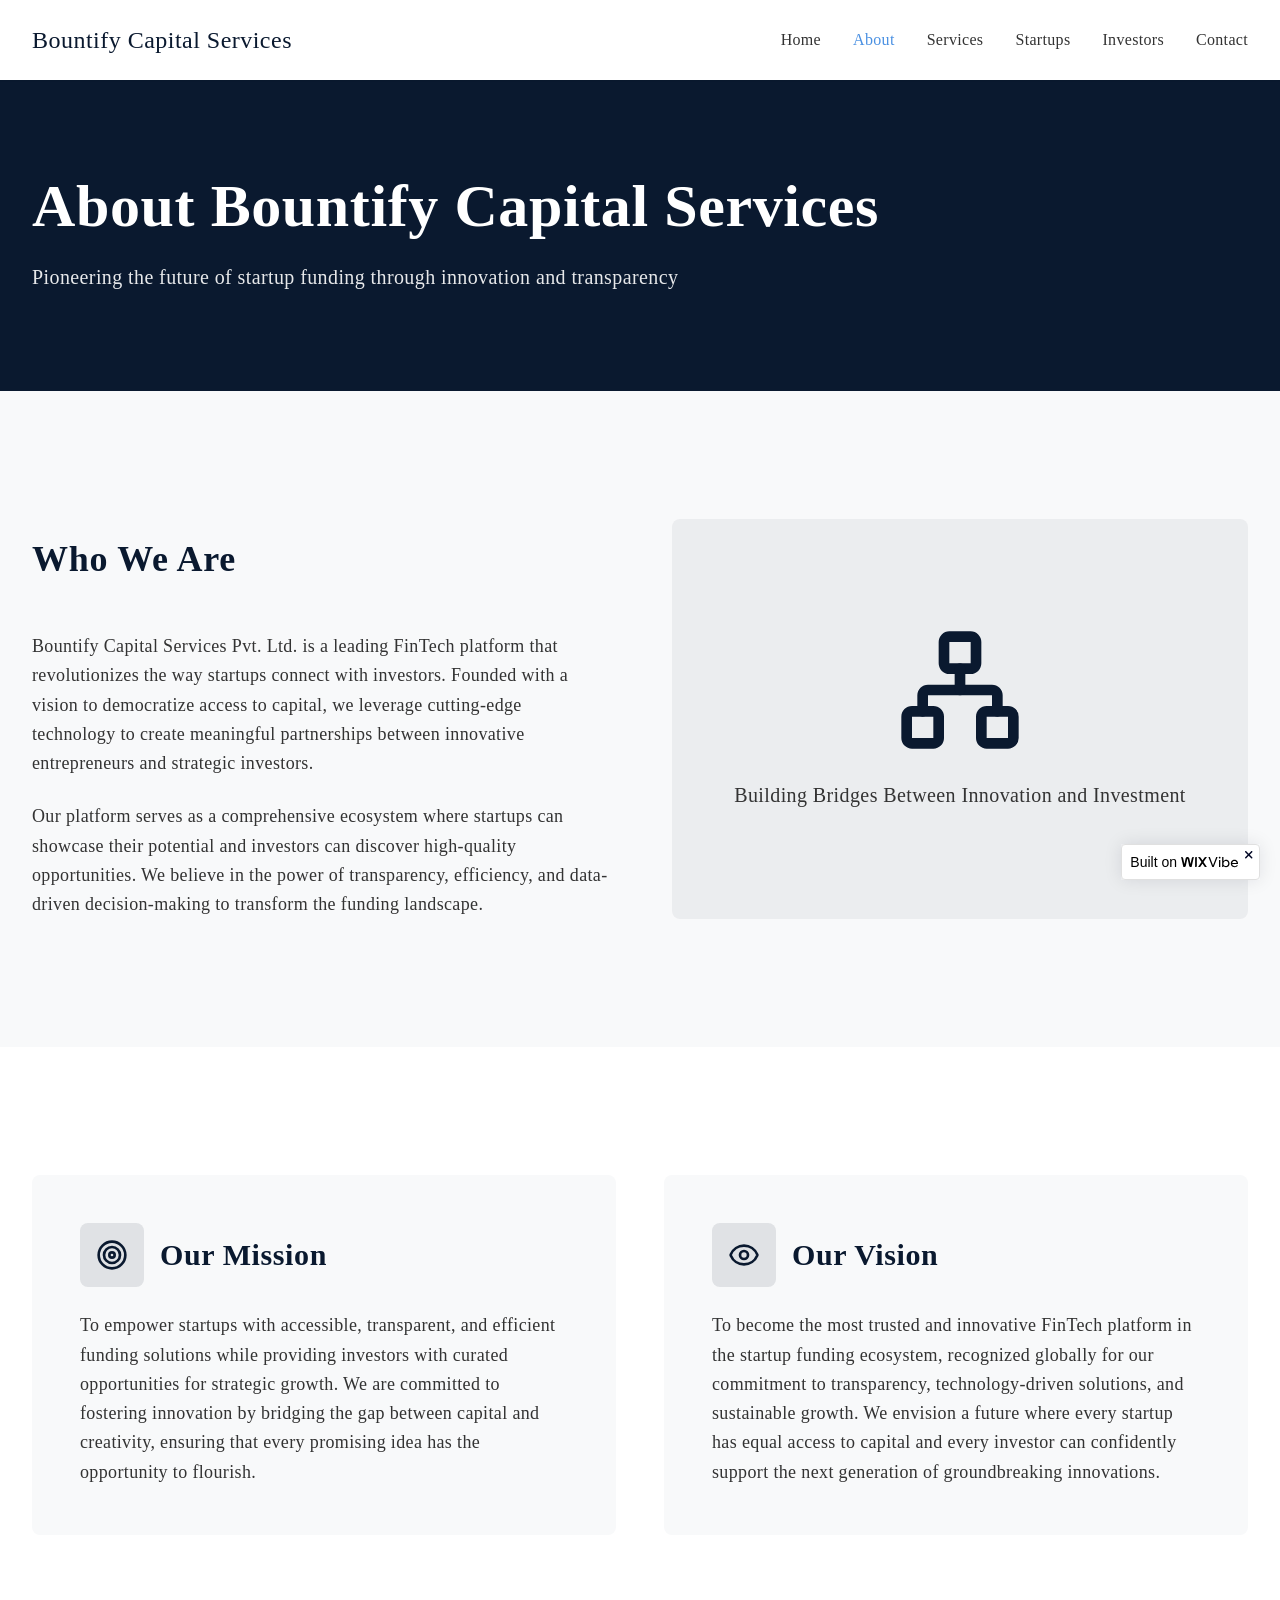
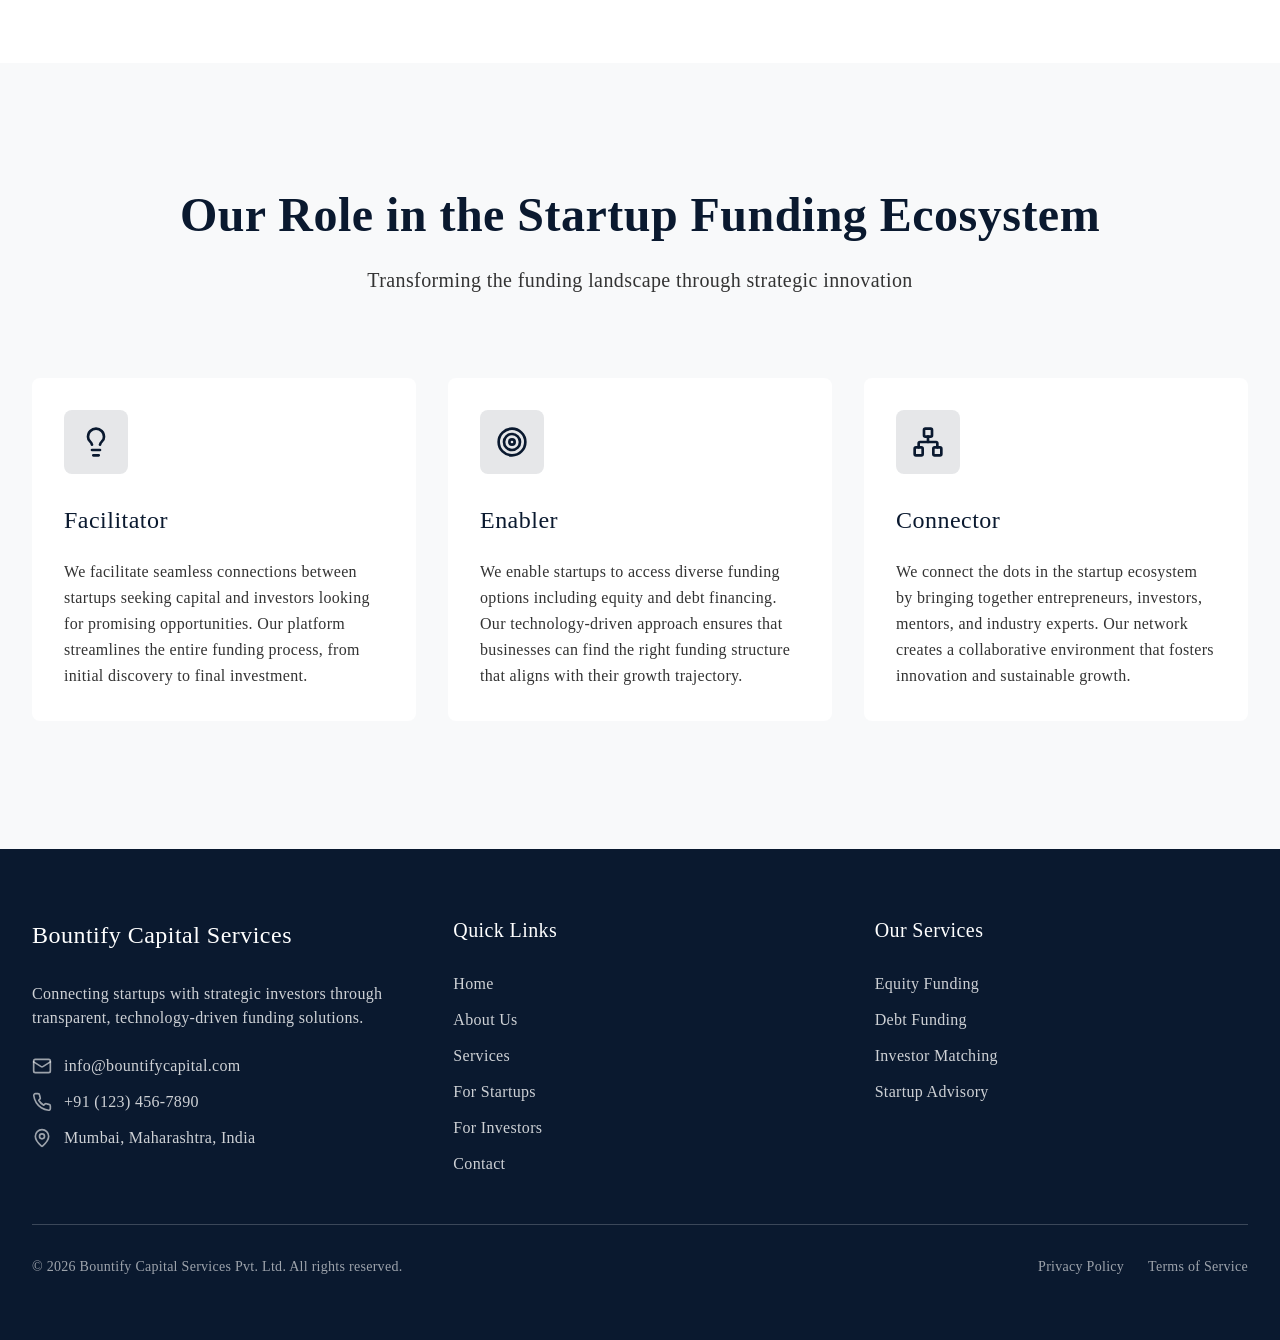
==== about.html @ 95303a58 "Update about.html" ====
<!DOCTYPE html>
<!-- saved from url=(0014)about:internet -->
<html lang="en" class="w-full h-full"><head><meta http-equiv="Content-Type" content="text/html; charset=UTF-8"><meta name="viewport" content="width=device-width, initial-scale=1.0"><link rel="preconnect" href="https://static.parastorage.com/"><title wix-seo-tags="true">Home | Bountify</title><link rel="canonical" href="http://my-site-jw3fjhhs-weginwarsohum.wix-vibe-site.com/about" wix-seo-tags="true"><meta property="og:title" content="Home | Bountify" wix-seo-tags="true"><meta property="og:url" content="http://my-site-jw3fjhhs-weginwarsohum.wix-vibe-site.com/about" wix-seo-tags="true"><meta property="og:site_name" content="Bountify" wix-seo-tags="true"><meta property="og:type" content="website" wix-seo-tags="true"><meta name="twitter:card" content="summary_large_image" wix-seo-tags="true"><meta name="twitter:title" content="Home | Bountify" wix-seo-tags="true"><link rel="stylesheet" href="./about_files/entry.BkaG2e4N.css">
<link rel="stylesheet" href="./about_files/_slug_.C6wWo3Yz.css">
<style>@keyframes scanMask{0%{-webkit-mask-position:0% 200%;mask-position:0% 200%}to{-webkit-mask-position:0% -100%;mask-position:0% -100%}}img[src*="12d367_71ebdd7141d041e4be3d91d80d4578dd"]{-webkit-mask-image:linear-gradient(to bottom,transparent 0%,rgba(255,255,255,1) 50%,transparent 100%);mask-image:linear-gradient(to bottom,transparent 0%,rgba(255,255,255,1) 50%,transparent 100%);-webkit-mask-size:100% 200%;mask-size:100% 200%;-webkit-mask-repeat:no-repeat;mask-repeat:no-repeat;animation:scanMask 2s linear infinite}:where([style*=--img-aspect-ratio]){aspect-ratio:var(--img-aspect-ratio)}:where([style*=--img-default-width]){width:var(--img-default-width);max-width:100%}
</style><script type="module" src="./about_files/page.DtiEKiLP.js.download"></script>
<script>if (!window.__wixMonitoring) {
  window.__wixMonitoring = {
    queue: [],
    originalMethods: {},
  };

  ["debug","error","info","log","warn"].forEach((method) => {
    window.__wixMonitoring.originalMethods[method] = console[method];

    console[method] = (...args) => {
      let stack = '';

      try { throw Error() } catch(e) { stack = e.stack; } 

      window.__wixMonitoring.queue.push({method, stack, timestamp: Date.now(), args });
      window.__wixMonitoring.originalMethods[method].apply(console, args);
    };
  });
}</script><script>window.commonConfig =
            {
  "locale": "en-IN",
  "language": "en"
};</script>
<script>window.essentials =
            {
  "locale": "en-IN",
  "language": "en",
  "timeZone": "Asia/Kolkata"
};</script>
<script>window.wixEmbedsAPI = {
          registerToEvent: () => {},
          getExternalBaseUrl: () => "https://www.wixapis.com",
          getHtmlSiteId: () => "dummy-site-id",
          getMetaSiteId: () => "6bd27936-6f28-416f-beab-f4b397d5e110",
          getLanguage: () => "en",
          isWixSite: () => false,
          getAccessTokenFunction: function getAccessTokenFunction() { return () => window.__wix_context__?.client?.auth?.getAuthHeaders?.()?.then((res) =>  {  return res.headers.Authorization })}
        };</script>
<script id="site-bi-navigation">!function(e,t){"object"==typeof exports&&"object"==typeof module?module.exports=t():"function"==typeof define&&define.amd?define("site-bi",[],t):"object"==typeof exports?exports["site-bi"]=t():e["site-bi"]=t()}("undefined"!=typeof self?self:this,(()=>(()=>{"use strict";var e={d:(t,o)=>{for(var n in o)e.o(o,n)&&!e.o(t,n)&&Object.defineProperty(t,n,{enumerable:!0,get:o[n]})},o:(e,t)=>Object.prototype.hasOwnProperty.call(e,t),r:e=>{"undefined"!=typeof Symbol&&Symbol.toStringTag&&Object.defineProperty(e,Symbol.toStringTag,{value:"Module"}),Object.defineProperty(e,"__esModule",{value:!0})}},t={};e.r(t),e.d(t,{resetNavigation:()=>r});let o=1;const n=()=>++o;let i=new URL(document.location.href);const r=()=>{i=new URL(window.location.origin+"/__dummy__")},a=e=>{if(!e)return;let t=null;try{const o="string"==typeof e&&e.startsWith("/")?window.location.origin+e:e;t=new URL(o)}catch(e){}if(t&&t.origin===i.origin){if(t.pathname!==i.pathname){const e=n();setTimeout((()=>{window.dispatchEvent(new CustomEvent("wix:bi:navigation",{detail:{pageNumber:e}}))}))}i=t}};return["pushState","replaceState"].forEach((e=>{const t=window.history[e];window.history[e]=function(){for(var e=arguments.length,o=new Array(e),n=0;n<e;n++)o[n]=arguments[n];a(o[2]),t.apply(window.history,o)}})),window.addEventListener("popstate",(()=>a(window.location.href))),t})()));</script>
<script src="./about_files/headlessApp.bundle.min.js.download" defer="defer"></script>
<script id="site-consent-policy" src="./about_files/site-consent-policy.umd.min.js.download" defer="defer" data-default-consent-policy=""></script></head> <body class="w-full h-full"><div id="wixvibe-banner-container"><style>#wixvibe-banner-container {
        position: fixed;
        direction: ltr;
        height: 36px;
        right: 20px;
        bottom: 20px;
        /* width: 140px; */
        z-index: 9999;


        box-shadow: 0px 0px 18px 0px rgba(0, 6, 36, 0.10), 0px 6px 6px 0px rgba(0, 6, 36, 0.00);
        border: 0;
        box-sizing: border-box;

      }
      #wixvibe-banner {
        display: flex;
        flex-direction: row;
        justify-content: center;
        align-items: center;
        padding: 0px;
        gap: 4px;
        width: 100%;
        height: 100%;
        background: #fff;
        font-family: "Wix Madefor Text", sans-serif;
        font-size: 14px;
        color: #000000;
        font-style: normal;
        font-weight: 500;
        line-height: 20px;
        border-radius: 4px;
        border: 1px solid #E0E0E0;
        padding-left: 8px;
        box-sizing: border-box;
        cursor: pointer;
        text-decoration: none;
      }

      #wixvibe-banner-link {
        text-decoration-line: underline;
        text-decoration-skip-ink: none;
        font-weight: 500;
        font-style: normal;
        cursor: pointer;
        color: #000000;
        padding-left: 4px;
      }

      #wixvibe-banner-close {
        background:transparent;
        border:none;
        padding: 4px;
        margin: 0;
        cursor:pointer;
       margin-top: -14px;
       margin-right: 2px;
       padding-left: 2px;
      }</style><a id="wixvibe-banner" href="https://vibe.wix.com/?origin=site_banner" target="_blank"><span>Built on</span> <svg width="58" height="18" viewBox="0 0 58 18" fill="none" xmlns="http://www.w3.org/2000/svg"><g clip-path="url(#clip0_9809_68503)"><path d="M25.9145 4H24.4877C24.092 4 23.722 4.19599 23.4997 4.52375L21.5917 7.33848C21.5409 7.41312 21.4308 7.41312 21.3799 7.33848L19.4719 4.52375C19.25 4.19599 18.8796 4 18.4839 4H17.0571L20.4561 9.01397L17.0759 14H18.5026C18.8984 14 19.2683 13.804 19.4906 13.4763L21.3799 10.6895C21.4308 10.6148 21.5409 10.6148 21.5917 10.6895L23.481 13.4763C23.7029 13.804 24.0732 14 24.469 14H25.8957L22.5155 9.01397L25.9145 4Z" fill="#000000"></path><path d="M14.1216 5.02289V14H14.8035C15.3686 14 15.8265 13.5421 15.8265 12.9771V4H15.1446C14.5795 4 14.1216 4.45786 14.1216 5.02289Z" fill="#000000"></path><path d="M12.871 4H12.2642C11.5961 4 11.0172 4.46203 10.8692 5.11338L9.51166 11.081L8.32348 5.51036C8.10369 4.4808 7.0473 3.7865 5.9663 4.08507C5.27775 4.27522 4.76728 4.85693 4.61839 5.5554L3.4423 11.0735L2.0873 5.1138C1.93883 4.46245 1.35996 4 0.691843 4H0.0854492L2.35963 13.9996H3.22126C4.00324 13.9996 4.67886 13.4529 4.84193 12.6881L6.29577 5.86564C6.31371 5.78099 6.38961 5.71969 6.47594 5.71969C6.56227 5.71969 6.63817 5.78099 6.65611 5.86564L8.1112 12.6885C8.27427 13.4533 8.94989 13.9996 9.73187 13.9996H10.5964L12.871 4Z" fill="#000000"></path></g><path d="M32.7106 14H31.2966L27.3906 3.99H28.8466L32.2626 13.118H31.7866L35.2166 3.99H36.6166L32.7106 14ZM39.3124 14H38.0104V7.056H39.3124V14ZM38.6684 5.418C38.4258 5.418 38.2158 5.33867 38.0384 5.18C37.8704 5.012 37.7864 4.80667 37.7864 4.564C37.7864 4.32133 37.8704 4.116 38.0384 3.948C38.2158 3.78 38.4258 3.696 38.6684 3.696C38.9111 3.696 39.1164 3.78 39.2844 3.948C39.4524 4.116 39.5364 4.32133 39.5364 4.564C39.5364 4.80667 39.4524 5.012 39.2844 5.18C39.1164 5.33867 38.9111 5.418 38.6684 5.418ZM42.443 14H41.155V3.92H42.457V9.184H42.135C42.2096 8.72667 42.3823 8.32067 42.653 7.966C42.933 7.61133 43.2783 7.336 43.689 7.14C44.109 6.93467 44.571 6.832 45.075 6.832C45.747 6.832 46.3443 6.99533 46.867 7.322C47.3896 7.63933 47.8003 8.078 48.099 8.638C48.3976 9.18867 48.547 9.81867 48.547 10.528C48.547 11.2467 48.393 11.886 48.085 12.446C47.7863 12.9967 47.3663 13.4307 46.825 13.748C46.293 14.0653 45.6863 14.224 45.005 14.224C44.3796 14.224 43.8383 14.098 43.381 13.846C42.9236 13.5847 42.5783 13.2347 42.345 12.796C42.1116 12.348 42.0183 11.8487 42.065 11.298L42.331 11.032C42.3683 11.4333 42.499 11.7927 42.723 12.11C42.9563 12.4273 43.2503 12.6747 43.605 12.852C43.969 13.02 44.361 13.104 44.781 13.104C45.2663 13.104 45.6863 12.9967 46.041 12.782C46.3956 12.558 46.6756 12.25 46.881 11.858C47.0863 11.466 47.189 11.0227 47.189 10.528C47.189 10.0333 47.091 9.59467 46.895 9.212C46.7083 8.82 46.4376 8.512 46.083 8.288C45.7376 8.064 45.3316 7.952 44.865 7.952C44.3983 7.952 43.983 8.06867 43.619 8.302C43.2643 8.526 42.9796 8.84333 42.765 9.254C42.5596 9.66467 42.457 10.1407 42.457 10.682V12.152L42.443 12.194V14ZM56.0044 11.956L56.8164 12.796C56.4524 13.244 56.0044 13.594 55.4724 13.846C54.9497 14.098 54.357 14.224 53.6944 14.224C52.9384 14.224 52.2664 14.0653 51.6784 13.748C51.0904 13.4307 50.6284 12.9967 50.2924 12.446C49.9657 11.886 49.8024 11.2467 49.8024 10.528C49.8024 9.80933 49.961 9.17467 50.2784 8.624C50.5957 8.064 51.0344 7.62533 51.5944 7.308C52.1544 6.99067 52.7844 6.832 53.4844 6.832C54.1657 6.832 54.7677 6.99067 55.2904 7.308C55.8224 7.616 56.2377 8.04533 56.5364 8.596C56.8444 9.13733 56.9984 9.76733 56.9984 10.486V10.57H55.6824V10.444C55.6824 9.94 55.589 9.50133 55.4024 9.128C55.2157 8.74533 54.9544 8.45133 54.6184 8.246C54.2917 8.03133 53.9137 7.924 53.4844 7.924C53.027 7.924 52.621 8.03133 52.2664 8.246C51.9117 8.46067 51.6364 8.764 51.4404 9.156C51.2444 9.53867 51.1464 9.99133 51.1464 10.514C51.1464 11.0367 51.2537 11.4987 51.4684 11.9C51.6924 12.292 52.0004 12.5953 52.3924 12.81C52.7844 13.0247 53.2324 13.132 53.7364 13.132C54.6604 13.132 55.4164 12.74 56.0044 11.956ZM56.9984 10.962H50.7684V9.996H56.7744L56.9984 10.486V10.962Z" fill="#000000"></path><defs><clippath id="clip0_9809_68503"><rect width="25.8289" height="10" fill="white" transform="translate(0.0854492 4)"></rect></clippath></defs></svg> <button id="wixvibe-banner-close" aria-label="Close banner"><svg xmlns="http://www.w3.org/2000/svg" width="8" height="8" viewBox="0 0 8 8" fill="none"><path fill-rule="evenodd" clip-rule="evenodd" d="M2.65901 3.71967L0.21967 1.28033C-0.0732233 0.987437 -0.0732233 0.512563 0.21967 0.21967C0.512563 -0.0732233 0.987437 -0.0732233 1.28033 0.21967L3.71967 2.65901L6.15901 0.21967C6.4519 -0.0732233 6.92678 -0.0732233 7.21967 0.21967C7.51256 0.512563 7.51256 0.987437 7.21967 1.28033L4.78033 3.71967L7.21967 6.15901C7.51256 6.4519 7.51256 6.92678 7.21967 7.21967C6.92678 7.51256 6.4519 7.51256 6.15901 7.21967L3.71967 4.78033L1.28033 7.21967C0.987437 7.51256 0.512563 7.51256 0.21967 7.21967C-0.0732233 6.92678 -0.0732233 6.4519 0.21967 6.15901L2.65901 3.71967Z" fill="#000624"></path></svg></button></a><script>// Close button functionality
      document.getElementById('wixvibe-banner-close').onclick = function(event) {
        event.stopPropagation(); // Prevent banner click when close button is clicked
        document.getElementById('wixvibe-banner-container').style.display = 'none';
        return false;
      };</script></div> <div id="root" class="w-full h-full"> <style>astro-island,astro-slot,astro-static-slot{display:contents}</style><script>(()=>{var e=async t=>{await(await t())()};(self.Astro||(self.Astro={})).only=e;window.dispatchEvent(new Event("astro:only"));})();</script><script>(()=>{var A=Object.defineProperty;var g=(i,o,a)=>o in i?A(i,o,{enumerable:!0,configurable:!0,writable:!0,value:a}):i[o]=a;var d=(i,o,a)=>g(i,typeof o!="symbol"?o+"":o,a);{let i={0:t=>m(t),1:t=>a(t),2:t=>new RegExp(t),3:t=>new Date(t),4:t=>new Map(a(t)),5:t=>new Set(a(t)),6:t=>BigInt(t),7:t=>new URL(t),8:t=>new Uint8Array(t),9:t=>new Uint16Array(t),10:t=>new Uint32Array(t),11:t=>1/0*t},o=t=>{let[l,e]=t;return l in i?i[l](e):void 0},a=t=>t.map(o),m=t=>typeof t!="object"||t===null?t:Object.fromEntries(Object.entries(t).map(([l,e])=>[l,o(e)]));class y extends HTMLElement{constructor(){super(...arguments);d(this,"Component");d(this,"hydrator");d(this,"hydrate",async()=>{var b;if(!this.hydrator||!this.isConnected)return;let e=(b=this.parentElement)==null?void 0:b.closest("astro-island[ssr]");if(e){e.addEventListener("astro:hydrate",this.hydrate,{once:!0});return}let c=this.querySelectorAll("astro-slot"),n={},h=this.querySelectorAll("template[data-astro-template]");for(let r of h){let s=r.closest(this.tagName);s!=null&&s.isSameNode(this)&&(n[r.getAttribute("data-astro-template")||"default"]=r.innerHTML,r.remove())}for(let r of c){let s=r.closest(this.tagName);s!=null&&s.isSameNode(this)&&(n[r.getAttribute("name")||"default"]=r.innerHTML)}let p;try{p=this.hasAttribute("props")?m(JSON.parse(this.getAttribute("props"))):{}}catch(r){let s=this.getAttribute("component-url")||"<unknown>",v=this.getAttribute("component-export");throw v&&(s+=` (export ${v})`),console.error(`[hydrate] Error parsing props for component ${s}`,this.getAttribute("props"),r),r}let u;await this.hydrator(this)(this.Component,p,n,{client:this.getAttribute("client")}),this.removeAttribute("ssr"),this.dispatchEvent(new CustomEvent("astro:hydrate"))});d(this,"unmount",()=>{this.isConnected||this.dispatchEvent(new CustomEvent("astro:unmount"))})}disconnectedCallback(){document.removeEventListener("astro:after-swap",this.unmount),document.addEventListener("astro:after-swap",this.unmount,{once:!0})}connectedCallback(){if(!this.hasAttribute("await-children")||document.readyState==="interactive"||document.readyState==="complete")this.childrenConnectedCallback();else{let e=()=>{document.removeEventListener("DOMContentLoaded",e),c.disconnect(),this.childrenConnectedCallback()},c=new MutationObserver(()=>{var n;((n=this.lastChild)==null?void 0:n.nodeType)===Node.COMMENT_NODE&&this.lastChild.nodeValue==="astro:end"&&(this.lastChild.remove(),e())});c.observe(this,{childList:!0}),document.addEventListener("DOMContentLoaded",e)}}async childrenConnectedCallback(){let e=this.getAttribute("before-hydration-url");e&&await import(e),this.start()}async start(){let e=JSON.parse(this.getAttribute("opts")),c=this.getAttribute("client");if(Astro[c]===void 0){window.addEventListener(`astro:${c}`,()=>this.start(),{once:!0});return}try{await Astro[c](async()=>{let n=this.getAttribute("renderer-url"),[h,{default:p}]=await Promise.all([import(this.getAttribute("component-url")),n?import(n):()=>()=>{}]),u=this.getAttribute("component-export")||"default";if(!u.includes("."))this.Component=h[u];else{this.Component=h;for(let f of u.split("."))this.Component=this.Component[f]}return this.hydrator=p,this.hydrate},e,this)}catch(n){console.error(`[astro-island] Error hydrating ${this.getAttribute("component-url")}`,n)}}attributeChangedCallback(){this.hydrate()}}d(y,"observedAttributes",["props"]),customElements.get("astro-island")||customElements.define("astro-island",y)}})();</script><astro-island uid="2l5Y9i" component-url="/_astro/Router.C0lav9rm.js" component-export="default" renderer-url="/_astro/client.CWebG0_l.js" props="{}" client="only" before-hydration-url="/_astro/astro_scripts/before-hydration.js.B57Ifmy9.js" opts="{&quot;name&quot;:&quot;AppRouter&quot;,&quot;value&quot;:&quot;react&quot;}"><div class="min-h-screen bg-background"><header class="sticky top-0 z-50 bg-card-background shadow-sm"><div class="max-w-[100rem] mx-auto px-4 sm:px-6 md:px-8"><div class="flex items-center justify-between h-16 md:h-20"><a class="flex items-center" href="index.html" data-discover="true"><span class="font-heading text-lg sm:text-xl md:text-2xl text-primary font-semibold">Bountify Capital Services</span></a><nav class="hidden md:flex items-center gap-4 lg:gap-8"><a class="font-paragraph text-sm lg:text-base font-medium transition-colors duration-300 text-foreground hover:text-secondary" href="index.html" data-discover="true">Home</a><a class="font-paragraph text-sm lg:text-base font-medium transition-colors duration-300 text-secondary" href="about.html" data-discover="true">About</a><a class="font-paragraph text-sm lg:text-base font-medium transition-colors duration-300 text-foreground hover:text-secondary" href="https://my-site-jw3fjhhs-weginwarsohum.wix-vibe-site.com/services" data-discover="true">Services</a><a class="font-paragraph text-sm lg:text-base font-medium transition-colors duration-300 text-foreground hover:text-secondary" href="startup.html" data-discover="true">Startups</a><a class="font-paragraph text-sm lg:text-base font-medium transition-colors duration-300 text-foreground hover:text-secondary" href="investor.html" data-discover="true">Investors</a><a class="font-paragraph text-sm lg:text-base font-medium transition-colors duration-300 text-foreground hover:text-secondary" href="contact.html" data-discover="true">Contact</a></nav><button class="md:hidden p-2 text-primary" aria-label="Toggle menu"><svg xmlns="http://www.w3.org/2000/svg" width="24" height="24" viewBox="0 0 24 24" fill="none" stroke="currentColor" stroke-width="2" stroke-linecap="round" stroke-linejoin="round" class="lucide lucide-menu h-6 w-6"><line x1="4" x2="20" y1="12" y2="12"></line><line x1="4" x2="20" y1="6" y2="6"></line><line x1="4" x2="20" y1="18" y2="18"></line></svg></button></div></div></header><section class="w-full bg-primary py-16 md:py-24"><div class="max-w-[100rem] mx-auto px-4 sm:px-6 md:px-8"><h1 class="font-heading text-3xl md:text-4xl lg:text-5xl xl:text-6xl text-primary-foreground mb-4 md:mb-6" style="opacity: 1; transform: none;">About Bountify Capital Services</h1><p class="font-paragraph text-base md:text-lg lg:text-xl text-primary-foreground/90 max-w-3xl" style="opacity: 1; transform: none;">Pioneering the future of startup funding through innovation and transparency</p></div></section><section class="w-full py-16 md:py-32"><div class="max-w-[100rem] mx-auto px-4 sm:px-6 md:px-8"><div class="grid grid-cols-1 md:grid-cols-2 gap-8 md:gap-12 lg:gap-16 items-center"><div style="opacity: 1; transform: none;"><h2 class="font-heading text-2xl md:text-3xl lg:text-4xl text-primary mb-6 md:mb-8">Who We Are</h2><p class="font-paragraph text-base md:text-lg text-foreground mb-4 md:mb-6 leading-relaxed">Bountify Capital Services Pvt. Ltd. is a leading FinTech platform that revolutionizes the way startups connect with investors. Founded with a vision to democratize access to capital, we leverage cutting-edge technology to create meaningful partnerships between innovative entrepreneurs and strategic investors.</p><p class="font-paragraph text-base md:text-lg text-foreground leading-relaxed">Our platform serves as a comprehensive ecosystem where startups can showcase their potential and investors can discover high-quality opportunities. We believe in the power of transparency, efficiency, and data-driven decision-making to transform the funding landscape.</p></div><div class="bg-primary/5 rounded-lg p-12 flex items-center justify-center min-h-[400px]" style="opacity: 1; transform: none;"><div class="text-center"><svg xmlns="http://www.w3.org/2000/svg" width="24" height="24" viewBox="0 0 24 24" fill="none" stroke="currentColor" stroke-width="2" stroke-linecap="round" stroke-linejoin="round" class="lucide lucide-network h-32 w-32 text-primary mx-auto mb-6"><rect x="16" y="16" width="6" height="6" rx="1"></rect><rect x="2" y="16" width="6" height="6" rx="1"></rect><rect x="9" y="2" width="6" height="6" rx="1"></rect><path d="M5 16v-3a1 1 0 0 1 1-1h12a1 1 0 0 1 1 1v3"></path><path d="M12 12V8"></path></svg><p class="font-paragraph text-xl text-foreground">Building Bridges Between Innovation and Investment</p></div></div></div></div></section><section class="w-full py-32 bg-card-background"><div class="max-w-[100rem] mx-auto px-8"><div class="grid md:grid-cols-2 gap-12"><div class="bg-background rounded-lg p-12" style="opacity: 1; transform: none;"><div class="flex items-center gap-4 mb-6"><div class="w-16 h-16 bg-primary/10 rounded-lg flex items-center justify-center"><svg xmlns="http://www.w3.org/2000/svg" width="24" height="24" viewBox="0 0 24 24" fill="none" stroke="currentColor" stroke-width="2" stroke-linecap="round" stroke-linejoin="round" class="lucide lucide-target h-8 w-8 text-primary"><circle cx="12" cy="12" r="10"></circle><circle cx="12" cy="12" r="6"></circle><circle cx="12" cy="12" r="2"></circle></svg></div><h2 class="font-heading text-3xl text-primary">Our Mission</h2></div><p class="font-paragraph text-lg text-foreground leading-relaxed">To empower startups with accessible, transparent, and efficient funding solutions while providing investors with curated opportunities for strategic growth. We are committed to fostering innovation by bridging the gap between capital and creativity, ensuring that every promising idea has the opportunity to flourish.</p></div><div class="bg-background rounded-lg p-12" style="opacity: 1; transform: none;"><div class="flex items-center gap-4 mb-6"><div class="w-16 h-16 bg-primary/10 rounded-lg flex items-center justify-center"><svg xmlns="http://www.w3.org/2000/svg" width="24" height="24" viewBox="0 0 24 24" fill="none" stroke="currentColor" stroke-width="2" stroke-linecap="round" stroke-linejoin="round" class="lucide lucide-eye h-8 w-8 text-primary"><path d="M2.062 12.348a1 1 0 0 1 0-.696 10.75 10.75 0 0 1 19.876 0 1 1 0 0 1 0 .696 10.75 10.75 0 0 1-19.876 0"></path><circle cx="12" cy="12" r="3"></circle></svg></div><h2 class="font-heading text-3xl text-primary">Our Vision</h2></div><p class="font-paragraph text-lg text-foreground leading-relaxed">To become the most trusted and innovative FinTech platform in the startup funding ecosystem, recognized globally for our commitment to transparency, technology-driven solutions, and sustainable growth. We envision a future where every startup has equal access to capital and every investor can confidently support the next generation of groundbreaking innovations.</p></div></div></div></section><section class="w-full py-32"><div class="max-w-[100rem] mx-auto px-8"><div class="text-center mb-20"><h2 class="font-heading text-4xl md:text-5xl text-primary mb-6" style="opacity: 1; transform: none;">Our Role in the Startup Funding Ecosystem</h2><p class="font-paragraph text-xl text-foreground max-w-3xl mx-auto" style="opacity: 1; transform: none;">Transforming the funding landscape through strategic innovation</p></div><div class="grid md:grid-cols-3 gap-8"><div class="bg-card-background rounded-lg p-8" style="opacity: 1; transform: none;"><div class="w-16 h-16 bg-primary/10 rounded-lg flex items-center justify-center mb-6"><svg xmlns="http://www.w3.org/2000/svg" width="24" height="24" viewBox="0 0 24 24" fill="none" stroke="currentColor" stroke-width="2" stroke-linecap="round" stroke-linejoin="round" class="lucide lucide-lightbulb h-8 w-8 text-primary"><path d="M15 14c.2-1 .7-1.7 1.5-2.5 1-.9 1.5-2.2 1.5-3.5A6 6 0 0 0 6 8c0 1 .2 2.2 1.5 3.5.7.7 1.3 1.5 1.5 2.5"></path><path d="M9 18h6"></path><path d="M10 22h4"></path></svg></div><h3 class="font-heading text-2xl text-primary mb-4">Facilitator</h3><p class="font-paragraph text-base text-foreground leading-relaxed">We facilitate seamless connections between startups seeking capital and investors looking for promising opportunities. Our platform streamlines the entire funding process, from initial discovery to final investment.</p></div><div class="bg-card-background rounded-lg p-8" style="opacity: 1; transform: none;"><div class="w-16 h-16 bg-primary/10 rounded-lg flex items-center justify-center mb-6"><svg xmlns="http://www.w3.org/2000/svg" width="24" height="24" viewBox="0 0 24 24" fill="none" stroke="currentColor" stroke-width="2" stroke-linecap="round" stroke-linejoin="round" class="lucide lucide-target h-8 w-8 text-primary"><circle cx="12" cy="12" r="10"></circle><circle cx="12" cy="12" r="6"></circle><circle cx="12" cy="12" r="2"></circle></svg></div><h3 class="font-heading text-2xl text-primary mb-4">Enabler</h3><p class="font-paragraph text-base text-foreground leading-relaxed">We enable startups to access diverse funding options including equity and debt financing. Our technology-driven approach ensures that businesses can find the right funding structure that aligns with their growth trajectory.</p></div><div class="bg-card-background rounded-lg p-8" style="opacity: 1; transform: none;"><div class="w-16 h-16 bg-primary/10 rounded-lg flex items-center justify-center mb-6"><svg xmlns="http://www.w3.org/2000/svg" width="24" height="24" viewBox="0 0 24 24" fill="none" stroke="currentColor" stroke-width="2" stroke-linecap="round" stroke-linejoin="round" class="lucide lucide-network h-8 w-8 text-primary"><rect x="16" y="16" width="6" height="6" rx="1"></rect><rect x="2" y="16" width="6" height="6" rx="1"></rect><rect x="9" y="2" width="6" height="6" rx="1"></rect><path d="M5 16v-3a1 1 0 0 1 1-1h12a1 1 0 0 1 1 1v3"></path><path d="M12 12V8"></path></svg></div><h3 class="font-heading text-2xl text-primary mb-4">Connector</h3><p class="font-paragraph text-base text-foreground leading-relaxed">We connect the dots in the startup ecosystem by bringing together entrepreneurs, investors, mentors, and industry experts. Our network creates a collaborative environment that fosters innovation and sustainable growth.</p></div></div></div></section><footer class="w-full bg-primary text-primary-foreground"><div class="max-w-[100rem] mx-auto px-4 sm:px-6 md:px-8 py-12 md:py-16"><div class="grid grid-cols-1 sm:grid-cols-2 md:grid-cols-3 gap-8 md:gap-12 mb-12"><div><h3 class="font-heading text-xl md:text-2xl mb-6">Bountify Capital Services</h3><p class="font-paragraph text-sm md:text-base text-primary-foreground/80 leading-relaxed mb-6">Connecting startups with strategic investors through transparent, technology-driven funding solutions.</p><div class="flex flex-col gap-3"><div class="flex items-center gap-3"><svg xmlns="http://www.w3.org/2000/svg" width="24" height="24" viewBox="0 0 24 24" fill="none" stroke="currentColor" stroke-width="2" stroke-linecap="round" stroke-linejoin="round" class="lucide lucide-mail h-4 w-4 md:h-5 md:w-5 text-primary-foreground/60 flex-shrink-0"><rect width="20" height="16" x="2" y="4" rx="2"></rect><path d="m22 7-8.97 5.7a1.94 1.94 0 0 1-2.06 0L2 7"></path></svg><span class="font-paragraph text-sm md:text-base text-primary-foreground/80">info@bountifycapital.com</span></div><div class="flex items-center gap-3"><svg xmlns="http://www.w3.org/2000/svg" width="24" height="24" viewBox="0 0 24 24" fill="none" stroke="currentColor" stroke-width="2" stroke-linecap="round" stroke-linejoin="round" class="lucide lucide-phone h-4 w-4 md:h-5 md:w-5 text-primary-foreground/60 flex-shrink-0"><path d="M22 16.92v3a2 2 0 0 1-2.18 2 19.79 19.79 0 0 1-8.63-3.07 19.5 19.5 0 0 1-6-6 19.79 19.79 0 0 1-3.07-8.67A2 2 0 0 1 4.11 2h3a2 2 0 0 1 2 1.72 12.84 12.84 0 0 0 .7 2.81 2 2 0 0 1-.45 2.11L8.09 9.91a16 16 0 0 0 6 6l1.27-1.27a2 2 0 0 1 2.11-.45 12.84 12.84 0 0 0 2.81.7A2 2 0 0 1 22 16.92z"></path></svg><span class="font-paragraph text-sm md:text-base text-primary-foreground/80">+91 (123) 456-7890</span></div><div class="flex items-center gap-3"><svg xmlns="http://www.w3.org/2000/svg" width="24" height="24" viewBox="0 0 24 24" fill="none" stroke="currentColor" stroke-width="2" stroke-linecap="round" stroke-linejoin="round" class="lucide lucide-map-pin h-4 w-4 md:h-5 md:w-5 text-primary-foreground/60 flex-shrink-0"><path d="M20 10c0 4.993-5.539 10.193-7.399 11.799a1 1 0 0 1-1.202 0C9.539 20.193 4 14.993 4 10a8 8 0 0 1 16 0"></path><circle cx="12" cy="10" r="3"></circle></svg><span class="font-paragraph text-sm md:text-base text-primary-foreground/80">Mumbai, Maharashtra, India</span></div></div></div><div><h3 class="font-heading text-lg md:text-xl mb-6">Quick Links</h3><nav class="flex flex-col gap-3"><a class="font-paragraph text-sm md:text-base text-primary-foreground/80 hover:text-primary-foreground transition-colors duration-300" href="index.html" data-discover="true">Home</a><a class="font-paragraph text-sm md:text-base text-primary-foreground/80 hover:text-primary-foreground transition-colors duration-300" href="about.html" data-discover="true">About Us</a><a class="font-paragraph text-sm md:text-base text-primary-foreground/80 hover:text-primary-foreground transition-colors duration-300" href="https://my-site-jw3fjhhs-weginwarsohum.wix-vibe-site.com/services" data-discover="true">Services</a><a class="font-paragraph text-sm md:text-base text-primary-foreground/80 hover:text-primary-foreground transition-colors duration-300" href="startup.html" data-discover="true">For Startups</a><a class="font-paragraph text-sm md:text-base text-primary-foreground/80 hover:text-primary-foreground transition-colors duration-300" href="investor.html" data-discover="true">For Investors</a><a class="font-paragraph text-sm md:text-base text-primary-foreground/80 hover:text-primary-foreground transition-colors duration-300" href="contact.html" data-discover="true">Contact</a></nav></div><div><h3 class="font-heading text-lg md:text-xl mb-6">Our Services</h3><div class="flex flex-col gap-3"><p class="font-paragraph text-sm md:text-base text-primary-foreground/80">Equity Funding</p><p class="font-paragraph text-sm md:text-base text-primary-foreground/80">Debt Funding</p><p class="font-paragraph text-sm md:text-base text-primary-foreground/80">Investor Matching</p><p class="font-paragraph text-sm md:text-base text-primary-foreground/80">Startup Advisory</p></div></div></div><div class="pt-8 border-t border-primary-foreground/20"><div class="flex flex-col md:flex-row justify-between items-center gap-4"><p class="font-paragraph text-xs md:text-sm text-primary-foreground/60 text-center md:text-left">© 2026 Bountify Capital Services Pvt. Ltd. All rights reserved.</p><div class="flex gap-6"><a class="font-paragraph text-xs md:text-sm text-primary-foreground/60 hover:text-primary-foreground transition-colors duration-300" href="https://my-site-jw3fjhhs-weginwarsohum.wix-vibe-site.com/privacy" data-discover="true">Privacy Policy</a><a class="font-paragraph text-xs md:text-sm text-primary-foreground/60 hover:text-primary-foreground transition-colors duration-300" href="https://my-site-jw3fjhhs-weginwarsohum.wix-vibe-site.com/terms" data-discover="true">Terms of Service</a></div></div></div></div></footer></div></astro-island> </div> <script src="./about_files/site-bi.umd.min.js.download" defer="defer"></script>
<script src="./about_files/site-analytics.umd.min.js.download" defer="defer"></script>
<script src="./about_files/siteTags.bundle.min.js.download" defer="defer"></script>
<script>document.addEventListener("DOMContentLoaded", function() {
          window.wixAnalytics.trackEvent('PageView', { pageNumber: 1 });

          window.addEventListener('wix:bi:navigation', function(e) {
            window.wixAnalytics.trackEvent('PageView', { pageNumber: e.detail.pageNumber });
          });
        });</script></body></html>
---- about_files/entry.BkaG2e4N.css ----
*,:before,:after{--tw-border-spacing-x: 0;--tw-border-spacing-y: 0;--tw-translate-x: 0;--tw-translate-y: 0;--tw-rotate: 0;--tw-skew-x: 0;--tw-skew-y: 0;--tw-scale-x: 1;--tw-scale-y: 1;--tw-pan-x: ;--tw-pan-y: ;--tw-pinch-zoom: ;--tw-scroll-snap-strictness: proximity;--tw-gradient-from-position: ;--tw-gradient-via-position: ;--tw-gradient-to-position: ;--tw-ordinal: ;--tw-slashed-zero: ;--tw-numeric-figure: ;--tw-numeric-spacing: ;--tw-numeric-fraction: ;--tw-ring-inset: ;--tw-ring-offset-width: 0px;--tw-ring-offset-color: #fff;--tw-ring-color: rgb(59 130 246 / .5);--tw-ring-offset-shadow: 0 0 #0000;--tw-ring-shadow: 0 0 #0000;--tw-shadow: 0 0 #0000;--tw-shadow-colored: 0 0 #0000;--tw-blur: ;--tw-brightness: ;--tw-contrast: ;--tw-grayscale: ;--tw-hue-rotate: ;--tw-invert: ;--tw-saturate: ;--tw-sepia: ;--tw-drop-shadow: ;--tw-backdrop-blur: ;--tw-backdrop-brightness: ;--tw-backdrop-contrast: ;--tw-backdrop-grayscale: ;--tw-backdrop-hue-rotate: ;--tw-backdrop-invert: ;--tw-backdrop-opacity: ;--tw-backdrop-saturate: ;--tw-backdrop-sepia: ;--tw-contain-size: ;--tw-contain-layout: ;--tw-contain-paint: ;--tw-contain-style: }::backdrop{--tw-border-spacing-x: 0;--tw-border-spacing-y: 0;--tw-translate-x: 0;--tw-translate-y: 0;--tw-rotate: 0;--tw-skew-x: 0;--tw-skew-y: 0;--tw-scale-x: 1;--tw-scale-y: 1;--tw-pan-x: ;--tw-pan-y: ;--tw-pinch-zoom: ;--tw-scroll-snap-strictness: proximity;--tw-gradient-from-position: ;--tw-gradient-via-position: ;--tw-gradient-to-position: ;--tw-ordinal: ;--tw-slashed-zero: ;--tw-numeric-figure: ;--tw-numeric-spacing: ;--tw-numeric-fraction: ;--tw-ring-inset: ;--tw-ring-offset-width: 0px;--tw-ring-offset-color: #fff;--tw-ring-color: rgb(59 130 246 / .5);--tw-ring-offset-shadow: 0 0 #0000;--tw-ring-shadow: 0 0 #0000;--tw-shadow: 0 0 #0000;--tw-shadow-colored: 0 0 #0000;--tw-blur: ;--tw-brightness: ;--tw-contrast: ;--tw-grayscale: ;--tw-hue-rotate: ;--tw-invert: ;--tw-saturate: ;--tw-sepia: ;--tw-drop-shadow: ;--tw-backdrop-blur: ;--tw-backdrop-brightness: ;--tw-backdrop-contrast: ;--tw-backdrop-grayscale: ;--tw-backdrop-hue-rotate: ;--tw-backdrop-invert: ;--tw-backdrop-opacity: ;--tw-backdrop-saturate: ;--tw-backdrop-sepia: ;--tw-contain-size: ;--tw-contain-layout: ;--tw-contain-paint: ;--tw-contain-style: }*,:before,:after{box-sizing:border-box;border-width:0;border-style:solid;border-color:#e5e7eb}:before,:after{--tw-content: ""}html,:host{line-height:1.5;-webkit-text-size-adjust:100%;-moz-tab-size:4;-o-tab-size:4;tab-size:4;font-family:ui-sans-serif,system-ui,sans-serif,"Apple Color Emoji","Segoe UI Emoji",Segoe UI Symbol,"Noto Color Emoji";font-feature-settings:normal;font-variation-settings:normal;-webkit-tap-highlight-color:transparent}body{margin:0;line-height:inherit}hr{height:0;color:inherit;border-top-width:1px}abbr:where([title]){-webkit-text-decoration:underline dotted;text-decoration:underline dotted}h1,h2,h3,h4,h5,h6{font-size:inherit;font-weight:inherit}a{color:inherit;text-decoration:inherit}b,strong{font-weight:bolder}code,kbd,samp,pre{font-family:ui-monospace,SFMono-Regular,Menlo,Monaco,Consolas,Liberation Mono,Courier New,monospace;font-feature-settings:normal;font-variation-settings:normal;font-size:1em}small{font-size:80%}sub,sup{font-size:75%;line-height:0;position:relative;vertical-align:baseline}sub{bottom:-.25em}sup{top:-.5em}table{text-indent:0;border-color:inherit;border-collapse:collapse}button,input,optgroup,select,textarea{font-family:inherit;font-feature-settings:inherit;font-variation-settings:inherit;font-size:100%;font-weight:inherit;line-height:inherit;letter-spacing:inherit;color:inherit;margin:0;padding:0}button,select{text-transform:none}button,input:where([type=button]),input:where([type=reset]),input:where([type=submit]){-webkit-appearance:button;background-color:transparent;background-image:none}:-moz-focusring{outline:auto}:-moz-ui-invalid{box-shadow:none}progress{vertical-align:baseline}::-webkit-inner-spin-button,::-webkit-outer-spin-button{height:auto}[type=search]{-webkit-appearance:textfield;outline-offset:-2px}::-webkit-search-decoration{-webkit-appearance:none}::-webkit-file-upload-button{-webkit-appearance:button;font:inherit}summary{display:list-item}blockquote,dl,dd,h1,h2,h3,h4,h5,h6,hr,figure,p,pre{margin:0}fieldset{margin:0;padding:0}legend{padding:0}ol,ul,menu{list-style:none;margin:0;padding:0}dialog{padding:0}textarea{resize:vertical}input::-moz-placeholder,textarea::-moz-placeholder{opacity:1;color:#9ca3af}input::placeholder,textarea::placeholder{opacity:1;color:#9ca3af}button,[role=button]{cursor:pointer}:disabled{cursor:default}img,svg,video,canvas,audio,iframe,embed,object{display:block;vertical-align:middle}img,video{max-width:100%;height:auto}[hidden]:where(:not([hidden=until-found])){display:none}.sr-only{position:absolute;width:1px;height:1px;padding:0;margin:-1px;overflow:hidden;clip:rect(0,0,0,0);white-space:nowrap;border-width:0}.pointer-events-none{pointer-events:none}.pointer-events-auto{pointer-events:auto}.visible{visibility:visible}.invisible{visibility:hidden}.static{position:static}.fixed{position:fixed}.absolute{position:absolute}.relative{position:relative}.sticky{position:sticky}.inset-0{inset:0}.inset-x-0{left:0;right:0}.inset-y-0{top:0;bottom:0}.bottom-0{bottom:0}.left-0{left:0}.left-1{left:.25rem}.left-2{left:.5rem}.left-\[16\%\]{left:16%}.left-\[50\%\]{left:50%}.right-0{right:0}.right-1{right:.25rem}.right-2{right:.5rem}.right-4{right:1rem}.right-\[16\%\]{right:16%}.top-0{top:0}.top-1{top:.25rem}.top-1\/4{top:25%}.top-12{top:3rem}.top-32{top:8rem}.top-4{top:1rem}.top-\[1px\]{top:1px}.top-\[50\%\]{top:50%}.top-\[60\%\]{top:60%}.top-full{top:100%}.z-0{z-index:0}.z-10{z-index:10}.z-50{z-index:50}.z-\[100\]{z-index:100}.z-\[1\]{z-index:1}.-mx-1{margin-left:-.25rem;margin-right:-.25rem}.mx-auto{margin-left:auto;margin-right:auto}.my-0{margin-top:0;margin-bottom:0}.my-1{margin-top:.25rem;margin-bottom:.25rem}.mb-1{margin-bottom:.25rem}.mb-12{margin-bottom:3rem}.mb-2{margin-bottom:.5rem}.mb-20{margin-bottom:5rem}.mb-3{margin-bottom:.75rem}.mb-4{margin-bottom:1rem}.mb-6{margin-bottom:1.5rem}.mb-8{margin-bottom:2rem}.ml-1{margin-left:.25rem}.ml-12{margin-left:3rem}.ml-2{margin-left:.5rem}.ml-auto{margin-left:auto}.mr-2{margin-right:.5rem}.mt-1\.5{margin-top:.375rem}.mt-12{margin-top:3rem}.mt-2{margin-top:.5rem}.mt-4{margin-top:1rem}.mt-8{margin-top:2rem}.line-clamp-3{overflow:hidden;display:-webkit-box;-webkit-box-orient:vertical;-webkit-line-clamp:3}.block{display:block}.inline-block{display:inline-block}.flex{display:flex}.inline-flex{display:inline-flex}.table{display:table}.grid{display:grid}.hidden{display:none}.aspect-square{aspect-ratio:1 / 1}.h-1{height:.25rem}.h-1\.5{height:.375rem}.h-10{height:2.5rem}.h-11{height:2.75rem}.h-12{height:3rem}.h-14{height:3.5rem}.h-16{height:4rem}.h-2{height:.5rem}.h-2\.5{height:.625rem}.h-20{height:5rem}.h-24{height:6rem}.h-3{height:.75rem}.h-3\.5{height:.875rem}.h-32{height:8rem}.h-4{height:1rem}.h-40{height:10rem}.h-5{height:1.25rem}.h-6{height:1.5rem}.h-7{height:1.75rem}.h-8{height:2rem}.h-9{height:2.25rem}.h-\[1px\]{height:1px}.h-\[300px\]{height:300px}.h-\[500px\]{height:500px}.h-\[800px\]{height:800px}.h-\[80vh\]{height:80vh}.h-\[var\(--radix-navigation-menu-viewport-height\)\]{height:var(--radix-navigation-menu-viewport-height)}.h-\[var\(--radix-select-trigger-height\)\]{height:var(--radix-select-trigger-height)}.h-full{height:100%}.h-px{height:1px}.max-h-\[--radix-context-menu-content-available-height\]{max-height:var(--radix-context-menu-content-available-height)}.max-h-\[--radix-select-content-available-height\]{max-height:var(--radix-select-content-available-height)}.max-h-\[300px\]{max-height:300px}.max-h-\[var\(--radix-dropdown-menu-content-available-height\)\]{max-height:var(--radix-dropdown-menu-content-available-height)}.max-h-screen{max-height:100vh}.min-h-\[160px\]{min-height:160px}.min-h-\[400px\]{min-height:400px}.min-h-\[500px\]{min-height:500px}.min-h-\[600px\]{min-height:600px}.min-h-\[60px\]{min-height:60px}.min-h-\[95vh\]{min-height:95vh}.min-h-screen{min-height:100vh}.w-10{width:2.5rem}.w-12{width:3rem}.w-14{width:3.5rem}.w-16{width:4rem}.w-2{width:.5rem}.w-2\.5{width:.625rem}.w-20{width:5rem}.w-24{width:6rem}.w-3{width:.75rem}.w-3\.5{width:.875rem}.w-3\/4{width:75%}.w-32{width:8rem}.w-4{width:1rem}.w-5{width:1.25rem}.w-6{width:1.5rem}.w-64{width:16rem}.w-7{width:1.75rem}.w-72{width:18rem}.w-8{width:2rem}.w-9{width:2.25rem}.w-\[1px\]{width:1px}.w-\[800px\]{width:800px}.w-fit{width:-moz-fit-content;width:fit-content}.w-full{width:100%}.w-max{width:-moz-max-content;width:max-content}.w-px{width:1px}.min-w-10{min-width:2.5rem}.min-w-8{min-width:2rem}.min-w-9{min-width:2.25rem}.min-w-\[12rem\]{min-width:12rem}.min-w-\[350px\]{min-width:350px}.min-w-\[400px\]{min-width:400px}.min-w-\[8rem\]{min-width:8rem}.min-w-\[var\(--radix-select-trigger-width\)\]{min-width:var(--radix-select-trigger-width)}.max-w-2xl{max-width:42rem}.max-w-3xl{max-width:48rem}.max-w-4xl{max-width:56rem}.max-w-\[100rem\]{max-width:100rem}.max-w-\[120rem\]{max-width:120rem}.max-w-lg{max-width:32rem}.max-w-max{max-width:-moz-max-content;max-width:max-content}.max-w-md{max-width:28rem}.max-w-sm{max-width:24rem}.max-w-xl{max-width:36rem}.max-w-xs{max-width:20rem}.flex-1{flex:1 1 0%}.flex-shrink-0,.shrink-0{flex-shrink:0}.grow{flex-grow:1}.caption-bottom{caption-side:bottom}.border-collapse{border-collapse:collapse}.origin-\[--radix-context-menu-content-transform-origin\]{transform-origin:var(--radix-context-menu-content-transform-origin)}.origin-\[--radix-dropdown-menu-content-transform-origin\]{transform-origin:var(--radix-dropdown-menu-content-transform-origin)}.origin-\[--radix-hover-card-content-transform-origin\]{transform-origin:var(--radix-hover-card-content-transform-origin)}.origin-\[--radix-menubar-content-transform-origin\]{transform-origin:var(--radix-menubar-content-transform-origin)}.origin-\[--radix-popover-content-transform-origin\]{transform-origin:var(--radix-popover-content-transform-origin)}.origin-\[--radix-select-content-transform-origin\]{transform-origin:var(--radix-select-content-transform-origin)}.origin-\[--radix-tooltip-content-transform-origin\]{transform-origin:var(--radix-tooltip-content-transform-origin)}.origin-left{transform-origin:left}.translate-x-\[-50\%\]{--tw-translate-x: -50%;transform:translate(var(--tw-translate-x),var(--tw-translate-y)) rotate(var(--tw-rotate)) skew(var(--tw-skew-x)) skewY(var(--tw-skew-y)) scaleX(var(--tw-scale-x)) scaleY(var(--tw-scale-y))}.translate-y-\[-50\%\]{--tw-translate-y: -50%;transform:translate(var(--tw-translate-x),var(--tw-translate-y)) rotate(var(--tw-rotate)) skew(var(--tw-skew-x)) skewY(var(--tw-skew-y)) scaleX(var(--tw-scale-x)) scaleY(var(--tw-scale-y))}.rotate-45{--tw-rotate: 45deg;transform:translate(var(--tw-translate-x),var(--tw-translate-y)) rotate(var(--tw-rotate)) skew(var(--tw-skew-x)) skewY(var(--tw-skew-y)) scaleX(var(--tw-scale-x)) scaleY(var(--tw-scale-y))}.transform{transform:translate(var(--tw-translate-x),var(--tw-translate-y)) rotate(var(--tw-rotate)) skew(var(--tw-skew-x)) skewY(var(--tw-skew-y)) scaleX(var(--tw-scale-x)) scaleY(var(--tw-scale-y))}@keyframes pulse{50%{opacity:.5}}.animate-pulse{animation:pulse 2s cubic-bezier(.4,0,.6,1) infinite}@keyframes spin{to{transform:rotate(360deg)}}.animate-spin{animation:spin 1s linear infinite}.cursor-default{cursor:default}.cursor-pointer{cursor:pointer}.touch-none{touch-action:none}.select-none{-webkit-user-select:none;-moz-user-select:none;user-select:none}.resize{resize:both}.list-none{list-style-type:none}.grid-cols-1{grid-template-columns:repeat(1,minmax(0,1fr))}.grid-cols-2{grid-template-columns:repeat(2,minmax(0,1fr))}.flex-col{flex-direction:column}.flex-col-reverse{flex-direction:column-reverse}.items-start{align-items:flex-start}.items-end{align-items:flex-end}.items-center{align-items:center}.justify-center{justify-content:center}.justify-between{justify-content:space-between}.gap-0{gap:0px}.gap-0\.5{gap:.125rem}.gap-1{gap:.25rem}.gap-12{gap:3rem}.gap-16{gap:4rem}.gap-2{gap:.5rem}.gap-3{gap:.75rem}.gap-4{gap:1rem}.gap-6{gap:1.5rem}.gap-8{gap:2rem}.space-x-1>:not([hidden])~:not([hidden]){--tw-space-x-reverse: 0;margin-right:calc(.25rem * var(--tw-space-x-reverse));margin-left:calc(.25rem * calc(1 - var(--tw-space-x-reverse)))}.space-x-2>:not([hidden])~:not([hidden]){--tw-space-x-reverse: 0;margin-right:calc(.5rem * var(--tw-space-x-reverse));margin-left:calc(.5rem * calc(1 - var(--tw-space-x-reverse)))}.space-x-6>:not([hidden])~:not([hidden]){--tw-space-x-reverse: 0;margin-right:calc(1.5rem * var(--tw-space-x-reverse));margin-left:calc(1.5rem * calc(1 - var(--tw-space-x-reverse)))}.space-y-1>:not([hidden])~:not([hidden]){--tw-space-y-reverse: 0;margin-top:calc(.25rem * calc(1 - var(--tw-space-y-reverse)));margin-bottom:calc(.25rem * var(--tw-space-y-reverse))}.space-y-1\.5>:not([hidden])~:not([hidden]){--tw-space-y-reverse: 0;margin-top:calc(.375rem * calc(1 - var(--tw-space-y-reverse)));margin-bottom:calc(.375rem * var(--tw-space-y-reverse))}.space-y-12>:not([hidden])~:not([hidden]){--tw-space-y-reverse: 0;margin-top:calc(3rem * calc(1 - var(--tw-space-y-reverse)));margin-bottom:calc(3rem * var(--tw-space-y-reverse))}.space-y-2>:not([hidden])~:not([hidden]){--tw-space-y-reverse: 0;margin-top:calc(.5rem * calc(1 - var(--tw-space-y-reverse)));margin-bottom:calc(.5rem * var(--tw-space-y-reverse))}.space-y-24>:not([hidden])~:not([hidden]){--tw-space-y-reverse: 0;margin-top:calc(6rem * calc(1 - var(--tw-space-y-reverse)));margin-bottom:calc(6rem * var(--tw-space-y-reverse))}.space-y-3>:not([hidden])~:not([hidden]){--tw-space-y-reverse: 0;margin-top:calc(.75rem * calc(1 - var(--tw-space-y-reverse)));margin-bottom:calc(.75rem * var(--tw-space-y-reverse))}.space-y-4>:not([hidden])~:not([hidden]){--tw-space-y-reverse: 0;margin-top:calc(1rem * calc(1 - var(--tw-space-y-reverse)));margin-bottom:calc(1rem * var(--tw-space-y-reverse))}.space-y-6>:not([hidden])~:not([hidden]){--tw-space-y-reverse: 0;margin-top:calc(1.5rem * calc(1 - var(--tw-space-y-reverse)));margin-bottom:calc(1.5rem * var(--tw-space-y-reverse))}.space-y-8>:not([hidden])~:not([hidden]){--tw-space-y-reverse: 0;margin-top:calc(2rem * calc(1 - var(--tw-space-y-reverse)));margin-bottom:calc(2rem * var(--tw-space-y-reverse))}.overflow-auto{overflow:auto}.overflow-hidden{overflow:hidden}.overflow-x-auto{overflow-x:auto}.overflow-y-auto{overflow-y:auto}.overflow-x-hidden{overflow-x:hidden}.overflow-x-clip{overflow-x:clip}.whitespace-nowrap{white-space:nowrap}.rounded{border-radius:.25rem}.rounded-\[inherit\]{border-radius:inherit}.rounded-full{border-radius:9999px}.rounded-lg{border-radius:.5rem}.rounded-md{border-radius:.375rem}.rounded-none{border-radius:0}.rounded-sm{border-radius:.125rem}.rounded-xl{border-radius:.75rem}.rounded-tl-sm{border-top-left-radius:.125rem}.border{border-width:1px}.border-2{border-width:2px}.border-b{border-bottom-width:1px}.border-b-2{border-bottom-width:2px}.border-l{border-left-width:1px}.border-l-2{border-left-width:2px}.border-r{border-right-width:1px}.border-t{border-top-width:1px}.border-background{--tw-border-opacity: 1;border-color:rgb(248 249 250 / var(--tw-border-opacity, 1))}.border-destructive{--tw-border-opacity: 1;border-color:rgb(229 62 62 / var(--tw-border-opacity, 1))}.border-foreground{--tw-border-opacity: 1;border-color:rgb(51 51 51 / var(--tw-border-opacity, 1))}.border-foreground\/10{border-color:#3333331a}.border-foreground\/15{border-color:#33333326}.border-foreground\/20{border-color:#3333}.border-foreground\/30{border-color:#3333334d}.border-muted-gray{--tw-border-opacity: 1;border-color:rgb(206 212 218 / var(--tw-border-opacity, 1))}.border-primary{--tw-border-opacity: 1;border-color:rgb(10 25 47 / var(--tw-border-opacity, 1))}.border-primary-foreground\/10{border-color:#ffffff1a}.border-primary-foreground\/20{border-color:#fff3}.border-primary-foreground\/30{border-color:#ffffff4d}.border-primary\/10{border-color:#0a192f1a}.border-primary\/20{border-color:#0a192f33}.border-primary\/5{border-color:#0a192f0d}.border-primary\/50{border-color:#0a192f80}.border-secondary{--tw-border-opacity: 1;border-color:rgb(74 144 226 / var(--tw-border-opacity, 1))}.border-transparent{border-color:transparent}.border-l-transparent{border-left-color:transparent}.border-t-transparent{border-top-color:transparent}.bg-background{--tw-bg-opacity: 1;background-color:rgb(248 249 250 / var(--tw-bg-opacity, 1))}.bg-black\/50{background-color:#00000080}.bg-black\/80{background-color:#000c}.bg-card-background{--tw-bg-opacity: 1;background-color:rgb(255 255 255 / var(--tw-bg-opacity, 1))}.bg-destructive{--tw-bg-opacity: 1;background-color:rgb(229 62 62 / var(--tw-bg-opacity, 1))}.bg-foreground\/10{background-color:#3333331a}.bg-foreground\/15{background-color:#33333326}.bg-foreground\/5{background-color:#3333330d}.bg-muted-gray\/10{background-color:#ced4da1a}.bg-muted-gray\/20{background-color:#ced4da33}.bg-muted-gray\/5{background-color:#ced4da0d}.bg-primary{--tw-bg-opacity: 1;background-color:rgb(10 25 47 / var(--tw-bg-opacity, 1))}.bg-primary-foreground\/10{background-color:#ffffff1a}.bg-primary-foreground\/20{background-color:#fff3}.bg-primary-foreground\/5{background-color:#ffffff0d}.bg-primary\/0{background-color:#0a192f00}.bg-primary\/10{background-color:#0a192f1a}.bg-primary\/15{background-color:#0a192f26}.bg-primary\/20{background-color:#0a192f33}.bg-primary\/30{background-color:#0a192f4d}.bg-primary\/40{background-color:#0a192f66}.bg-primary\/5{background-color:#0a192f0d}.bg-primary\/50{background-color:#0a192f80}.bg-secondary{--tw-bg-opacity: 1;background-color:rgb(74 144 226 / var(--tw-bg-opacity, 1))}.bg-secondary-foreground{--tw-bg-opacity: 1;background-color:rgb(255 255 255 / var(--tw-bg-opacity, 1))}.bg-secondary\/10{background-color:#4a90e21a}.bg-secondary\/15{background-color:#4a90e226}.bg-secondary\/20{background-color:#4a90e233}.bg-transparent{background-color:transparent}.bg-\[linear-gradient\(to_right\,\#ffffff05_1px\,transparent_1px\)\,linear-gradient\(to_bottom\,\#ffffff05_1px\,transparent_1px\)\]{background-image:linear-gradient(to right,#ffffff05 1px,transparent 1px),linear-gradient(to bottom,#ffffff05 1px,transparent 1px)}.bg-\[url\(\'https\:\/\/static\.wixstatic\.com\/media\/4e13e9_1d1a3e23fb7b43b5b9f790d9354e2f7e\~mv2\.png\?originWidth\=1152\&originHeight\=768\'\)\]{background-image:url(https://static.wixstatic.com/media/4e13e9_1d1a3e23fb7b43b5b9f790d9354e2f7e~mv2.png?originWidth=1152&originHeight=768)}.bg-\[size\:4rem_4rem\]{background-size:4rem 4rem}.bg-cover{background-size:cover}.bg-center{background-position:center}.fill-current{fill:currentColor}.fill-primary-foreground{fill:#fff}.object-contain{-o-object-fit:contain;object-fit:contain}.object-cover{-o-object-fit:cover;object-fit:cover}.p-0{padding:0}.p-1{padding:.25rem}.p-12{padding:3rem}.p-2{padding:.5rem}.p-3{padding:.75rem}.p-4{padding:1rem}.p-6{padding:1.5rem}.p-8{padding:2rem}.p-\[1px\]{padding:1px}.px-10{padding-left:2.5rem;padding-right:2.5rem}.px-2{padding-left:.5rem;padding-right:.5rem}.px-2\.5{padding-left:.625rem;padding-right:.625rem}.px-3{padding-left:.75rem;padding-right:.75rem}.px-3\.5{padding-left:.875rem;padding-right:.875rem}.px-4{padding-left:1rem;padding-right:1rem}.px-6{padding-left:1.5rem;padding-right:1.5rem}.px-8{padding-left:2rem;padding-right:2rem}.py-0\.5{padding-top:.125rem;padding-bottom:.125rem}.py-1{padding-top:.25rem;padding-bottom:.25rem}.py-1\.5{padding-top:.375rem;padding-bottom:.375rem}.py-10{padding-top:2.5rem;padding-bottom:2.5rem}.py-12{padding-top:3rem;padding-bottom:3rem}.py-16{padding-top:4rem;padding-bottom:4rem}.py-2{padding-top:.5rem;padding-bottom:.5rem}.py-2\.5{padding-top:.625rem;padding-bottom:.625rem}.py-20{padding-top:5rem;padding-bottom:5rem}.py-3{padding-top:.75rem;padding-bottom:.75rem}.py-32{padding-top:8rem;padding-bottom:8rem}.py-4{padding-top:1rem;padding-bottom:1rem}.py-5{padding-top:1.25rem;padding-bottom:1.25rem}.py-6{padding-top:1.5rem;padding-bottom:1.5rem}.pb-10{padding-bottom:2.5rem}.pb-4{padding-bottom:1rem}.pb-8{padding-bottom:2rem}.pl-12{padding-left:3rem}.pl-2{padding-left:.5rem}.pl-4{padding-left:1rem}.pl-8{padding-left:2rem}.pr-2{padding-right:.5rem}.pr-6{padding-right:1.5rem}.pr-8{padding-right:2rem}.pt-0{padding-top:0}.pt-1{padding-top:.25rem}.pt-12{padding-top:3rem}.pt-6{padding-top:1.5rem}.pt-8{padding-top:2rem}.text-center{text-align:center}.text-start{text-align:start}.align-middle{vertical-align:middle}.font-heading,.font-paragraph{font-family:helvetica-w01-roman}.text-2xl{font-size:1.5rem;line-height:1.875;letter-spacing:.02em;font-weight:500}.text-3xl{font-size:1.875rem;line-height:2;letter-spacing:.02em;font-weight:600}.text-4xl{font-size:2.25rem;line-height:2.25;letter-spacing:.02em;font-weight:600}.text-5xl{font-size:3rem;line-height:1;letter-spacing:.01em;font-weight:700}.text-\[0\.8rem\]{font-size:.8rem}.text-base{font-size:1rem;line-height:1.5;letter-spacing:.02em;font-weight:400}.text-lg{font-size:1.125rem;line-height:1.625;letter-spacing:.02em;font-weight:400}.text-sm{font-size:.875rem;line-height:1.375;letter-spacing:.02em;font-weight:400}.text-xl{font-size:1.25rem;line-height:1.75;letter-spacing:.02em;font-weight:500}.text-xs{font-size:.75rem;line-height:1.25;letter-spacing:.02em;font-weight:400}.font-light{font-weight:300}.font-medium{font-weight:500}.font-normal{font-weight:400}.font-semibold{font-weight:600}.uppercase{text-transform:uppercase}.leading-\[0\.9\]{line-height:.9}.leading-none{line-height:1}.leading-relaxed{line-height:1.625}.leading-tight{line-height:1.25}.tracking-tight{letter-spacing:-.025em}.tracking-wider{letter-spacing:.05em}.tracking-widest{letter-spacing:.1em}.text-current{color:currentColor}.text-destructive{--tw-text-opacity: 1;color:rgb(229 62 62 / var(--tw-text-opacity, 1))}.text-destructive-foreground{--tw-text-opacity: 1;color:rgb(255 255 255 / var(--tw-text-opacity, 1))}.text-foreground{--tw-text-opacity: 1;color:rgb(51 51 51 / var(--tw-text-opacity, 1))}.text-foreground\/50{color:#33333380}.text-foreground\/60{color:#3339}.text-foreground\/70{color:#333333b3}.text-foreground\/80{color:#333c}.text-muted-gray{--tw-text-opacity: 1;color:rgb(206 212 218 / var(--tw-text-opacity, 1))}.text-primary{--tw-text-opacity: 1;color:rgb(10 25 47 / var(--tw-text-opacity, 1))}.text-primary-foreground{--tw-text-opacity: 1;color:rgb(255 255 255 / var(--tw-text-opacity, 1))}.text-primary-foreground\/50{color:#ffffff80}.text-primary-foreground\/60{color:#fff9}.text-primary-foreground\/70{color:#ffffffb3}.text-primary-foreground\/80{color:#fffc}.text-primary-foreground\/90{color:#ffffffe6}.text-secondary{--tw-text-opacity: 1;color:rgb(74 144 226 / var(--tw-text-opacity, 1))}.text-secondary-foreground,.text-white{--tw-text-opacity: 1;color:rgb(255 255 255 / var(--tw-text-opacity, 1))}.text-white\/70{color:#ffffffb3}.text-white\/80{color:#fffc}.underline-offset-4{text-underline-offset:4px}.opacity-0{opacity:0}.opacity-10{opacity:.1}.opacity-20{opacity:.2}.opacity-50{opacity:.5}.opacity-60{opacity:.6}.opacity-70{opacity:.7}.opacity-80{opacity:.8}.opacity-90{opacity:.9}.mix-blend-multiply{mix-blend-mode:multiply}.mix-blend-overlay{mix-blend-mode:overlay}.shadow{--tw-shadow: 0 1px 3px 0 rgb(0 0 0 / .1), 0 1px 2px -1px rgb(0 0 0 / .1);--tw-shadow-colored: 0 1px 3px 0 var(--tw-shadow-color), 0 1px 2px -1px var(--tw-shadow-color);box-shadow:var(--tw-ring-offset-shadow, 0 0 #0000),var(--tw-ring-shadow, 0 0 #0000),var(--tw-shadow)}.shadow-lg{--tw-shadow: 0 10px 15px -3px rgb(0 0 0 / .1), 0 4px 6px -4px rgb(0 0 0 / .1);--tw-shadow-colored: 0 10px 15px -3px var(--tw-shadow-color), 0 4px 6px -4px var(--tw-shadow-color);box-shadow:var(--tw-ring-offset-shadow, 0 0 #0000),var(--tw-ring-shadow, 0 0 #0000),var(--tw-shadow)}.shadow-md{--tw-shadow: 0 4px 6px -1px rgb(0 0 0 / .1), 0 2px 4px -2px rgb(0 0 0 / .1);--tw-shadow-colored: 0 4px 6px -1px var(--tw-shadow-color), 0 2px 4px -2px var(--tw-shadow-color);box-shadow:var(--tw-ring-offset-shadow, 0 0 #0000),var(--tw-ring-shadow, 0 0 #0000),var(--tw-shadow)}.shadow-sm{--tw-shadow: 0 1px 2px 0 rgb(0 0 0 / .05);--tw-shadow-colored: 0 1px 2px 0 var(--tw-shadow-color);box-shadow:var(--tw-ring-offset-shadow, 0 0 #0000),var(--tw-ring-shadow, 0 0 #0000),var(--tw-shadow)}.outline-none{outline:2px solid transparent;outline-offset:2px}.outline{outline-style:solid}.ring-0{--tw-ring-offset-shadow: var(--tw-ring-inset) 0 0 0 var(--tw-ring-offset-width) var(--tw-ring-offset-color);--tw-ring-shadow: var(--tw-ring-inset) 0 0 0 calc(0px + var(--tw-ring-offset-width)) var(--tw-ring-color);box-shadow:var(--tw-ring-offset-shadow),var(--tw-ring-shadow),var(--tw-shadow, 0 0 #0000)}.blur-\[120px\]{--tw-blur: blur(120px);filter:var(--tw-blur) var(--tw-brightness) var(--tw-contrast) var(--tw-grayscale) var(--tw-hue-rotate) var(--tw-invert) var(--tw-saturate) var(--tw-sepia) var(--tw-drop-shadow)}.brightness-0{--tw-brightness: brightness(0);filter:var(--tw-blur) var(--tw-brightness) var(--tw-contrast) var(--tw-grayscale) var(--tw-hue-rotate) var(--tw-invert) var(--tw-saturate) var(--tw-sepia) var(--tw-drop-shadow)}.grayscale{--tw-grayscale: grayscale(100%);filter:var(--tw-blur) var(--tw-brightness) var(--tw-contrast) var(--tw-grayscale) var(--tw-hue-rotate) var(--tw-invert) var(--tw-saturate) var(--tw-sepia) var(--tw-drop-shadow)}.invert{--tw-invert: invert(100%);filter:var(--tw-blur) var(--tw-brightness) var(--tw-contrast) var(--tw-grayscale) var(--tw-hue-rotate) var(--tw-invert) var(--tw-saturate) var(--tw-sepia) var(--tw-drop-shadow)}.filter{filter:var(--tw-blur) var(--tw-brightness) var(--tw-contrast) var(--tw-grayscale) var(--tw-hue-rotate) var(--tw-invert) var(--tw-saturate) var(--tw-sepia) var(--tw-drop-shadow)}.backdrop-blur-md{--tw-backdrop-blur: blur(12px);backdrop-filter:var(--tw-backdrop-blur) var(--tw-backdrop-brightness) var(--tw-backdrop-contrast) var(--tw-backdrop-grayscale) var(--tw-backdrop-hue-rotate) var(--tw-backdrop-invert) var(--tw-backdrop-opacity) var(--tw-backdrop-saturate) var(--tw-backdrop-sepia)}.backdrop-blur-sm{--tw-backdrop-blur: blur(4px);backdrop-filter:var(--tw-backdrop-blur) var(--tw-backdrop-brightness) var(--tw-backdrop-contrast) var(--tw-backdrop-grayscale) var(--tw-backdrop-hue-rotate) var(--tw-backdrop-invert) var(--tw-backdrop-opacity) var(--tw-backdrop-saturate) var(--tw-backdrop-sepia)}.transition{transition-property:color,background-color,border-color,text-decoration-color,fill,stroke,opacity,box-shadow,transform,filter,backdrop-filter;transition-timing-function:cubic-bezier(.4,0,.2,1);transition-duration:.15s}.transition-all{transition-property:all;transition-timing-function:cubic-bezier(.4,0,.2,1);transition-duration:.15s}.transition-colors{transition-property:color,background-color,border-color,text-decoration-color,fill,stroke;transition-timing-function:cubic-bezier(.4,0,.2,1);transition-duration:.15s}.transition-opacity{transition-property:opacity;transition-timing-function:cubic-bezier(.4,0,.2,1);transition-duration:.15s}.transition-transform{transition-property:transform;transition-timing-function:cubic-bezier(.4,0,.2,1);transition-duration:.15s}.duration-200{transition-duration:.2s}.duration-300{transition-duration:.3s}.duration-500{transition-duration:.5s}.duration-700{transition-duration:.7s}.ease-in-out{transition-timing-function:cubic-bezier(.4,0,.2,1)}.selection\:bg-secondary *::-moz-selection{--tw-bg-opacity: 1;background-color:rgb(74 144 226 / var(--tw-bg-opacity, 1))}.selection\:bg-secondary *::selection{--tw-bg-opacity: 1;background-color:rgb(74 144 226 / var(--tw-bg-opacity, 1))}.selection\:text-white *::-moz-selection{--tw-text-opacity: 1;color:rgb(255 255 255 / var(--tw-text-opacity, 1))}.selection\:text-white *::selection{--tw-text-opacity: 1;color:rgb(255 255 255 / var(--tw-text-opacity, 1))}.selection\:bg-secondary::-moz-selection{--tw-bg-opacity: 1;background-color:rgb(74 144 226 / var(--tw-bg-opacity, 1))}.selection\:bg-secondary::selection{--tw-bg-opacity: 1;background-color:rgb(74 144 226 / var(--tw-bg-opacity, 1))}.selection\:text-white::-moz-selection{--tw-text-opacity: 1;color:rgb(255 255 255 / var(--tw-text-opacity, 1))}.selection\:text-white::selection{--tw-text-opacity: 1;color:rgb(255 255 255 / var(--tw-text-opacity, 1))}.file\:border-0::file-selector-button{border-width:0px}.file\:bg-transparent::file-selector-button{background-color:transparent}.file\:text-sm::file-selector-button{font-size:.875rem;line-height:1.375;letter-spacing:.02em;font-weight:400}.file\:font-medium::file-selector-button{font-weight:500}.file\:text-primary-foreground::file-selector-button{--tw-text-opacity: 1;color:rgb(255 255 255 / var(--tw-text-opacity, 1))}.placeholder\:text-foreground\/50::-moz-placeholder{color:#33333380}.placeholder\:text-foreground\/50::placeholder{color:#33333380}.focus-within\:relative:focus-within{position:relative}.focus-within\:z-20:focus-within{z-index:20}@media(hover:hover)and (pointer:fine){.hover\:cursor-grab:hover{cursor:grab}.hover\:border-foreground\/30:hover{border-color:#3333334d}.hover\:border-foreground\/50:hover{border-color:#33333380}.hover\:border-primary:hover{--tw-border-opacity: 1;border-color:rgb(10 25 47 / var(--tw-border-opacity, 1))}.hover\:border-primary-foreground:hover{--tw-border-opacity: 1;border-color:rgb(255 255 255 / var(--tw-border-opacity, 1))}.hover\:border-secondary:hover{--tw-border-opacity: 1;border-color:rgb(74 144 226 / var(--tw-border-opacity, 1))}.hover\:border-secondary\/30:hover{border-color:#4a90e24d}.hover\:bg-foreground\/10:hover{background-color:#3333331a}.hover\:bg-foreground\/5:hover{background-color:#3333330d}.hover\:bg-primary:hover{--tw-bg-opacity: 1;background-color:rgb(10 25 47 / var(--tw-bg-opacity, 1))}.hover\:bg-primary-foreground\/10:hover{background-color:#ffffff1a}.hover\:bg-primary-foreground\/5:hover{background-color:#ffffff0d}.hover\:bg-primary\/30:hover{background-color:#0a192f4d}.hover\:bg-primary\/90:hover{background-color:#0a192fe6}.hover\:bg-secondary:hover{--tw-bg-opacity: 1;background-color:rgb(74 144 226 / var(--tw-bg-opacity, 1))}.hover\:bg-secondary\/10:hover{background-color:#4a90e21a}.hover\:bg-white:hover{--tw-bg-opacity: 1;background-color:rgb(255 255 255 / var(--tw-bg-opacity, 1))}.hover\:text-foreground:hover{--tw-text-opacity: 1;color:rgb(51 51 51 / var(--tw-text-opacity, 1))}.hover\:text-foreground\/90:hover{color:#333333e6}.hover\:text-primary:hover{--tw-text-opacity: 1;color:rgb(10 25 47 / var(--tw-text-opacity, 1))}.hover\:text-primary-foreground:hover{--tw-text-opacity: 1;color:rgb(255 255 255 / var(--tw-text-opacity, 1))}.hover\:text-secondary:hover{--tw-text-opacity: 1;color:rgb(74 144 226 / var(--tw-text-opacity, 1))}.hover\:text-white:hover{--tw-text-opacity: 1;color:rgb(255 255 255 / var(--tw-text-opacity, 1))}.hover\:underline:hover{text-decoration-line:underline}.hover\:opacity-100:hover{opacity:1}}.focus\:bg-foreground\/10:focus{background-color:#3333331a}.focus\:bg-foreground\/5:focus{background-color:#3333330d}.focus\:bg-primary:focus{--tw-bg-opacity: 1;background-color:rgb(10 25 47 / var(--tw-bg-opacity, 1))}.focus\:bg-primary\/30:focus{background-color:#0a192f4d}.focus\:bg-secondary:focus{--tw-bg-opacity: 1;background-color:rgb(74 144 226 / var(--tw-bg-opacity, 1))}.focus\:text-foreground:focus{--tw-text-opacity: 1;color:rgb(51 51 51 / var(--tw-text-opacity, 1))}.focus\:text-primary-foreground:focus{--tw-text-opacity: 1;color:rgb(255 255 255 / var(--tw-text-opacity, 1))}.focus\:text-secondary-foreground:focus{--tw-text-opacity: 1;color:rgb(255 255 255 / var(--tw-text-opacity, 1))}.focus\:opacity-100:focus{opacity:1}.focus\:outline-none:focus{outline:2px solid transparent;outline-offset:2px}.focus\:ring-1:focus{--tw-ring-offset-shadow: var(--tw-ring-inset) 0 0 0 var(--tw-ring-offset-width) var(--tw-ring-offset-color);--tw-ring-shadow: var(--tw-ring-inset) 0 0 0 calc(1px + var(--tw-ring-offset-width)) var(--tw-ring-color);box-shadow:var(--tw-ring-offset-shadow),var(--tw-ring-shadow),var(--tw-shadow, 0 0 #0000)}.focus\:ring-2:focus{--tw-ring-offset-shadow: var(--tw-ring-inset) 0 0 0 var(--tw-ring-offset-width) var(--tw-ring-offset-color);--tw-ring-shadow: var(--tw-ring-inset) 0 0 0 calc(2px + var(--tw-ring-offset-width)) var(--tw-ring-color);box-shadow:var(--tw-ring-offset-shadow),var(--tw-ring-shadow),var(--tw-shadow, 0 0 #0000)}.focus\:ring-primary:focus{--tw-ring-opacity: 1;--tw-ring-color: rgb(10 25 47 / var(--tw-ring-opacity, 1))}.focus\:ring-offset-2:focus{--tw-ring-offset-width: 2px}.focus-visible\:border-primary:focus-visible{--tw-border-opacity: 1;border-color:rgb(10 25 47 / var(--tw-border-opacity, 1))}.focus-visible\:outline-none:focus-visible{outline:2px solid transparent;outline-offset:2px}.focus-visible\:ring-0:focus-visible{--tw-ring-offset-shadow: var(--tw-ring-inset) 0 0 0 var(--tw-ring-offset-width) var(--tw-ring-offset-color);--tw-ring-shadow: var(--tw-ring-inset) 0 0 0 calc(0px + var(--tw-ring-offset-width)) var(--tw-ring-color);box-shadow:var(--tw-ring-offset-shadow),var(--tw-ring-shadow),var(--tw-shadow, 0 0 #0000)}.focus-visible\:ring-1:focus-visible{--tw-ring-offset-shadow: var(--tw-ring-inset) 0 0 0 var(--tw-ring-offset-width) var(--tw-ring-offset-color);--tw-ring-shadow: var(--tw-ring-inset) 0 0 0 calc(1px + var(--tw-ring-offset-width)) var(--tw-ring-color);box-shadow:var(--tw-ring-offset-shadow),var(--tw-ring-shadow),var(--tw-shadow, 0 0 #0000)}.focus-visible\:ring-2:focus-visible{--tw-ring-offset-shadow: var(--tw-ring-inset) 0 0 0 var(--tw-ring-offset-width) var(--tw-ring-offset-color);--tw-ring-shadow: var(--tw-ring-inset) 0 0 0 calc(2px + var(--tw-ring-offset-width)) var(--tw-ring-color);box-shadow:var(--tw-ring-offset-shadow),var(--tw-ring-shadow),var(--tw-shadow, 0 0 #0000)}.focus-visible\:ring-primary:focus-visible{--tw-ring-opacity: 1;--tw-ring-color: rgb(10 25 47 / var(--tw-ring-opacity, 1))}.focus-visible\:ring-primary\/50:focus-visible{--tw-ring-color: rgb(10 25 47 / .5)}.focus-visible\:ring-offset-2:focus-visible{--tw-ring-offset-width: 2px}.active\:cursor-grabbing:active{cursor:grabbing}.disabled\:pointer-events-none:disabled{pointer-events:none}.disabled\:cursor-not-allowed:disabled{cursor:not-allowed}.disabled\:opacity-50:disabled{opacity:.5}@media(hover:hover)and (pointer:fine){.group:hover .group-hover\:translate-x-1{--tw-translate-x: .25rem;transform:translate(var(--tw-translate-x),var(--tw-translate-y)) rotate(var(--tw-rotate)) skew(var(--tw-skew-x)) skewY(var(--tw-skew-y)) scaleX(var(--tw-scale-x)) scaleY(var(--tw-scale-y))}.group:hover .group-hover\:scale-105{--tw-scale-x: 1.05;--tw-scale-y: 1.05;transform:translate(var(--tw-translate-x),var(--tw-translate-y)) rotate(var(--tw-rotate)) skew(var(--tw-skew-x)) skewY(var(--tw-skew-y)) scaleX(var(--tw-scale-x)) scaleY(var(--tw-scale-y))}.group:hover .group-hover\:bg-primary\/10{background-color:#0a192f1a}.group:hover .group-hover\:text-secondary{--tw-text-opacity: 1;color:rgb(74 144 226 / var(--tw-text-opacity, 1))}.group:hover .group-hover\:opacity-100{opacity:1}}.group.destructive .group-\[\.destructive\]\:text-red-300{--tw-text-opacity: 1;color:rgb(252 165 165 / var(--tw-text-opacity, 1))}@media(hover:hover)and (pointer:fine){.group.destructive .group-\[\.destructive\]\:hover\:border-destructive\/30:hover{border-color:#e53e3e4d}.group.destructive .group-\[\.destructive\]\:hover\:bg-destructive:hover{--tw-bg-opacity: 1;background-color:rgb(229 62 62 / var(--tw-bg-opacity, 1))}.group.destructive .group-\[\.destructive\]\:hover\:text-destructive-foreground:hover{--tw-text-opacity: 1;color:rgb(255 255 255 / var(--tw-text-opacity, 1))}.group.destructive .group-\[\.destructive\]\:hover\:text-red-50:hover{--tw-text-opacity: 1;color:rgb(254 242 242 / var(--tw-text-opacity, 1))}}.group.destructive .group-\[\.destructive\]\:focus\:ring-destructive:focus{--tw-ring-opacity: 1;--tw-ring-color: rgb(229 62 62 / var(--tw-ring-opacity, 1))}.group.destructive .group-\[\.destructive\]\:focus\:ring-red-400:focus{--tw-ring-opacity: 1;--tw-ring-color: rgb(248 113 113 / var(--tw-ring-opacity, 1))}.group.destructive .group-\[\.destructive\]\:focus\:ring-offset-red-600:focus{--tw-ring-offset-color: #dc2626}.peer:disabled~.peer-disabled\:cursor-not-allowed{cursor:not-allowed}.peer:disabled~.peer-disabled\:opacity-70{opacity:.7}.aria-selected\:bg-foreground\/5[aria-selected=true]{background-color:#3333330d}.aria-selected\:bg-primary\/50[aria-selected=true]{background-color:#0a192f80}.aria-selected\:text-foreground\/60[aria-selected=true]{color:#3339}.aria-selected\:text-primary-foreground[aria-selected=true]{--tw-text-opacity: 1;color:rgb(255 255 255 / var(--tw-text-opacity, 1))}.aria-selected\:opacity-100[aria-selected=true]{opacity:1}.data-\[disabled\=true\]\:pointer-events-none[data-disabled=true],.data-\[disabled\]\:pointer-events-none[data-disabled]{pointer-events:none}.data-\[side\=bottom\]\:translate-y-1[data-side=bottom]{--tw-translate-y: .25rem;transform:translate(var(--tw-translate-x),var(--tw-translate-y)) rotate(var(--tw-rotate)) skew(var(--tw-skew-x)) skewY(var(--tw-skew-y)) scaleX(var(--tw-scale-x)) scaleY(var(--tw-scale-y))}.data-\[side\=left\]\:-translate-x-1[data-side=left]{--tw-translate-x: -.25rem;transform:translate(var(--tw-translate-x),var(--tw-translate-y)) rotate(var(--tw-rotate)) skew(var(--tw-skew-x)) skewY(var(--tw-skew-y)) scaleX(var(--tw-scale-x)) scaleY(var(--tw-scale-y))}.data-\[side\=right\]\:translate-x-1[data-side=right]{--tw-translate-x: .25rem;transform:translate(var(--tw-translate-x),var(--tw-translate-y)) rotate(var(--tw-rotate)) skew(var(--tw-skew-x)) skewY(var(--tw-skew-y)) scaleX(var(--tw-scale-x)) scaleY(var(--tw-scale-y))}.data-\[side\=top\]\:-translate-y-1[data-side=top]{--tw-translate-y: -.25rem;transform:translate(var(--tw-translate-x),var(--tw-translate-y)) rotate(var(--tw-rotate)) skew(var(--tw-skew-x)) skewY(var(--tw-skew-y)) scaleX(var(--tw-scale-x)) scaleY(var(--tw-scale-y))}.data-\[state\=checked\]\:translate-x-4[data-state=checked]{--tw-translate-x: 1rem;transform:translate(var(--tw-translate-x),var(--tw-translate-y)) rotate(var(--tw-rotate)) skew(var(--tw-skew-x)) skewY(var(--tw-skew-y)) scaleX(var(--tw-scale-x)) scaleY(var(--tw-scale-y))}.data-\[state\=unchecked\]\:translate-x-0[data-state=unchecked],.data-\[swipe\=cancel\]\:translate-x-0[data-swipe=cancel]{--tw-translate-x: 0px;transform:translate(var(--tw-translate-x),var(--tw-translate-y)) rotate(var(--tw-rotate)) skew(var(--tw-skew-x)) skewY(var(--tw-skew-y)) scaleX(var(--tw-scale-x)) scaleY(var(--tw-scale-y))}.data-\[swipe\=end\]\:translate-x-\[var\(--radix-toast-swipe-end-x\)\][data-swipe=end]{--tw-translate-x: var(--radix-toast-swipe-end-x);transform:translate(var(--tw-translate-x),var(--tw-translate-y)) rotate(var(--tw-rotate)) skew(var(--tw-skew-x)) skewY(var(--tw-skew-y)) scaleX(var(--tw-scale-x)) scaleY(var(--tw-scale-y))}.data-\[swipe\=move\]\:translate-x-\[var\(--radix-toast-swipe-move-x\)\][data-swipe=move]{--tw-translate-x: var(--radix-toast-swipe-move-x);transform:translate(var(--tw-translate-x),var(--tw-translate-y)) rotate(var(--tw-rotate)) skew(var(--tw-skew-x)) skewY(var(--tw-skew-y)) scaleX(var(--tw-scale-x)) scaleY(var(--tw-scale-y))}.data-\[state\=checked\]\:border-primary[data-state=checked]{--tw-border-opacity: 1;border-color:rgb(10 25 47 / var(--tw-border-opacity, 1))}.data-\[selected\=true\]\:bg-foreground\/20[data-selected=true]{background-color:#3333}.data-\[state\=active\]\:bg-primary[data-state=active],.data-\[state\=checked\]\:bg-primary[data-state=checked],.data-\[state\=on\]\:bg-primary[data-state=on]{--tw-bg-opacity: 1;background-color:rgb(10 25 47 / var(--tw-bg-opacity, 1))}.data-\[state\=open\]\:bg-background[data-state=open]{--tw-bg-opacity: 1;background-color:rgb(248 249 250 / var(--tw-bg-opacity, 1))}.data-\[state\=open\]\:bg-foreground\/10[data-state=open]{background-color:#3333331a}.data-\[state\=open\]\:bg-primary[data-state=open]{--tw-bg-opacity: 1;background-color:rgb(10 25 47 / var(--tw-bg-opacity, 1))}.data-\[state\=open\]\:bg-secondary[data-state=open]{--tw-bg-opacity: 1;background-color:rgb(74 144 226 / var(--tw-bg-opacity, 1))}.data-\[state\=selected\]\:bg-foreground\/5[data-state=selected]{background-color:#3333330d}.data-\[state\=unchecked\]\:bg-foreground\/20[data-state=unchecked]{background-color:#3333}.data-\[placeholder\]\:text-foreground\/50[data-placeholder]{color:#33333380}.data-\[selected\=true\]\:text-foreground[data-selected=true]{--tw-text-opacity: 1;color:rgb(51 51 51 / var(--tw-text-opacity, 1))}.data-\[state\=active\]\:text-primary-foreground[data-state=active],.data-\[state\=checked\]\:text-primary-foreground[data-state=checked],.data-\[state\=on\]\:text-primary-foreground[data-state=on]{--tw-text-opacity: 1;color:rgb(255 255 255 / var(--tw-text-opacity, 1))}.data-\[state\=open\]\:text-foreground[data-state=open]{--tw-text-opacity: 1;color:rgb(51 51 51 / var(--tw-text-opacity, 1))}.data-\[state\=open\]\:text-primary[data-state=open]{--tw-text-opacity: 1;color:rgb(10 25 47 / var(--tw-text-opacity, 1))}.data-\[state\=open\]\:text-primary-foreground[data-state=open],.data-\[state\=open\]\:text-secondary-foreground[data-state=open]{--tw-text-opacity: 1;color:rgb(255 255 255 / var(--tw-text-opacity, 1))}.data-\[disabled\=true\]\:opacity-50[data-disabled=true],.data-\[disabled\]\:opacity-50[data-disabled]{opacity:.5}.data-\[swipe\=move\]\:transition-none[data-swipe=move]{transition-property:none}.data-\[state\=closed\]\:duration-300[data-state=closed]{transition-duration:.3s}.data-\[state\=open\]\:duration-500[data-state=open]{transition-duration:.5s}@media(hover:hover)and (pointer:fine){.data-\[state\=unchecked\]\:hover\:bg-foreground\/25:hover[data-state=unchecked]{background-color:#33333340}}.group[data-state=open] .group-data-\[state\=open\]\:rotate-180{--tw-rotate: 180deg;transform:translate(var(--tw-translate-x),var(--tw-translate-y)) rotate(var(--tw-rotate)) skew(var(--tw-skew-x)) skewY(var(--tw-skew-y)) scaleX(var(--tw-scale-x)) scaleY(var(--tw-scale-y))}@media(min-width:640px){.sm\:bottom-0{bottom:0}.sm\:right-0{right:0}.sm\:top-auto{top:auto}.sm\:mt-0{margin-top:0}.sm\:max-w-sm{max-width:24rem}.sm\:grid-cols-2{grid-template-columns:repeat(2,minmax(0,1fr))}.sm\:flex-row{flex-direction:row}.sm\:flex-col{flex-direction:column}.sm\:justify-end{justify-content:flex-end}.sm\:space-x-2>:not([hidden])~:not([hidden]){--tw-space-x-reverse: 0;margin-right:calc(.5rem * var(--tw-space-x-reverse));margin-left:calc(.5rem * calc(1 - var(--tw-space-x-reverse)))}.sm\:space-x-4>:not([hidden])~:not([hidden]){--tw-space-x-reverse: 0;margin-right:calc(1rem * var(--tw-space-x-reverse));margin-left:calc(1rem * calc(1 - var(--tw-space-x-reverse)))}.sm\:space-y-0>:not([hidden])~:not([hidden]){--tw-space-y-reverse: 0;margin-top:calc(0px * calc(1 - var(--tw-space-y-reverse)));margin-bottom:calc(0px * var(--tw-space-y-reverse))}.sm\:rounded-lg{border-radius:.5rem}.sm\:px-6{padding-left:1.5rem;padding-right:1.5rem}.sm\:text-start{text-align:start}.sm\:text-4xl{font-size:2.25rem;line-height:2.25;letter-spacing:.02em;font-weight:600}.sm\:text-5xl{font-size:3rem;line-height:1;letter-spacing:.01em;font-weight:700}.sm\:text-lg{font-size:1.125rem;line-height:1.625;letter-spacing:.02em;font-weight:400}.sm\:text-xl{font-size:1.25rem;line-height:1.75;letter-spacing:.02em;font-weight:500}}@media(min-width:768px){.md\:absolute{position:absolute}.md\:order-1{order:1}.md\:order-2{order:2}.md\:col-span-2{grid-column:span 2 / span 2}.md\:col-span-4{grid-column:span 4 / span 4}.md\:col-span-6{grid-column:span 6 / span 6}.md\:mb-12{margin-bottom:3rem}.md\:mb-20{margin-bottom:5rem}.md\:mb-4{margin-bottom:1rem}.md\:mb-6{margin-bottom:1.5rem}.md\:mb-8{margin-bottom:2rem}.md\:block{display:block}.md\:flex{display:flex}.md\:hidden{display:none}.md\:h-16{height:4rem}.md\:h-20{height:5rem}.md\:h-32{height:8rem}.md\:h-48{height:12rem}.md\:h-5{height:1.25rem}.md\:h-\[400px\]{height:400px}.md\:w-16{width:4rem}.md\:w-20{width:5rem}.md\:w-32{width:8rem}.md\:w-5{width:1.25rem}.md\:w-\[var\(--radix-navigation-menu-viewport-width\)\]{width:var(--radix-navigation-menu-viewport-width)}.md\:w-auto{width:auto}.md\:min-w-\[450px\]{min-width:450px}.md\:max-w-\[420px\]{max-width:420px}.md\:grid-cols-12{grid-template-columns:repeat(12,minmax(0,1fr))}.md\:grid-cols-2{grid-template-columns:repeat(2,minmax(0,1fr))}.md\:grid-cols-3{grid-template-columns:repeat(3,minmax(0,1fr))}.md\:flex-row{flex-direction:row}.md\:flex-row-reverse{flex-direction:row-reverse}.md\:items-start{align-items:flex-start}.md\:items-end{align-items:flex-end}.md\:gap-12{gap:3rem}.md\:gap-6{gap:1.5rem}.md\:gap-8{gap:2rem}.md\:p-12{padding:3rem}.md\:p-6{padding:1.5rem}.md\:p-8{padding:2rem}.md\:px-10{padding-left:2.5rem;padding-right:2.5rem}.md\:px-12{padding-left:3rem;padding-right:3rem}.md\:px-8{padding-left:2rem;padding-right:2rem}.md\:py-16{padding-top:4rem;padding-bottom:4rem}.md\:py-24{padding-top:6rem;padding-bottom:6rem}.md\:py-32{padding-top:8rem;padding-bottom:8rem}.md\:py-5{padding-top:1.25rem;padding-bottom:1.25rem}.md\:pb-12{padding-bottom:3rem}.md\:pl-6{padding-left:1.5rem}.md\:pt-20{padding-top:5rem}.md\:text-left{text-align:left}.md\:text-2xl{font-size:1.5rem;line-height:1.875;letter-spacing:.02em;font-weight:500}.md\:text-3xl{font-size:1.875rem;line-height:2;letter-spacing:.02em;font-weight:600}.md\:text-4xl{font-size:2.25rem;line-height:2.25;letter-spacing:.02em;font-weight:600}.md\:text-5xl{font-size:3rem;line-height:1;letter-spacing:.01em;font-weight:700}.md\:text-6xl{font-size:3.75rem;line-height:1;letter-spacing:.01em;font-weight:700}.md\:text-base{font-size:1rem;line-height:1.5;letter-spacing:.02em;font-weight:400}.md\:text-lg{font-size:1.125rem;line-height:1.625;letter-spacing:.02em;font-weight:400}.md\:text-sm{font-size:.875rem;line-height:1.375;letter-spacing:.02em;font-weight:400}.md\:text-xl{font-size:1.25rem;line-height:1.75;letter-spacing:.02em;font-weight:500}}@media(min-width:1024px){.lg\:col-span-4{grid-column:span 4 / span 4}.lg\:col-span-5{grid-column:span 5 / span 5}.lg\:col-span-7{grid-column:span 7 / span 7}.lg\:col-span-8{grid-column:span 8 / span 8}.lg\:block{display:block}.lg\:grid-cols-12{grid-template-columns:repeat(12,minmax(0,1fr))}.lg\:grid-cols-3{grid-template-columns:repeat(3,minmax(0,1fr))}.lg\:grid-cols-4{grid-template-columns:repeat(4,minmax(0,1fr))}.lg\:gap-16{gap:4rem}.lg\:gap-8{gap:2rem}.lg\:p-12{padding:3rem}.lg\:px-12{padding-left:3rem;padding-right:3rem}.lg\:py-48{padding-top:12rem;padding-bottom:12rem}.lg\:text-2xl{font-size:1.5rem;line-height:1.875;letter-spacing:.02em;font-weight:500}.lg\:text-4xl{font-size:2.25rem;line-height:2.25;letter-spacing:.02em;font-weight:600}.lg\:text-5xl{font-size:3rem;line-height:1;letter-spacing:.01em;font-weight:700}.lg\:text-6xl{font-size:3.75rem;line-height:1;letter-spacing:.01em;font-weight:700}.lg\:text-7xl{font-size:4.5rem;line-height:1;letter-spacing:.01em;font-weight:700}.lg\:text-base{font-size:1rem;line-height:1.5;letter-spacing:.02em;font-weight:400}.lg\:text-xl{font-size:1.25rem;line-height:1.75;letter-spacing:.02em;font-weight:500}}@media(min-width:1280px){.xl\:text-6xl{font-size:3.75rem;line-height:1;letter-spacing:.01em;font-weight:700}.xl\:text-7xl{font-size:4.5rem;line-height:1;letter-spacing:.01em;font-weight:700}.xl\:text-8xl{font-size:6rem;line-height:1;letter-spacing:.01em;font-weight:700}}@media(min-width:1536px){.\32xl\:text-9xl{font-size:8rem;line-height:1;letter-spacing:.01em;font-weight:700}}@media(prefers-color-scheme:dark){.dark\:border-destructive{--tw-border-opacity: 1;border-color:rgb(229 62 62 / var(--tw-border-opacity, 1))}}.\[\&\+div\]\:text-xs+div{font-size:.75rem;line-height:1.25;letter-spacing:.02em;font-weight:400}.\[\&\:has\(\>\.day-range-end\)\]\:rounded-r-md:has(>.day-range-end){border-top-right-radius:.375rem;border-bottom-right-radius:.375rem}.\[\&\:has\(\>\.day-range-start\)\]\:rounded-l-md:has(>.day-range-start){border-top-left-radius:.375rem;border-bottom-left-radius:.375rem}.\[\&\:has\(\[aria-selected\]\)\]\:rounded-md:has([aria-selected]){border-radius:.375rem}.\[\&\:has\(\[aria-selected\]\)\]\:bg-primary\/30:has([aria-selected]){background-color:#0a192f4d}.first\:\[\&\:has\(\[aria-selected\]\)\]\:rounded-l-md:has([aria-selected]):first-child{border-top-left-radius:.375rem;border-bottom-left-radius:.375rem}.last\:\[\&\:has\(\[aria-selected\]\)\]\:rounded-r-md:has([aria-selected]):last-child{border-top-right-radius:.375rem;border-bottom-right-radius:.375rem}.\[\&\:has\(\[aria-selected\]\.day-outside\)\]\:bg-secondary\/10:has([aria-selected].day-outside){background-color:#4a90e21a}.\[\&\:has\(\[aria-selected\]\.day-range-end\)\]\:rounded-r-md:has([aria-selected].day-range-end){border-top-right-radius:.375rem;border-bottom-right-radius:.375rem}.\[\&\:has\(\[role\=checkbox\]\)\]\:pr-0:has([role=checkbox]){padding-right:0}.\[\&\>\[role\=checkbox\]\]\:translate-y-\[2px\]>[role=checkbox]{--tw-translate-y: 2px;transform:translate(var(--tw-translate-x),var(--tw-translate-y)) rotate(var(--tw-rotate)) skew(var(--tw-skew-x)) skewY(var(--tw-skew-y)) scaleX(var(--tw-scale-x)) scaleY(var(--tw-scale-y))}.\[\&\>span\]\:line-clamp-1>span{overflow:hidden;display:-webkit-box;-webkit-box-orient:vertical;-webkit-line-clamp:1}.\[\&\>svg\+div\]\:translate-y-\[-3px\]>svg+div{--tw-translate-y: -3px;transform:translate(var(--tw-translate-x),var(--tw-translate-y)) rotate(var(--tw-rotate)) skew(var(--tw-skew-x)) skewY(var(--tw-skew-y)) scaleX(var(--tw-scale-x)) scaleY(var(--tw-scale-y))}.\[\&\>svg\]\:absolute>svg{position:absolute}.\[\&\>svg\]\:left-4>svg{left:1rem}.\[\&\>svg\]\:top-4>svg{top:1rem}.\[\&\>svg\]\:size-4>svg{width:1rem;height:1rem}.\[\&\>svg\]\:shrink-0>svg{flex-shrink:0}.\[\&\>svg\]\:text-destructive>svg{--tw-text-opacity: 1;color:rgb(229 62 62 / var(--tw-text-opacity, 1))}.\[\&\>svg\]\:text-primary>svg{--tw-text-opacity: 1;color:rgb(10 25 47 / var(--tw-text-opacity, 1))}.\[\&\>svg\~\*\]\:pl-7>svg~*{padding-left:1.75rem}.\[\&\>tr\]\:last\:border-b-0:last-child>tr{border-bottom-width:0px}.\[\&\[data-state\=open\]\>svg\]\:rotate-180[data-state=open]>svg{--tw-rotate: 180deg;transform:translate(var(--tw-translate-x),var(--tw-translate-y)) rotate(var(--tw-rotate)) skew(var(--tw-skew-x)) skewY(var(--tw-skew-y)) scaleX(var(--tw-scale-x)) scaleY(var(--tw-scale-y))}.\[\&\[data-state\=open\]\>svg\]\:text-primary[data-state=open]>svg{--tw-text-opacity: 1;color:rgb(10 25 47 / var(--tw-text-opacity, 1))}.\[\&_\[cmdk-group-heading\]\]\:px-2 [cmdk-group-heading]{padding-left:.5rem;padding-right:.5rem}.\[\&_\[cmdk-group-heading\]\]\:py-1\.5 [cmdk-group-heading]{padding-top:.375rem;padding-bottom:.375rem}.\[\&_\[cmdk-group-heading\]\]\:text-xs [cmdk-group-heading]{font-size:.75rem;line-height:1.25;letter-spacing:.02em;font-weight:400}.\[\&_\[cmdk-group-heading\]\]\:font-medium [cmdk-group-heading]{font-weight:500}.\[\&_\[cmdk-group-heading\]\]\:text-foreground [cmdk-group-heading]{--tw-text-opacity: 1;color:rgb(51 51 51 / var(--tw-text-opacity, 1))}.\[\&_\[cmdk-group-heading\]\]\:text-primary-foreground [cmdk-group-heading]{--tw-text-opacity: 1;color:rgb(255 255 255 / var(--tw-text-opacity, 1))}.\[\&_\[cmdk-group\]\:not\(\[hidden\]\)_\~\[cmdk-group\]\]\:pt-0 [cmdk-group]:not([hidden])~[cmdk-group]{padding-top:0}.\[\&_\[cmdk-group\]\]\:px-2 [cmdk-group]{padding-left:.5rem;padding-right:.5rem}.\[\&_\[cmdk-input-wrapper\]_svg\]\:h-5 [cmdk-input-wrapper] svg{height:1.25rem}.\[\&_\[cmdk-input-wrapper\]_svg\]\:w-5 [cmdk-input-wrapper] svg{width:1.25rem}.\[\&_\[cmdk-input\]\]\:h-12 [cmdk-input]{height:3rem}.\[\&_\[cmdk-item\]\]\:px-2 [cmdk-item]{padding-left:.5rem;padding-right:.5rem}.\[\&_\[cmdk-item\]\]\:py-3 [cmdk-item]{padding-top:.75rem;padding-bottom:.75rem}.\[\&_\[cmdk-item\]_svg\]\:h-5 [cmdk-item] svg{height:1.25rem}.\[\&_\[cmdk-item\]_svg\]\:w-5 [cmdk-item] svg{width:1.25rem}.\[\&_p\]\:leading-relaxed p{line-height:1.625}.\[\&_svg\]\:pointer-events-none svg{pointer-events:none}.\[\&_svg\]\:size-4 svg{width:1rem;height:1rem}.\[\&_svg\]\:shrink-0 svg{flex-shrink:0}.\[\&_tr\:last-child\]\:border-0 tr:last-child{border-width:0px}.\[\&_tr\]\:border-b tr{border-bottom-width:1px}
---- about_files/_slug_.C6wWo3Yz.css ----
:root{--wix-theme-primary: #0A192F;--wix-theme-primary-foreground: #FFFFFF;--wix-theme-secondary: #4A90E2;--wix-theme-secondary-foreground: #FFFFFF;--wix-theme-background: #F8F9FA;--wix-theme-foreground: #333333;--theme-font-family-paragraph: helvetica-w01-roman;--theme-font-family-heading: helvetica-w01-roman;--wix-theme-primary-dark: color-mix( in srgb, var(--wix-theme-primary) 80%, #000000 20% );--wix-theme-secondary-dark: color-mix( in srgb, var(--wix-theme-secondary) 80%, #000000 20% );--wix-theme-secondary-darker: color-mix( in srgb, var(--wix-theme-secondary) 60%, #000000 40% );--wix-theme-danger: color-mix( in srgb, var(--wix-theme-secondary) 20%, #ff4444 80% );--wix-theme-danger-dark: color-mix( in srgb, var(--wix-theme-secondary) 30%, #cc2222 70% );--wix-theme-danger-light: color-mix( in srgb, var(--wix-theme-secondary) 15%, #ff6666 85% );--wix-theme-danger-lighter: color-mix( in srgb, var(--wix-theme-secondary) 10%, #ffaaaa 90% );--wix-theme-success: color-mix( in srgb, var(--wix-theme-secondary) 40%, #44cc44 60% );--wix-theme-success-dark: color-mix( in srgb, var(--wix-theme-secondary) 50%, #228822 50% );--wix-theme-success-light: color-mix( in srgb, var(--wix-theme-secondary) 30%, #66dd66 70% );--wix-theme-social-link: var(--wix-theme-secondary);--wix-theme-social-link-hover: color-mix( in srgb, var(--wix-theme-secondary) 80%, var(--wix-theme-background) 20% );--color-accent: var(--wix-theme-secondary);--color-accent-dark: color-mix( in srgb, var(--wix-theme-secondary) 80%, var(--wix-theme-background) 20% );--color-accent-light: color-mix( in srgb, var(--wix-theme-secondary) 70%, var(--primary-foreground) 30% );--wix-theme-overlay: var(--wix-theme-background);--wix-theme-modal-bg: var(--wix-theme-background);--wix-theme-grey-dark: color-mix( in srgb, var(--wix-theme-primary) 80%, var(--primary-foreground) 20% );--wix-theme-grey-medium: color-mix( in srgb, var(--wix-theme-primary) 60%, var(--primary-foreground) 40% );--theme-font-weight-normal: 400;--theme-font-weight-medium: 500;--theme-font-weight-semibold: 600;--theme-font-weight-bold: 700;--theme-primary-500: var(--wix-theme-primary);--theme-primary-600: var(--wix-theme-primary-dark);--theme-secondary-500: var(--wix-theme-secondary);--theme-secondary-600: var(--wix-theme-secondary-dark);--theme-secondary-700: var(--wix-theme-secondary-darker);--theme-info-500: var(--wix-theme-info);--theme-info-600: var(--wix-theme-info-dark);--theme-info-400: var(--wix-theme-info-light);--theme-danger-500: var(--wix-theme-danger);--theme-danger-600: var(--wix-theme-danger-dark);--theme-danger-400: var(--wix-theme-danger-light);--theme-danger-300: var(--wix-theme-danger-lighter);--theme-success-500: var(--wix-theme-success);--theme-success-600: var(--wix-theme-success-dark);--theme-success-400: var(--wix-theme-success-light);--theme-bg-primary-10: color-mix( in srgb, var(--wix-theme-primary) 10%, transparent 90% );--theme-bg-primary-20: color-mix( in srgb, var(--wix-theme-primary) 20%, transparent 80% );--theme-bg-options: var(--wix-theme-overlay);--theme-bg-modal: var(--wix-theme-modal-bg);--theme-bg-loading: color-mix( in srgb, var(--wix-theme-overlay) 80%, var(--theme-text-content-30) 20% );--theme-bg-card: var(--wix-theme-overlay);--theme-bg-error: var(--wix-theme-danger);--theme-bg-tooltip: var(--wix-theme-overlay);--theme-bg-info-10: var(--wix-theme-info);--theme-bg-info-20: var(--wix-theme-info);--theme-bg-success-10: color-mix( in srgb, var(--wix-theme-success) 10%, transparent 90% );--theme-bg-success-20: color-mix( in srgb, var(--wix-theme-success) 20%, transparent 80% );--theme-bg-danger-10: color-mix( in srgb, var(--wix-theme-danger) 10%, transparent 90% );--theme-bg-danger-20: color-mix( in srgb, var(--wix-theme-danger) 20%, transparent 80% );--theme-bg-social-button: color-mix(in srgb, #000000 5%, transparent 95%);--theme-bg-social-link: color-mix( in srgb, var(--wix-theme-social-link) 20%, transparent 80% );--theme-border-primary-10: color-mix( in srgb, var(--wix-theme-primary) 10%, transparent 90% );--theme-border-primary-20: color-mix( in srgb, var(--wix-theme-primary) 20%, transparent 80% );--theme-border-primary-30: color-mix( in srgb, var(--wix-theme-primary) 30%, transparent 70% );--theme-border-card: color-mix( in srgb, var(--wix-theme-overlay) 12%, transparent 88% );--theme-border-card-hover: color-mix( in srgb, var(--wix-theme-overlay) 20%, transparent 80% );--theme-border-error: color-mix( in srgb, var(--wix-theme-danger) 20%, transparent 80% );--theme-border-info-20: color-mix( in srgb, var(--wix-theme-info) 20%, transparent 80% );--theme-border-info-30: color-mix( in srgb, var(--wix-theme-info) 30%, transparent 70% );--theme-border-success-20: color-mix( in srgb, var(--wix-theme-success) 20%, transparent 80% );--theme-border-success-30: color-mix( in srgb, var(--wix-theme-success) 30%, transparent 70% );--theme-border-danger-20: color-mix( in srgb, var(--wix-theme-danger) 20%, transparent 80% );--theme-border-danger-30: color-mix( in srgb, var(--wix-theme-danger) 30%, transparent 70% );--theme-border-social-subtle: color-mix( in srgb, #ffffff 10%, transparent 90% );--theme-border-accent-20: color-mix( in srgb, var(--color-accent) 20%, transparent 80% );--theme-border-accent-30: color-mix( in srgb, var(--color-accent) 30%, transparent 70% );--theme-bg-accent-20: color-mix( in srgb, var(--color-accent) 20%, transparent 80% );--theme-text-primary-300: var(--wix-theme-primary);--theme-text-primary-400: var(--wix-theme-primary-dark);--theme-text-content: var(--wix-theme-foreground);--theme-text-content-30: color-mix( in srgb, var(--wix-theme-foreground) 30%, transparent 70% );--theme-text-content-40: color-mix( in srgb, var(--wix-theme-foreground) 40%, transparent 60% );--theme-text-content-50: color-mix( in srgb, var(--wix-theme-foreground) 50%, transparent 50% );--theme-text-content-60: color-mix( in srgb, var(--wix-theme-foreground) 60%, transparent 40% );--theme-text-content-70: color-mix( in srgb, var(--wix-theme-foreground) 70%, transparent 30% );--theme-text-content-80: color-mix( in srgb, var(--wix-theme-foreground) 80%, transparent 20% );--theme-text-content-90: color-mix( in srgb, var(--wix-theme-foreground) 90%, transparent 10% );--theme-text-success: var(--wix-theme-success);--theme-text-error: var(--wix-theme-danger);--theme-text-info: var(--wix-theme-info-light);--theme-text-danger: var(--wix-theme-danger-light);--theme-text-accent: var(--color-accent-light);--theme-text-social-muted: color-mix( in srgb, var(--wix-theme-foreground) 60%, transparent 40% );--theme-text-social-x: rgb(var(--wix-theme-social-x));--theme-text-social-facebook: rgb(var(--wix-theme-social-facebook));--theme-text-social-linkedin: rgb(var(--wix-theme-social-linkedin));--theme-text-social-link: var(--wix-theme-social-link);--theme-color-border-40: color-mix( in srgb, var(--wix-theme-primary) 40%, transparent 60% );--theme-color-border-80: color-mix( in srgb, var(--wix-theme-primary) 80%, transparent 20% );--theme-fallback-color: var(--wix-theme-grey-dark);--theme-dropdown-arrow-color: var(--wix-theme-grey-medium);--theme-gradient-primary: linear-gradient( to right, var(--wix-theme-primary), var(--wix-theme-primary-dark) );--theme-gradient-ribbon: linear-gradient( to right, var(--wix-theme-secondary), var(--wix-theme-secondary-dark) );--theme-gradient-success: linear-gradient( to right, var(--wix-theme-success), var(--wix-theme-success-dark) );--theme-gradient-info: linear-gradient( to right, var(--wix-theme-info), var(--wix-theme-info-dark) );--theme-gradient-accent: linear-gradient( to right, var(--color-accent), var(--color-accent-dark) );--theme-btn-primary: var(--wix-theme-primary);--theme-btn-primary-hover: var(--wix-theme-primary-dark);--theme-btn-primary-text: var(--wix-theme-primary-foreground);--theme-btn-primary-border: transparent;--theme-btn-secondary: var(--wix-theme-secondary);--theme-btn-secondary-hover: var(--wix-theme-secondary-dark);--theme-btn-secondary-text: var(--wix-theme-secondary-foreground);--theme-btn-secondary-border: transparent;--theme-btn-success: var(--wix-theme-success);--theme-btn-info: var(--wix-theme-info);--theme-btn-danger: var(--wix-theme-danger);--theme-btn-accent: var(--color-accent);--theme-hero-text-gradient: linear-gradient( to right, var(--wix-theme-primary), var(--wix-theme-secondary) );--theme-hero-card-gradient: linear-gradient( to right, color-mix(in srgb, var(--wix-theme-primary) 8%, transparent 92%), color-mix(in srgb, var(--wix-theme-secondary) 8%, transparent 92%) );--theme-hero-feature-gradient: linear-gradient( to bottom right, var(--wix-theme-primary), var(--wix-theme-secondary) );--wix-theme-info: color-mix( in srgb, var(--wix-theme-primary) 70%, var(--wix-theme-secondary) 30% );--wix-theme-info-dark: color-mix( in srgb, var(--wix-theme-primary) 80%, var(--wix-theme-background) 20% );--wix-theme-info-light: color-mix( in srgb, var(--wix-theme-primary) 50%, var(--primary-foreground) 50% )}button:not(:disabled){cursor:pointer}.line-clamp-1{overflow:hidden;display:-webkit-box;-webkit-box-orient:vertical;-webkit-line-clamp:1}.line-clamp-2{overflow:hidden;display:-webkit-box;-webkit-box-orient:vertical;-webkit-line-clamp:2}@keyframes slideIn{0%{opacity:0;transform:translate(-10px)}to{opacity:1;transform:translate(0)}}.animate-slideIn{animation:slideIn .3s ease-out forwards;opacity:0}@keyframes fadeIn{0%{opacity:0}to{opacity:1}}@keyframes slideUp{0%{opacity:0;transform:translateY(20px) scale(.95)}to{opacity:1;transform:translateY(0) scale(1)}}@keyframes slideDown{0%{opacity:0;transform:translateY(-10px)}to{opacity:1;transform:translateY(0)}}@media(max-width:640px){.docs-drawer{width:100vw!important;max-width:100vw!important;overflow-x:hidden;-webkit-overflow-scrolling:touch}}.wix-verticals-container{font-family:var(--theme-font-family-paragraph)}.font-theme-heading{font-family:var(--theme-font-family-heading)}.text-content-primary{color:var(--theme-text-content)}.text-content-muted{color:var(--theme-text-content-60)}.text-content-subtle{color:var(--theme-text-content-40)}.text-content-secondary{color:var(--theme-text-content-80)}.text-content-light{color:var(--theme-text-content-70)}.text-content-faded{color:var(--theme-text-content-50)}.text-brand-primary{color:var(--theme-text-primary-400)}.border-brand-subtle{border-color:var(--theme-border-primary-10)}.border-brand-light{border-color:var(--theme-border-primary-20)}.text-brand-light{color:var(--theme-text-primary-300)}.text-status-success{color:var(--theme-text-success)}.text-status-error{color:var(--theme-text-error)}.text-status-info{color:var(--theme-text-info)}.text-status-danger{color:var(--theme-text-danger)}.text-accent{color:var(--theme-text-accent)}.text-social-muted{color:var(--theme-text-social-muted)}.text-social-x{color:var(--theme-text-social-x)}.text-social-facebook{color:var(--theme-text-social-facebook)}.text-social-linkedin{color:var(--theme-text-social-linkedin)}.text-social-link{color:var(--theme-text-social-link)}.bg-social-button{background-color:var(--theme-bg-social-button)}.bg-social-link-hover{background-color:var(--theme-bg-social-link)}.border-social-subtle{border-color:var(--theme-border-social-subtle)}.bg-surface-primary{background-color:var(--theme-bg-options)}.bg-surface-card{background-color:var(--theme-bg-card)}.bg-surface-loading{background-color:var(--theme-bg-loading)}.bg-surface-tooltip{background-color:var(--theme-bg-tooltip)}.bg-surface-error{background-color:var(--theme-bg-error)}.bg-surface-overlay{background-color:color-mix(in srgb,var(--theme-bg-overlay) 80%,transparent 20%)}.bg-surface-modal{background-color:var(--theme-bg-modal)}.bg-surface-interactive{background-color:var(--theme-bg-loading)}.bg-surface-interactive-hover{background-color:var(--theme-bg-primary-20)}.bg-status-success-light{background-color:var(--theme-bg-success-10)}.bg-status-success-medium{background-color:var(--theme-bg-success-20)}.bg-status-danger-light{background-color:var(--theme-bg-danger-10)}.bg-status-danger-medium{background-color:var(--theme-bg-danger-20)}.bg-status-info-light{background-color:var(--theme-bg-info-10)}.bg-status-info-medium{background-color:var(--theme-bg-info-20)}.bg-accent-medium{background-color:var(--theme-bg-accent-20)}.border-surface-primary{border-color:var(--theme-border-card)}.border-surface-hover{border-color:var(--theme-border-card-hover)}.border-surface-subtle{border-color:var(--theme-border-primary-10)}.border-surface-interactive{border-color:var(--theme-border-primary-20)}.border-surface-strong{border-color:var(--theme-border-primary-30)}.border-status-error{border-color:var(--theme-border-error)}.border-status-success{border-color:var(--theme-border-success-20)}.border-status-success-strong{border-color:var(--theme-border-success-30)}.border-status-danger{border-color:var(--theme-border-danger-20)}.border-status-danger-strong{border-color:var(--theme-border-danger-30)}.border-status-info{border-color:var(--theme-border-info-20)}.border-status-info-strong{border-color:var(--theme-border-info-30)}.border-accent{border-color:var(--theme-border-accent-20)}.border-accent-strong{border-color:var(--theme-border-accent-30)}.border-color-swatch{border-color:var(--theme-color-border-40)}.border-color-swatch-hover{border-color:var(--theme-color-border-80)}.btn-primary{background:var(--theme-btn-primary);color:var(--theme-btn-primary-text);border-color:var(--theme-btn-primary-border)}.btn-primary:hover{background:var(--theme-btn-primary-hover)}.btn-secondary{background:var(--theme-btn-secondary);color:var(--theme-btn-secondary-text);border-color:var(--theme-btn-secondary-border)}.btn-secondary:hover{background:var(--theme-btn-secondary-hover)}.status-dot-success{background-color:var(--theme-success-500)}.status-dot-danger{background-color:var(--theme-danger-500)}.status-dot-info{background-color:var(--theme-info-500)}.bg-gradient-primary{background:var(--theme-gradient-primary)}.bg-gradient-success{background:var(--theme-gradient-success)}.bg-gradient-info{background:var(--theme-gradient-info)}.bg-gradient-accent{background:var(--theme-gradient-accent)}.bg-gradient-ribbon{background:var(--theme-gradient-ribbon)}.filter-status-bar{background-color:var(--theme-bg-primary-10);border-color:var(--theme-border-primary-20);color:var(--theme-text-primary-300)}.theme-bg-primary-10{background-color:var(--theme-bg-primary-10)}.theme-bg-primary-20{background-color:var(--theme-bg-primary-20)}.theme-border-primary-10{border-color:var(--theme-border-primary-10)}.theme-border-primary-20{border-color:var(--theme-border-primary-20)}.theme-border-primary-30{border-color:var(--theme-border-primary-30)}.theme-color-border-40{border-color:var(--theme-color-border-40)}.theme-color-border-80{border-color:var(--theme-color-border-80)}.theme-text-primary-300{color:var(--theme-text-primary-300)}.theme-text-primary-400{color:var(--theme-text-primary-400)}.theme-gradient-primary{background:var(--theme-gradient-primary)}.theme-gradient-ribbon{background:var(--theme-gradient-ribbon)}.theme-bg-options{background-color:var(--theme-bg-options)}.theme-hero-text-gradient{background:var(--theme-hero-text-gradient);-webkit-background-clip:text;background-clip:text;-webkit-text-fill-color:transparent}.theme-hero-card-gradient{background:var(--theme-hero-card-gradient)}.theme-hero-feature-gradient{background:var(--theme-hero-feature-gradient)}.theme-text-content{color:var(--theme-text-content)}.theme-text-content-40{color:var(--theme-text-content-40)}.theme-text-content-50{color:var(--theme-text-content-50)}.theme-text-content-60{color:var(--theme-text-content-60)}.theme-text-content-70{color:var(--theme-text-content-70)}.theme-text-content-80{color:var(--theme-text-content-80)}.theme-text-content-90{color:var(--theme-text-content-90)}.theme-text-success{color:var(--theme-text-success)}.theme-text-error{color:var(--theme-text-error)}.btn-nav{background:var(--theme-btn-secondary);color:var(--theme-text-content)}.btn-nav:hover{background:var(--theme-btn-secondary-hover)}.btn-nav:disabled{opacity:.3}.text-nav{background:var(--theme-btn-secondary);color:var(--theme-text-nav)}.bg-surface-hover{background-color:var(--theme-bg-primary-10)}@font-face{font-family:helvetica-w01-roman;font-style:normal;font-weight:400;src:url(//static.parastorage.com/fonts/v2/2af1bf48-e783-4da8-9fa0-599dde29f2d5/v1/helvetica-lt-w10-roman.woff2) format("woff2");unicode-range:U+0000,U+000D,U+0020-007E,U+00A0,U+00A4,U+00A6-00A7,U+00A9,U+00AB-00AE,U+00B0-00B1,U+00B5-00B7,U+00BB,U+0401-040C,U+040E-044F,U+0451-045C,U+045E-045F,U+0490-0491,U+2013-2014,U+2018-201A,U+201C-201E,U+2020-2022,U+2026,U+2030,U+2039-203A,U+20AC,U+2116,U+2122},@font-face{src:url(//static.parastorage.com/fonts/v2/2af1bf48-e783-4da8-9fa0-599dde29f2d5/v1/helvetica-w02-roman.woff2) format("woff2");unicode-range:U+000D,U+0020-007E,U+00A0-012B,U+012E-0137,U+0139-0149,U+014C-017E,U+0192,U+0218-021B,U+0237,U+02C6-02C7,U+02C9,U+02D8-02DD,U+0394,U+03A9,U+03BC,U+03C0,U+2013-2014,U+2018-201A,U+201C-201E,U+2020-2022,U+2026,U+2030,U+2039-203A,U+2044,U+20AC,U+2113,U+2122,U+2126,U+212E,U+2202,U+2206,U+220F,U+2211-2212,U+2215,U+2219-221A,U+221E,U+222B,U+2248,U+2260,U+2264-2265,U+25CA,U+E301-E304,U+E306-E30D,U+FB01-FB02;font-family:helvetica-w01-roman;font-style:normal;font-weight:400;src:url(//static.parastorage.com/fonts/v2/2af1bf48-e783-4da8-9fa0-599dde29f2d5/v1/helvetica-w01-roman.woff2) format("woff2");unicode-range:U+0000,U+000D,U+0020-007E,U+00A0-012B,U+012E-0137,U+0139-0149,U+014C-017E,U+0192,U+0218-021B,U+0237,U+02C6-02C7,U+02C9,U+02D8-02DD,U+0394,U+03A9,U+03BC,U+03C0,U+0401-040C,U+040E-044F,U+0451-045C,U+045E-045F,U+0462-0463,U+0472-0475,U+0490-0491,U+04D9,U+1E9E,U+2013-2014,U+2018-201A,U+201C-201E,U+2020-2022,U+2026,U+2030,U+2039-203A,U+2044,U+20AC,U+20B9-20BA,U+20BC-20BD,U+2113,U+2116,U+2122,U+2126,U+212E,U+2202,U+2206,U+220F,U+2211-2212,U+2215,U+2219-221A,U+221E,U+222B,U+2248,U+2260,U+2264-2265,U+25CA,U+E300-E30D,U+F6C5,U+F6C9-F6D8,U+F8FF,U+FB01-FB02}*,:before,:after{--tw-border-spacing-x: 0;--tw-border-spacing-y: 0;--tw-translate-x: 0;--tw-translate-y: 0;--tw-rotate: 0;--tw-skew-x: 0;--tw-skew-y: 0;--tw-scale-x: 1;--tw-scale-y: 1;--tw-pan-x: ;--tw-pan-y: ;--tw-pinch-zoom: ;--tw-scroll-snap-strictness: proximity;--tw-gradient-from-position: ;--tw-gradient-via-position: ;--tw-gradient-to-position: ;--tw-ordinal: ;--tw-slashed-zero: ;--tw-numeric-figure: ;--tw-numeric-spacing: ;--tw-numeric-fraction: ;--tw-ring-inset: ;--tw-ring-offset-width: 0px;--tw-ring-offset-color: #fff;--tw-ring-color: rgb(59 130 246 / .5);--tw-ring-offset-shadow: 0 0 #0000;--tw-ring-shadow: 0 0 #0000;--tw-shadow: 0 0 #0000;--tw-shadow-colored: 0 0 #0000;--tw-blur: ;--tw-brightness: ;--tw-contrast: ;--tw-grayscale: ;--tw-hue-rotate: ;--tw-invert: ;--tw-saturate: ;--tw-sepia: ;--tw-drop-shadow: ;--tw-backdrop-blur: ;--tw-backdrop-brightness: ;--tw-backdrop-contrast: ;--tw-backdrop-grayscale: ;--tw-backdrop-hue-rotate: ;--tw-backdrop-invert: ;--tw-backdrop-opacity: ;--tw-backdrop-saturate: ;--tw-backdrop-sepia: ;--tw-contain-size: ;--tw-contain-layout: ;--tw-contain-paint: ;--tw-contain-style: }::backdrop{--tw-border-spacing-x: 0;--tw-border-spacing-y: 0;--tw-translate-x: 0;--tw-translate-y: 0;--tw-rotate: 0;--tw-skew-x: 0;--tw-skew-y: 0;--tw-scale-x: 1;--tw-scale-y: 1;--tw-pan-x: ;--tw-pan-y: ;--tw-pinch-zoom: ;--tw-scroll-snap-strictness: proximity;--tw-gradient-from-position: ;--tw-gradient-via-position: ;--tw-gradient-to-position: ;--tw-ordinal: ;--tw-slashed-zero: ;--tw-numeric-figure: ;--tw-numeric-spacing: ;--tw-numeric-fraction: ;--tw-ring-inset: ;--tw-ring-offset-width: 0px;--tw-ring-offset-color: #fff;--tw-ring-color: rgb(59 130 246 / .5);--tw-ring-offset-shadow: 0 0 #0000;--tw-ring-shadow: 0 0 #0000;--tw-shadow: 0 0 #0000;--tw-shadow-colored: 0 0 #0000;--tw-blur: ;--tw-brightness: ;--tw-contrast: ;--tw-grayscale: ;--tw-hue-rotate: ;--tw-invert: ;--tw-saturate: ;--tw-sepia: ;--tw-drop-shadow: ;--tw-backdrop-blur: ;--tw-backdrop-brightness: ;--tw-backdrop-contrast: ;--tw-backdrop-grayscale: ;--tw-backdrop-hue-rotate: ;--tw-backdrop-invert: ;--tw-backdrop-opacity: ;--tw-backdrop-saturate: ;--tw-backdrop-sepia: ;--tw-contain-size: ;--tw-contain-layout: ;--tw-contain-paint: ;--tw-contain-style: }*,:before,:after{box-sizing:border-box;border-width:0;border-style:solid;border-color:#e5e7eb}:before,:after{--tw-content: ""}html,:host{line-height:1.5;-webkit-text-size-adjust:100%;-moz-tab-size:4;-o-tab-size:4;tab-size:4;font-family:ui-sans-serif,system-ui,sans-serif,"Apple Color Emoji","Segoe UI Emoji",Segoe UI Symbol,"Noto Color Emoji";font-feature-settings:normal;font-variation-settings:normal;-webkit-tap-highlight-color:transparent}body{margin:0;line-height:inherit}hr{height:0;color:inherit;border-top-width:1px}abbr:where([title]){-webkit-text-decoration:underline dotted;text-decoration:underline dotted}h1,h2,h3,h4,h5,h6{font-size:inherit;font-weight:inherit}a{color:inherit;text-decoration:inherit}b,strong{font-weight:bolder}code,kbd,samp,pre{font-family:ui-monospace,SFMono-Regular,Menlo,Monaco,Consolas,Liberation Mono,Courier New,monospace;font-feature-settings:normal;font-variation-settings:normal;font-size:1em}small{font-size:80%}sub,sup{font-size:75%;line-height:0;position:relative;vertical-align:baseline}sub{bottom:-.25em}sup{top:-.5em}table{text-indent:0;border-color:inherit;border-collapse:collapse}button,input,optgroup,select,textarea{font-family:inherit;font-feature-settings:inherit;font-variation-settings:inherit;font-size:100%;font-weight:inherit;line-height:inherit;letter-spacing:inherit;color:inherit;margin:0;padding:0}button,select{text-transform:none}button,input:where([type=button]),input:where([type=reset]),input:where([type=submit]){-webkit-appearance:button;background-color:transparent;background-image:none}:-moz-focusring{outline:auto}:-moz-ui-invalid{box-shadow:none}progress{vertical-align:baseline}::-webkit-inner-spin-button,::-webkit-outer-spin-button{height:auto}[type=search]{-webkit-appearance:textfield;outline-offset:-2px}::-webkit-search-decoration{-webkit-appearance:none}::-webkit-file-upload-button{-webkit-appearance:button;font:inherit}summary{display:list-item}blockquote,dl,dd,h1,h2,h3,h4,h5,h6,hr,figure,p,pre{margin:0}fieldset{margin:0;padding:0}legend{padding:0}ol,ul,menu{list-style:none;margin:0;padding:0}dialog{padding:0}textarea{resize:vertical}input::-moz-placeholder,textarea::-moz-placeholder{opacity:1;color:#9ca3af}input::placeholder,textarea::placeholder{opacity:1;color:#9ca3af}button,[role=button]{cursor:pointer}:disabled{cursor:default}img,svg,video,canvas,audio,iframe,embed,object{display:block;vertical-align:middle}img,video{max-width:100%;height:auto}[hidden]:where(:not([hidden=until-found])){display:none}.sr-only{position:absolute;width:1px;height:1px;padding:0;margin:-1px;overflow:hidden;clip:rect(0,0,0,0);white-space:nowrap;border-width:0}.pointer-events-none{pointer-events:none}.pointer-events-auto{pointer-events:auto}.visible{visibility:visible}.invisible{visibility:hidden}.static{position:static}.fixed{position:fixed}.absolute{position:absolute}.relative{position:relative}.sticky{position:sticky}.inset-0{inset:0}.inset-x-0{left:0;right:0}.inset-y-0{top:0;bottom:0}.bottom-0{bottom:0}.left-0{left:0}.left-1{left:.25rem}.left-2{left:.5rem}.left-\[16\%\]{left:16%}.left-\[50\%\]{left:50%}.right-0{right:0}.right-1{right:.25rem}.right-2{right:.5rem}.right-4{right:1rem}.right-\[16\%\]{right:16%}.top-0{top:0}.top-1{top:.25rem}.top-1\/4{top:25%}.top-12{top:3rem}.top-32{top:8rem}.top-4{top:1rem}.top-\[1px\]{top:1px}.top-\[50\%\]{top:50%}.top-\[60\%\]{top:60%}.top-full{top:100%}.z-0{z-index:0}.z-10{z-index:10}.z-50{z-index:50}.z-\[100\]{z-index:100}.z-\[1\]{z-index:1}.-mx-1{margin-left:-.25rem;margin-right:-.25rem}.mx-auto{margin-left:auto;margin-right:auto}.my-0{margin-top:0;margin-bottom:0}.my-1{margin-top:.25rem;margin-bottom:.25rem}.mb-1{margin-bottom:.25rem}.mb-12{margin-bottom:3rem}.mb-2{margin-bottom:.5rem}.mb-20{margin-bottom:5rem}.mb-3{margin-bottom:.75rem}.mb-4{margin-bottom:1rem}.mb-6{margin-bottom:1.5rem}.mb-8{margin-bottom:2rem}.ml-1{margin-left:.25rem}.ml-12{margin-left:3rem}.ml-2{margin-left:.5rem}.ml-auto{margin-left:auto}.mr-2{margin-right:.5rem}.mt-1\.5{margin-top:.375rem}.mt-12{margin-top:3rem}.mt-2{margin-top:.5rem}.mt-4{margin-top:1rem}.mt-8{margin-top:2rem}.line-clamp-3{overflow:hidden;display:-webkit-box;-webkit-box-orient:vertical;-webkit-line-clamp:3}.block{display:block}.inline-block{display:inline-block}.flex{display:flex}.inline-flex{display:inline-flex}.table{display:table}.grid{display:grid}.hidden{display:none}.aspect-square{aspect-ratio:1 / 1}.h-1{height:.25rem}.h-1\.5{height:.375rem}.h-10{height:2.5rem}.h-11{height:2.75rem}.h-12{height:3rem}.h-14{height:3.5rem}.h-16{height:4rem}.h-2{height:.5rem}.h-2\.5{height:.625rem}.h-20{height:5rem}.h-24{height:6rem}.h-3{height:.75rem}.h-3\.5{height:.875rem}.h-32{height:8rem}.h-4{height:1rem}.h-40{height:10rem}.h-5{height:1.25rem}.h-6{height:1.5rem}.h-7{height:1.75rem}.h-8{height:2rem}.h-9{height:2.25rem}.h-\[1px\]{height:1px}.h-\[300px\]{height:300px}.h-\[500px\]{height:500px}.h-\[800px\]{height:800px}.h-\[80vh\]{height:80vh}.h-\[var\(--radix-navigation-menu-viewport-height\)\]{height:var(--radix-navigation-menu-viewport-height)}.h-\[var\(--radix-select-trigger-height\)\]{height:var(--radix-select-trigger-height)}.h-full{height:100%}.h-px{height:1px}.max-h-\[--radix-context-menu-content-available-height\]{max-height:var(--radix-context-menu-content-available-height)}.max-h-\[--radix-select-content-available-height\]{max-height:var(--radix-select-content-available-height)}.max-h-\[300px\]{max-height:300px}.max-h-\[var\(--radix-dropdown-menu-content-available-height\)\]{max-height:var(--radix-dropdown-menu-content-available-height)}.max-h-screen{max-height:100vh}.min-h-\[160px\]{min-height:160px}.min-h-\[400px\]{min-height:400px}.min-h-\[500px\]{min-height:500px}.min-h-\[600px\]{min-height:600px}.min-h-\[60px\]{min-height:60px}.min-h-\[95vh\]{min-height:95vh}.min-h-screen{min-height:100vh}.w-10{width:2.5rem}.w-12{width:3rem}.w-14{width:3.5rem}.w-16{width:4rem}.w-2{width:.5rem}.w-2\.5{width:.625rem}.w-20{width:5rem}.w-24{width:6rem}.w-3{width:.75rem}.w-3\.5{width:.875rem}.w-3\/4{width:75%}.w-32{width:8rem}.w-4{width:1rem}.w-5{width:1.25rem}.w-6{width:1.5rem}.w-64{width:16rem}.w-7{width:1.75rem}.w-72{width:18rem}.w-8{width:2rem}.w-9{width:2.25rem}.w-\[1px\]{width:1px}.w-\[800px\]{width:800px}.w-fit{width:-moz-fit-content;width:fit-content}.w-full{width:100%}.w-max{width:-moz-max-content;width:max-content}.w-px{width:1px}.min-w-10{min-width:2.5rem}.min-w-8{min-width:2rem}.min-w-9{min-width:2.25rem}.min-w-\[12rem\]{min-width:12rem}.min-w-\[350px\]{min-width:350px}.min-w-\[400px\]{min-width:400px}.min-w-\[8rem\]{min-width:8rem}.min-w-\[var\(--radix-select-trigger-width\)\]{min-width:var(--radix-select-trigger-width)}.max-w-2xl{max-width:42rem}.max-w-3xl{max-width:48rem}.max-w-4xl{max-width:56rem}.max-w-\[100rem\]{max-width:100rem}.max-w-\[120rem\]{max-width:120rem}.max-w-lg{max-width:32rem}.max-w-max{max-width:-moz-max-content;max-width:max-content}.max-w-md{max-width:28rem}.max-w-sm{max-width:24rem}.max-w-xl{max-width:36rem}.max-w-xs{max-width:20rem}.flex-1{flex:1 1 0%}.flex-shrink-0,.shrink-0{flex-shrink:0}.grow{flex-grow:1}.caption-bottom{caption-side:bottom}.border-collapse{border-collapse:collapse}.origin-\[--radix-context-menu-content-transform-origin\]{transform-origin:var(--radix-context-menu-content-transform-origin)}.origin-\[--radix-dropdown-menu-content-transform-origin\]{transform-origin:var(--radix-dropdown-menu-content-transform-origin)}.origin-\[--radix-hover-card-content-transform-origin\]{transform-origin:var(--radix-hover-card-content-transform-origin)}.origin-\[--radix-menubar-content-transform-origin\]{transform-origin:var(--radix-menubar-content-transform-origin)}.origin-\[--radix-popover-content-transform-origin\]{transform-origin:var(--radix-popover-content-transform-origin)}.origin-\[--radix-select-content-transform-origin\]{transform-origin:var(--radix-select-content-transform-origin)}.origin-\[--radix-tooltip-content-transform-origin\]{transform-origin:var(--radix-tooltip-content-transform-origin)}.origin-left{transform-origin:left}.translate-x-\[-50\%\]{--tw-translate-x: -50%;transform:translate(var(--tw-translate-x),var(--tw-translate-y)) rotate(var(--tw-rotate)) skew(var(--tw-skew-x)) skewY(var(--tw-skew-y)) scaleX(var(--tw-scale-x)) scaleY(var(--tw-scale-y))}.translate-y-\[-50\%\]{--tw-translate-y: -50%;transform:translate(var(--tw-translate-x),var(--tw-translate-y)) rotate(var(--tw-rotate)) skew(var(--tw-skew-x)) skewY(var(--tw-skew-y)) scaleX(var(--tw-scale-x)) scaleY(var(--tw-scale-y))}.rotate-45{--tw-rotate: 45deg;transform:translate(var(--tw-translate-x),var(--tw-translate-y)) rotate(var(--tw-rotate)) skew(var(--tw-skew-x)) skewY(var(--tw-skew-y)) scaleX(var(--tw-scale-x)) scaleY(var(--tw-scale-y))}.transform{transform:translate(var(--tw-translate-x),var(--tw-translate-y)) rotate(var(--tw-rotate)) skew(var(--tw-skew-x)) skewY(var(--tw-skew-y)) scaleX(var(--tw-scale-x)) scaleY(var(--tw-scale-y))}@keyframes pulse{50%{opacity:.5}}.animate-pulse{animation:pulse 2s cubic-bezier(.4,0,.6,1) infinite}@keyframes spin{to{transform:rotate(360deg)}}.animate-spin{animation:spin 1s linear infinite}.cursor-default{cursor:default}.cursor-pointer{cursor:pointer}.touch-none{touch-action:none}.select-none{-webkit-user-select:none;-moz-user-select:none;user-select:none}.resize{resize:both}.list-none{list-style-type:none}.grid-cols-1{grid-template-columns:repeat(1,minmax(0,1fr))}.grid-cols-2{grid-template-columns:repeat(2,minmax(0,1fr))}.flex-col{flex-direction:column}.flex-col-reverse{flex-direction:column-reverse}.items-start{align-items:flex-start}.items-end{align-items:flex-end}.items-center{align-items:center}.justify-center{justify-content:center}.justify-between{justify-content:space-between}.gap-0{gap:0px}.gap-0\.5{gap:.125rem}.gap-1{gap:.25rem}.gap-12{gap:3rem}.gap-16{gap:4rem}.gap-2{gap:.5rem}.gap-3{gap:.75rem}.gap-4{gap:1rem}.gap-6{gap:1.5rem}.gap-8{gap:2rem}.space-x-1>:not([hidden])~:not([hidden]){--tw-space-x-reverse: 0;margin-right:calc(.25rem * var(--tw-space-x-reverse));margin-left:calc(.25rem * calc(1 - var(--tw-space-x-reverse)))}.space-x-2>:not([hidden])~:not([hidden]){--tw-space-x-reverse: 0;margin-right:calc(.5rem * var(--tw-space-x-reverse));margin-left:calc(.5rem * calc(1 - var(--tw-space-x-reverse)))}.space-x-6>:not([hidden])~:not([hidden]){--tw-space-x-reverse: 0;margin-right:calc(1.5rem * var(--tw-space-x-reverse));margin-left:calc(1.5rem * calc(1 - var(--tw-space-x-reverse)))}.space-y-1>:not([hidden])~:not([hidden]){--tw-space-y-reverse: 0;margin-top:calc(.25rem * calc(1 - var(--tw-space-y-reverse)));margin-bottom:calc(.25rem * var(--tw-space-y-reverse))}.space-y-1\.5>:not([hidden])~:not([hidden]){--tw-space-y-reverse: 0;margin-top:calc(.375rem * calc(1 - var(--tw-space-y-reverse)));margin-bottom:calc(.375rem * var(--tw-space-y-reverse))}.space-y-12>:not([hidden])~:not([hidden]){--tw-space-y-reverse: 0;margin-top:calc(3rem * calc(1 - var(--tw-space-y-reverse)));margin-bottom:calc(3rem * var(--tw-space-y-reverse))}.space-y-2>:not([hidden])~:not([hidden]){--tw-space-y-reverse: 0;margin-top:calc(.5rem * calc(1 - var(--tw-space-y-reverse)));margin-bottom:calc(.5rem * var(--tw-space-y-reverse))}.space-y-24>:not([hidden])~:not([hidden]){--tw-space-y-reverse: 0;margin-top:calc(6rem * calc(1 - var(--tw-space-y-reverse)));margin-bottom:calc(6rem * var(--tw-space-y-reverse))}.space-y-3>:not([hidden])~:not([hidden]){--tw-space-y-reverse: 0;margin-top:calc(.75rem * calc(1 - var(--tw-space-y-reverse)));margin-bottom:calc(.75rem * var(--tw-space-y-reverse))}.space-y-4>:not([hidden])~:not([hidden]){--tw-space-y-reverse: 0;margin-top:calc(1rem * calc(1 - var(--tw-space-y-reverse)));margin-bottom:calc(1rem * var(--tw-space-y-reverse))}.space-y-6>:not([hidden])~:not([hidden]){--tw-space-y-reverse: 0;margin-top:calc(1.5rem * calc(1 - var(--tw-space-y-reverse)));margin-bottom:calc(1.5rem * var(--tw-space-y-reverse))}.space-y-8>:not([hidden])~:not([hidden]){--tw-space-y-reverse: 0;margin-top:calc(2rem * calc(1 - var(--tw-space-y-reverse)));margin-bottom:calc(2rem * var(--tw-space-y-reverse))}.overflow-auto{overflow:auto}.overflow-hidden{overflow:hidden}.overflow-x-auto{overflow-x:auto}.overflow-y-auto{overflow-y:auto}.overflow-x-hidden{overflow-x:hidden}.overflow-x-clip{overflow-x:clip}.whitespace-nowrap{white-space:nowrap}.rounded{border-radius:.25rem}.rounded-\[inherit\]{border-radius:inherit}.rounded-full{border-radius:9999px}.rounded-lg{border-radius:.5rem}.rounded-md{border-radius:.375rem}.rounded-none{border-radius:0}.rounded-sm{border-radius:.125rem}.rounded-xl{border-radius:.75rem}.rounded-tl-sm{border-top-left-radius:.125rem}.border{border-width:1px}.border-2{border-width:2px}.border-b{border-bottom-width:1px}.border-b-2{border-bottom-width:2px}.border-l{border-left-width:1px}.border-l-2{border-left-width:2px}.border-r{border-right-width:1px}.border-t{border-top-width:1px}.border-background{--tw-border-opacity: 1;border-color:rgb(248 249 250 / var(--tw-border-opacity, 1))}.border-destructive{--tw-border-opacity: 1;border-color:rgb(229 62 62 / var(--tw-border-opacity, 1))}.border-foreground{--tw-border-opacity: 1;border-color:rgb(51 51 51 / var(--tw-border-opacity, 1))}.border-foreground\/10{border-color:#3333331a}.border-foreground\/15{border-color:#33333326}.border-foreground\/20{border-color:#3333}.border-foreground\/30{border-color:#3333334d}.border-muted-gray{--tw-border-opacity: 1;border-color:rgb(206 212 218 / var(--tw-border-opacity, 1))}.border-primary{--tw-border-opacity: 1;border-color:rgb(10 25 47 / var(--tw-border-opacity, 1))}.border-primary-foreground\/10{border-color:#ffffff1a}.border-primary-foreground\/20{border-color:#fff3}.border-primary-foreground\/30{border-color:#ffffff4d}.border-primary\/10{border-color:#0a192f1a}.border-primary\/20{border-color:#0a192f33}.border-primary\/5{border-color:#0a192f0d}.border-primary\/50{border-color:#0a192f80}.border-secondary{--tw-border-opacity: 1;border-color:rgb(74 144 226 / var(--tw-border-opacity, 1))}.border-transparent{border-color:transparent}.border-l-transparent{border-left-color:transparent}.border-t-transparent{border-top-color:transparent}.bg-background{--tw-bg-opacity: 1;background-color:rgb(248 249 250 / var(--tw-bg-opacity, 1))}.bg-black\/50{background-color:#00000080}.bg-black\/80{background-color:#000c}.bg-card-background{--tw-bg-opacity: 1;background-color:rgb(255 255 255 / var(--tw-bg-opacity, 1))}.bg-destructive{--tw-bg-opacity: 1;background-color:rgb(229 62 62 / var(--tw-bg-opacity, 1))}.bg-foreground\/10{background-color:#3333331a}.bg-foreground\/15{background-color:#33333326}.bg-foreground\/5{background-color:#3333330d}.bg-muted-gray\/10{background-color:#ced4da1a}.bg-muted-gray\/20{background-color:#ced4da33}.bg-muted-gray\/5{background-color:#ced4da0d}.bg-primary{--tw-bg-opacity: 1;background-color:rgb(10 25 47 / var(--tw-bg-opacity, 1))}.bg-primary-foreground\/10{background-color:#ffffff1a}.bg-primary-foreground\/20{background-color:#fff3}.bg-primary-foreground\/5{background-color:#ffffff0d}.bg-primary\/0{background-color:#0a192f00}.bg-primary\/10{background-color:#0a192f1a}.bg-primary\/15{background-color:#0a192f26}.bg-primary\/20{background-color:#0a192f33}.bg-primary\/30{background-color:#0a192f4d}.bg-primary\/40{background-color:#0a192f66}.bg-primary\/5{background-color:#0a192f0d}.bg-primary\/50{background-color:#0a192f80}.bg-secondary{--tw-bg-opacity: 1;background-color:rgb(74 144 226 / var(--tw-bg-opacity, 1))}.bg-secondary-foreground{--tw-bg-opacity: 1;background-color:rgb(255 255 255 / var(--tw-bg-opacity, 1))}.bg-secondary\/10{background-color:#4a90e21a}.bg-secondary\/15{background-color:#4a90e226}.bg-secondary\/20{background-color:#4a90e233}.bg-transparent{background-color:transparent}.bg-\[linear-gradient\(to_right\,\#ffffff05_1px\,transparent_1px\)\,linear-gradient\(to_bottom\,\#ffffff05_1px\,transparent_1px\)\]{background-image:linear-gradient(to right,#ffffff05 1px,transparent 1px),linear-gradient(to bottom,#ffffff05 1px,transparent 1px)}.bg-\[url\(\'https\:\/\/static\.wixstatic\.com\/media\/4e13e9_1d1a3e23fb7b43b5b9f790d9354e2f7e\~mv2\.png\?originWidth\=1152\&originHeight\=768\'\)\]{background-image:url(https://static.wixstatic.com/media/4e13e9_1d1a3e23fb7b43b5b9f790d9354e2f7e~mv2.png?originWidth=1152&originHeight=768)}.bg-\[size\:4rem_4rem\]{background-size:4rem 4rem}.bg-cover{background-size:cover}.bg-center{background-position:center}.fill-current{fill:currentColor}.fill-primary-foreground{fill:#fff}.object-contain{-o-object-fit:contain;object-fit:contain}.object-cover{-o-object-fit:cover;object-fit:cover}.p-0{padding:0}.p-1{padding:.25rem}.p-12{padding:3rem}.p-2{padding:.5rem}.p-3{padding:.75rem}.p-4{padding:1rem}.p-6{padding:1.5rem}.p-8{padding:2rem}.p-\[1px\]{padding:1px}.px-10{padding-left:2.5rem;padding-right:2.5rem}.px-2{padding-left:.5rem;padding-right:.5rem}.px-2\.5{padding-left:.625rem;padding-right:.625rem}.px-3{padding-left:.75rem;padding-right:.75rem}.px-3\.5{padding-left:.875rem;padding-right:.875rem}.px-4{padding-left:1rem;padding-right:1rem}.px-6{padding-left:1.5rem;padding-right:1.5rem}.px-8{padding-left:2rem;padding-right:2rem}.py-0\.5{padding-top:.125rem;padding-bottom:.125rem}.py-1{padding-top:.25rem;padding-bottom:.25rem}.py-1\.5{padding-top:.375rem;padding-bottom:.375rem}.py-10{padding-top:2.5rem;padding-bottom:2.5rem}.py-12{padding-top:3rem;padding-bottom:3rem}.py-16{padding-top:4rem;padding-bottom:4rem}.py-2{padding-top:.5rem;padding-bottom:.5rem}.py-2\.5{padding-top:.625rem;padding-bottom:.625rem}.py-20{padding-top:5rem;padding-bottom:5rem}.py-3{padding-top:.75rem;padding-bottom:.75rem}.py-32{padding-top:8rem;padding-bottom:8rem}.py-4{padding-top:1rem;padding-bottom:1rem}.py-5{padding-top:1.25rem;padding-bottom:1.25rem}.py-6{padding-top:1.5rem;padding-bottom:1.5rem}.pb-10{padding-bottom:2.5rem}.pb-4{padding-bottom:1rem}.pb-8{padding-bottom:2rem}.pl-12{padding-left:3rem}.pl-2{padding-left:.5rem}.pl-4{padding-left:1rem}.pl-8{padding-left:2rem}.pr-2{padding-right:.5rem}.pr-6{padding-right:1.5rem}.pr-8{padding-right:2rem}.pt-0{padding-top:0}.pt-1{padding-top:.25rem}.pt-12{padding-top:3rem}.pt-6{padding-top:1.5rem}.pt-8{padding-top:2rem}.text-center{text-align:center}.text-start{text-align:start}.align-middle{vertical-align:middle}.font-heading,.font-paragraph{font-family:helvetica-w01-roman}.text-2xl{font-size:1.5rem;line-height:1.875;letter-spacing:.02em;font-weight:500}.text-3xl{font-size:1.875rem;line-height:2;letter-spacing:.02em;font-weight:600}.text-4xl{font-size:2.25rem;line-height:2.25;letter-spacing:.02em;font-weight:600}.text-5xl{font-size:3rem;line-height:1;letter-spacing:.01em;font-weight:700}.text-\[0\.8rem\]{font-size:.8rem}.text-base{font-size:1rem;line-height:1.5;letter-spacing:.02em;font-weight:400}.text-lg{font-size:1.125rem;line-height:1.625;letter-spacing:.02em;font-weight:400}.text-sm{font-size:.875rem;line-height:1.375;letter-spacing:.02em;font-weight:400}.text-xl{font-size:1.25rem;line-height:1.75;letter-spacing:.02em;font-weight:500}.text-xs{font-size:.75rem;line-height:1.25;letter-spacing:.02em;font-weight:400}.font-light{font-weight:300}.font-medium{font-weight:500}.font-normal{font-weight:400}.font-semibold{font-weight:600}.uppercase{text-transform:uppercase}.leading-\[0\.9\]{line-height:.9}.leading-none{line-height:1}.leading-relaxed{line-height:1.625}.leading-tight{line-height:1.25}.tracking-tight{letter-spacing:-.025em}.tracking-wider{letter-spacing:.05em}.tracking-widest{letter-spacing:.1em}.text-current{color:currentColor}.text-destructive{--tw-text-opacity: 1;color:rgb(229 62 62 / var(--tw-text-opacity, 1))}.text-destructive-foreground{--tw-text-opacity: 1;color:rgb(255 255 255 / var(--tw-text-opacity, 1))}.text-foreground{--tw-text-opacity: 1;color:rgb(51 51 51 / var(--tw-text-opacity, 1))}.text-foreground\/50{color:#33333380}.text-foreground\/60{color:#3339}.text-foreground\/70{color:#333333b3}.text-foreground\/80{color:#333c}.text-muted-gray{--tw-text-opacity: 1;color:rgb(206 212 218 / var(--tw-text-opacity, 1))}.text-primary{--tw-text-opacity: 1;color:rgb(10 25 47 / var(--tw-text-opacity, 1))}.text-primary-foreground{--tw-text-opacity: 1;color:rgb(255 255 255 / var(--tw-text-opacity, 1))}.text-primary-foreground\/50{color:#ffffff80}.text-primary-foreground\/60{color:#fff9}.text-primary-foreground\/70{color:#ffffffb3}.text-primary-foreground\/80{color:#fffc}.text-primary-foreground\/90{color:#ffffffe6}.text-secondary{--tw-text-opacity: 1;color:rgb(74 144 226 / var(--tw-text-opacity, 1))}.text-secondary-foreground,.text-white{--tw-text-opacity: 1;color:rgb(255 255 255 / var(--tw-text-opacity, 1))}.text-white\/70{color:#ffffffb3}.text-white\/80{color:#fffc}.underline-offset-4{text-underline-offset:4px}.opacity-0{opacity:0}.opacity-10{opacity:.1}.opacity-20{opacity:.2}.opacity-50{opacity:.5}.opacity-60{opacity:.6}.opacity-70{opacity:.7}.opacity-80{opacity:.8}.opacity-90{opacity:.9}.mix-blend-multiply{mix-blend-mode:multiply}.mix-blend-overlay{mix-blend-mode:overlay}.shadow{--tw-shadow: 0 1px 3px 0 rgb(0 0 0 / .1), 0 1px 2px -1px rgb(0 0 0 / .1);--tw-shadow-colored: 0 1px 3px 0 var(--tw-shadow-color), 0 1px 2px -1px var(--tw-shadow-color);box-shadow:var(--tw-ring-offset-shadow, 0 0 #0000),var(--tw-ring-shadow, 0 0 #0000),var(--tw-shadow)}.shadow-lg{--tw-shadow: 0 10px 15px -3px rgb(0 0 0 / .1), 0 4px 6px -4px rgb(0 0 0 / .1);--tw-shadow-colored: 0 10px 15px -3px var(--tw-shadow-color), 0 4px 6px -4px var(--tw-shadow-color);box-shadow:var(--tw-ring-offset-shadow, 0 0 #0000),var(--tw-ring-shadow, 0 0 #0000),var(--tw-shadow)}.shadow-md{--tw-shadow: 0 4px 6px -1px rgb(0 0 0 / .1), 0 2px 4px -2px rgb(0 0 0 / .1);--tw-shadow-colored: 0 4px 6px -1px var(--tw-shadow-color), 0 2px 4px -2px var(--tw-shadow-color);box-shadow:var(--tw-ring-offset-shadow, 0 0 #0000),var(--tw-ring-shadow, 0 0 #0000),var(--tw-shadow)}.shadow-sm{--tw-shadow: 0 1px 2px 0 rgb(0 0 0 / .05);--tw-shadow-colored: 0 1px 2px 0 var(--tw-shadow-color);box-shadow:var(--tw-ring-offset-shadow, 0 0 #0000),var(--tw-ring-shadow, 0 0 #0000),var(--tw-shadow)}.outline-none{outline:2px solid transparent;outline-offset:2px}.outline{outline-style:solid}.ring-0{--tw-ring-offset-shadow: var(--tw-ring-inset) 0 0 0 var(--tw-ring-offset-width) var(--tw-ring-offset-color);--tw-ring-shadow: var(--tw-ring-inset) 0 0 0 calc(0px + var(--tw-ring-offset-width)) var(--tw-ring-color);box-shadow:var(--tw-ring-offset-shadow),var(--tw-ring-shadow),var(--tw-shadow, 0 0 #0000)}.blur-\[120px\]{--tw-blur: blur(120px);filter:var(--tw-blur) var(--tw-brightness) var(--tw-contrast) var(--tw-grayscale) var(--tw-hue-rotate) var(--tw-invert) var(--tw-saturate) var(--tw-sepia) var(--tw-drop-shadow)}.brightness-0{--tw-brightness: brightness(0);filter:var(--tw-blur) var(--tw-brightness) var(--tw-contrast) var(--tw-grayscale) var(--tw-hue-rotate) var(--tw-invert) var(--tw-saturate) var(--tw-sepia) var(--tw-drop-shadow)}.grayscale{--tw-grayscale: grayscale(100%);filter:var(--tw-blur) var(--tw-brightness) var(--tw-contrast) var(--tw-grayscale) var(--tw-hue-rotate) var(--tw-invert) var(--tw-saturate) var(--tw-sepia) var(--tw-drop-shadow)}.invert{--tw-invert: invert(100%);filter:var(--tw-blur) var(--tw-brightness) var(--tw-contrast) var(--tw-grayscale) var(--tw-hue-rotate) var(--tw-invert) var(--tw-saturate) var(--tw-sepia) var(--tw-drop-shadow)}.filter{filter:var(--tw-blur) var(--tw-brightness) var(--tw-contrast) var(--tw-grayscale) var(--tw-hue-rotate) var(--tw-invert) var(--tw-saturate) var(--tw-sepia) var(--tw-drop-shadow)}.backdrop-blur-md{--tw-backdrop-blur: blur(12px);backdrop-filter:var(--tw-backdrop-blur) var(--tw-backdrop-brightness) var(--tw-backdrop-contrast) var(--tw-backdrop-grayscale) var(--tw-backdrop-hue-rotate) var(--tw-backdrop-invert) var(--tw-backdrop-opacity) var(--tw-backdrop-saturate) var(--tw-backdrop-sepia)}.backdrop-blur-sm{--tw-backdrop-blur: blur(4px);backdrop-filter:var(--tw-backdrop-blur) var(--tw-backdrop-brightness) var(--tw-backdrop-contrast) var(--tw-backdrop-grayscale) var(--tw-backdrop-hue-rotate) var(--tw-backdrop-invert) var(--tw-backdrop-opacity) var(--tw-backdrop-saturate) var(--tw-backdrop-sepia)}.transition{transition-property:color,background-color,border-color,text-decoration-color,fill,stroke,opacity,box-shadow,transform,filter,backdrop-filter;transition-timing-function:cubic-bezier(.4,0,.2,1);transition-duration:.15s}.transition-all{transition-property:all;transition-timing-function:cubic-bezier(.4,0,.2,1);transition-duration:.15s}.transition-colors{transition-property:color,background-color,border-color,text-decoration-color,fill,stroke;transition-timing-function:cubic-bezier(.4,0,.2,1);transition-duration:.15s}.transition-opacity{transition-property:opacity;transition-timing-function:cubic-bezier(.4,0,.2,1);transition-duration:.15s}.transition-transform{transition-property:transform;transition-timing-function:cubic-bezier(.4,0,.2,1);transition-duration:.15s}.duration-200{transition-duration:.2s}.duration-300{transition-duration:.3s}.duration-500{transition-duration:.5s}.duration-700{transition-duration:.7s}.ease-in-out{transition-timing-function:cubic-bezier(.4,0,.2,1)}.selection\:bg-secondary *::-moz-selection{--tw-bg-opacity: 1;background-color:rgb(74 144 226 / var(--tw-bg-opacity, 1))}.selection\:bg-secondary *::selection{--tw-bg-opacity: 1;background-color:rgb(74 144 226 / var(--tw-bg-opacity, 1))}.selection\:text-white *::-moz-selection{--tw-text-opacity: 1;color:rgb(255 255 255 / var(--tw-text-opacity, 1))}.selection\:text-white *::selection{--tw-text-opacity: 1;color:rgb(255 255 255 / var(--tw-text-opacity, 1))}.selection\:bg-secondary::-moz-selection{--tw-bg-opacity: 1;background-color:rgb(74 144 226 / var(--tw-bg-opacity, 1))}.selection\:bg-secondary::selection{--tw-bg-opacity: 1;background-color:rgb(74 144 226 / var(--tw-bg-opacity, 1))}.selection\:text-white::-moz-selection{--tw-text-opacity: 1;color:rgb(255 255 255 / var(--tw-text-opacity, 1))}.selection\:text-white::selection{--tw-text-opacity: 1;color:rgb(255 255 255 / var(--tw-text-opacity, 1))}.file\:border-0::file-selector-button{border-width:0px}.file\:bg-transparent::file-selector-button{background-color:transparent}.file\:text-sm::file-selector-button{font-size:.875rem;line-height:1.375;letter-spacing:.02em;font-weight:400}.file\:font-medium::file-selector-button{font-weight:500}.file\:text-primary-foreground::file-selector-button{--tw-text-opacity: 1;color:rgb(255 255 255 / var(--tw-text-opacity, 1))}.placeholder\:text-foreground\/50::-moz-placeholder{color:#33333380}.placeholder\:text-foreground\/50::placeholder{color:#33333380}.focus-within\:relative:focus-within{position:relative}.focus-within\:z-20:focus-within{z-index:20}@media(hover:hover)and (pointer:fine){.hover\:cursor-grab:hover{cursor:grab}.hover\:border-foreground\/30:hover{border-color:#3333334d}.hover\:border-foreground\/50:hover{border-color:#33333380}.hover\:border-primary:hover{--tw-border-opacity: 1;border-color:rgb(10 25 47 / var(--tw-border-opacity, 1))}.hover\:border-primary-foreground:hover{--tw-border-opacity: 1;border-color:rgb(255 255 255 / var(--tw-border-opacity, 1))}.hover\:border-secondary:hover{--tw-border-opacity: 1;border-color:rgb(74 144 226 / var(--tw-border-opacity, 1))}.hover\:border-secondary\/30:hover{border-color:#4a90e24d}.hover\:bg-foreground\/10:hover{background-color:#3333331a}.hover\:bg-foreground\/5:hover{background-color:#3333330d}.hover\:bg-primary:hover{--tw-bg-opacity: 1;background-color:rgb(10 25 47 / var(--tw-bg-opacity, 1))}.hover\:bg-primary-foreground\/10:hover{background-color:#ffffff1a}.hover\:bg-primary-foreground\/5:hover{background-color:#ffffff0d}.hover\:bg-primary\/30:hover{background-color:#0a192f4d}.hover\:bg-primary\/90:hover{background-color:#0a192fe6}.hover\:bg-secondary:hover{--tw-bg-opacity: 1;background-color:rgb(74 144 226 / var(--tw-bg-opacity, 1))}.hover\:bg-secondary\/10:hover{background-color:#4a90e21a}.hover\:bg-white:hover{--tw-bg-opacity: 1;background-color:rgb(255 255 255 / var(--tw-bg-opacity, 1))}.hover\:text-foreground:hover{--tw-text-opacity: 1;color:rgb(51 51 51 / var(--tw-text-opacity, 1))}.hover\:text-foreground\/90:hover{color:#333333e6}.hover\:text-primary:hover{--tw-text-opacity: 1;color:rgb(10 25 47 / var(--tw-text-opacity, 1))}.hover\:text-primary-foreground:hover{--tw-text-opacity: 1;color:rgb(255 255 255 / var(--tw-text-opacity, 1))}.hover\:text-secondary:hover{--tw-text-opacity: 1;color:rgb(74 144 226 / var(--tw-text-opacity, 1))}.hover\:text-white:hover{--tw-text-opacity: 1;color:rgb(255 255 255 / var(--tw-text-opacity, 1))}.hover\:underline:hover{text-decoration-line:underline}.hover\:opacity-100:hover{opacity:1}}.focus\:bg-foreground\/10:focus{background-color:#3333331a}.focus\:bg-foreground\/5:focus{background-color:#3333330d}.focus\:bg-primary:focus{--tw-bg-opacity: 1;background-color:rgb(10 25 47 / var(--tw-bg-opacity, 1))}.focus\:bg-primary\/30:focus{background-color:#0a192f4d}.focus\:bg-secondary:focus{--tw-bg-opacity: 1;background-color:rgb(74 144 226 / var(--tw-bg-opacity, 1))}.focus\:text-foreground:focus{--tw-text-opacity: 1;color:rgb(51 51 51 / var(--tw-text-opacity, 1))}.focus\:text-primary-foreground:focus{--tw-text-opacity: 1;color:rgb(255 255 255 / var(--tw-text-opacity, 1))}.focus\:text-secondary-foreground:focus{--tw-text-opacity: 1;color:rgb(255 255 255 / var(--tw-text-opacity, 1))}.focus\:opacity-100:focus{opacity:1}.focus\:outline-none:focus{outline:2px solid transparent;outline-offset:2px}.focus\:ring-1:focus{--tw-ring-offset-shadow: var(--tw-ring-inset) 0 0 0 var(--tw-ring-offset-width) var(--tw-ring-offset-color);--tw-ring-shadow: var(--tw-ring-inset) 0 0 0 calc(1px + var(--tw-ring-offset-width)) var(--tw-ring-color);box-shadow:var(--tw-ring-offset-shadow),var(--tw-ring-shadow),var(--tw-shadow, 0 0 #0000)}.focus\:ring-2:focus{--tw-ring-offset-shadow: var(--tw-ring-inset) 0 0 0 var(--tw-ring-offset-width) var(--tw-ring-offset-color);--tw-ring-shadow: var(--tw-ring-inset) 0 0 0 calc(2px + var(--tw-ring-offset-width)) var(--tw-ring-color);box-shadow:var(--tw-ring-offset-shadow),var(--tw-ring-shadow),var(--tw-shadow, 0 0 #0000)}.focus\:ring-primary:focus{--tw-ring-opacity: 1;--tw-ring-color: rgb(10 25 47 / var(--tw-ring-opacity, 1))}.focus\:ring-offset-2:focus{--tw-ring-offset-width: 2px}.focus-visible\:border-primary:focus-visible{--tw-border-opacity: 1;border-color:rgb(10 25 47 / var(--tw-border-opacity, 1))}.focus-visible\:outline-none:focus-visible{outline:2px solid transparent;outline-offset:2px}.focus-visible\:ring-0:focus-visible{--tw-ring-offset-shadow: var(--tw-ring-inset) 0 0 0 var(--tw-ring-offset-width) var(--tw-ring-offset-color);--tw-ring-shadow: var(--tw-ring-inset) 0 0 0 calc(0px + var(--tw-ring-offset-width)) var(--tw-ring-color);box-shadow:var(--tw-ring-offset-shadow),var(--tw-ring-shadow),var(--tw-shadow, 0 0 #0000)}.focus-visible\:ring-1:focus-visible{--tw-ring-offset-shadow: var(--tw-ring-inset) 0 0 0 var(--tw-ring-offset-width) var(--tw-ring-offset-color);--tw-ring-shadow: var(--tw-ring-inset) 0 0 0 calc(1px + var(--tw-ring-offset-width)) var(--tw-ring-color);box-shadow:var(--tw-ring-offset-shadow),var(--tw-ring-shadow),var(--tw-shadow, 0 0 #0000)}.focus-visible\:ring-2:focus-visible{--tw-ring-offset-shadow: var(--tw-ring-inset) 0 0 0 var(--tw-ring-offset-width) var(--tw-ring-offset-color);--tw-ring-shadow: var(--tw-ring-inset) 0 0 0 calc(2px + var(--tw-ring-offset-width)) var(--tw-ring-color);box-shadow:var(--tw-ring-offset-shadow),var(--tw-ring-shadow),var(--tw-shadow, 0 0 #0000)}.focus-visible\:ring-primary:focus-visible{--tw-ring-opacity: 1;--tw-ring-color: rgb(10 25 47 / var(--tw-ring-opacity, 1))}.focus-visible\:ring-primary\/50:focus-visible{--tw-ring-color: rgb(10 25 47 / .5)}.focus-visible\:ring-offset-2:focus-visible{--tw-ring-offset-width: 2px}.active\:cursor-grabbing:active{cursor:grabbing}.disabled\:pointer-events-none:disabled{pointer-events:none}.disabled\:cursor-not-allowed:disabled{cursor:not-allowed}.disabled\:opacity-50:disabled{opacity:.5}@media(hover:hover)and (pointer:fine){.group:hover .group-hover\:translate-x-1{--tw-translate-x: .25rem;transform:translate(var(--tw-translate-x),var(--tw-translate-y)) rotate(var(--tw-rotate)) skew(var(--tw-skew-x)) skewY(var(--tw-skew-y)) scaleX(var(--tw-scale-x)) scaleY(var(--tw-scale-y))}.group:hover .group-hover\:scale-105{--tw-scale-x: 1.05;--tw-scale-y: 1.05;transform:translate(var(--tw-translate-x),var(--tw-translate-y)) rotate(var(--tw-rotate)) skew(var(--tw-skew-x)) skewY(var(--tw-skew-y)) scaleX(var(--tw-scale-x)) scaleY(var(--tw-scale-y))}.group:hover .group-hover\:bg-primary\/10{background-color:#0a192f1a}.group:hover .group-hover\:text-secondary{--tw-text-opacity: 1;color:rgb(74 144 226 / var(--tw-text-opacity, 1))}.group:hover .group-hover\:opacity-100{opacity:1}}.group.destructive .group-\[\.destructive\]\:text-red-300{--tw-text-opacity: 1;color:rgb(252 165 165 / var(--tw-text-opacity, 1))}@media(hover:hover)and (pointer:fine){.group.destructive .group-\[\.destructive\]\:hover\:border-destructive\/30:hover{border-color:#e53e3e4d}.group.destructive .group-\[\.destructive\]\:hover\:bg-destructive:hover{--tw-bg-opacity: 1;background-color:rgb(229 62 62 / var(--tw-bg-opacity, 1))}.group.destructive .group-\[\.destructive\]\:hover\:text-destructive-foreground:hover{--tw-text-opacity: 1;color:rgb(255 255 255 / var(--tw-text-opacity, 1))}.group.destructive .group-\[\.destructive\]\:hover\:text-red-50:hover{--tw-text-opacity: 1;color:rgb(254 242 242 / var(--tw-text-opacity, 1))}}.group.destructive .group-\[\.destructive\]\:focus\:ring-destructive:focus{--tw-ring-opacity: 1;--tw-ring-color: rgb(229 62 62 / var(--tw-ring-opacity, 1))}.group.destructive .group-\[\.destructive\]\:focus\:ring-red-400:focus{--tw-ring-opacity: 1;--tw-ring-color: rgb(248 113 113 / var(--tw-ring-opacity, 1))}.group.destructive .group-\[\.destructive\]\:focus\:ring-offset-red-600:focus{--tw-ring-offset-color: #dc2626}.peer:disabled~.peer-disabled\:cursor-not-allowed{cursor:not-allowed}.peer:disabled~.peer-disabled\:opacity-70{opacity:.7}.aria-selected\:bg-foreground\/5[aria-selected=true]{background-color:#3333330d}.aria-selected\:bg-primary\/50[aria-selected=true]{background-color:#0a192f80}.aria-selected\:text-foreground\/60[aria-selected=true]{color:#3339}.aria-selected\:text-primary-foreground[aria-selected=true]{--tw-text-opacity: 1;color:rgb(255 255 255 / var(--tw-text-opacity, 1))}.aria-selected\:opacity-100[aria-selected=true]{opacity:1}.data-\[disabled\=true\]\:pointer-events-none[data-disabled=true],.data-\[disabled\]\:pointer-events-none[data-disabled]{pointer-events:none}.data-\[side\=bottom\]\:translate-y-1[data-side=bottom]{--tw-translate-y: .25rem;transform:translate(var(--tw-translate-x),var(--tw-translate-y)) rotate(var(--tw-rotate)) skew(var(--tw-skew-x)) skewY(var(--tw-skew-y)) scaleX(var(--tw-scale-x)) scaleY(var(--tw-scale-y))}.data-\[side\=left\]\:-translate-x-1[data-side=left]{--tw-translate-x: -.25rem;transform:translate(var(--tw-translate-x),var(--tw-translate-y)) rotate(var(--tw-rotate)) skew(var(--tw-skew-x)) skewY(var(--tw-skew-y)) scaleX(var(--tw-scale-x)) scaleY(var(--tw-scale-y))}.data-\[side\=right\]\:translate-x-1[data-side=right]{--tw-translate-x: .25rem;transform:translate(var(--tw-translate-x),var(--tw-translate-y)) rotate(var(--tw-rotate)) skew(var(--tw-skew-x)) skewY(var(--tw-skew-y)) scaleX(var(--tw-scale-x)) scaleY(var(--tw-scale-y))}.data-\[side\=top\]\:-translate-y-1[data-side=top]{--tw-translate-y: -.25rem;transform:translate(var(--tw-translate-x),var(--tw-translate-y)) rotate(var(--tw-rotate)) skew(var(--tw-skew-x)) skewY(var(--tw-skew-y)) scaleX(var(--tw-scale-x)) scaleY(var(--tw-scale-y))}.data-\[state\=checked\]\:translate-x-4[data-state=checked]{--tw-translate-x: 1rem;transform:translate(var(--tw-translate-x),var(--tw-translate-y)) rotate(var(--tw-rotate)) skew(var(--tw-skew-x)) skewY(var(--tw-skew-y)) scaleX(var(--tw-scale-x)) scaleY(var(--tw-scale-y))}.data-\[state\=unchecked\]\:translate-x-0[data-state=unchecked],.data-\[swipe\=cancel\]\:translate-x-0[data-swipe=cancel]{--tw-translate-x: 0px;transform:translate(var(--tw-translate-x),var(--tw-translate-y)) rotate(var(--tw-rotate)) skew(var(--tw-skew-x)) skewY(var(--tw-skew-y)) scaleX(var(--tw-scale-x)) scaleY(var(--tw-scale-y))}.data-\[swipe\=end\]\:translate-x-\[var\(--radix-toast-swipe-end-x\)\][data-swipe=end]{--tw-translate-x: var(--radix-toast-swipe-end-x);transform:translate(var(--tw-translate-x),var(--tw-translate-y)) rotate(var(--tw-rotate)) skew(var(--tw-skew-x)) skewY(var(--tw-skew-y)) scaleX(var(--tw-scale-x)) scaleY(var(--tw-scale-y))}.data-\[swipe\=move\]\:translate-x-\[var\(--radix-toast-swipe-move-x\)\][data-swipe=move]{--tw-translate-x: var(--radix-toast-swipe-move-x);transform:translate(var(--tw-translate-x),var(--tw-translate-y)) rotate(var(--tw-rotate)) skew(var(--tw-skew-x)) skewY(var(--tw-skew-y)) scaleX(var(--tw-scale-x)) scaleY(var(--tw-scale-y))}.data-\[state\=checked\]\:border-primary[data-state=checked]{--tw-border-opacity: 1;border-color:rgb(10 25 47 / var(--tw-border-opacity, 1))}.data-\[selected\=true\]\:bg-foreground\/20[data-selected=true]{background-color:#3333}.data-\[state\=active\]\:bg-primary[data-state=active],.data-\[state\=checked\]\:bg-primary[data-state=checked],.data-\[state\=on\]\:bg-primary[data-state=on]{--tw-bg-opacity: 1;background-color:rgb(10 25 47 / var(--tw-bg-opacity, 1))}.data-\[state\=open\]\:bg-background[data-state=open]{--tw-bg-opacity: 1;background-color:rgb(248 249 250 / var(--tw-bg-opacity, 1))}.data-\[state\=open\]\:bg-foreground\/10[data-state=open]{background-color:#3333331a}.data-\[state\=open\]\:bg-primary[data-state=open]{--tw-bg-opacity: 1;background-color:rgb(10 25 47 / var(--tw-bg-opacity, 1))}.data-\[state\=open\]\:bg-secondary[data-state=open]{--tw-bg-opacity: 1;background-color:rgb(74 144 226 / var(--tw-bg-opacity, 1))}.data-\[state\=selected\]\:bg-foreground\/5[data-state=selected]{background-color:#3333330d}.data-\[state\=unchecked\]\:bg-foreground\/20[data-state=unchecked]{background-color:#3333}.data-\[placeholder\]\:text-foreground\/50[data-placeholder]{color:#33333380}.data-\[selected\=true\]\:text-foreground[data-selected=true]{--tw-text-opacity: 1;color:rgb(51 51 51 / var(--tw-text-opacity, 1))}.data-\[state\=active\]\:text-primary-foreground[data-state=active],.data-\[state\=checked\]\:text-primary-foreground[data-state=checked],.data-\[state\=on\]\:text-primary-foreground[data-state=on]{--tw-text-opacity: 1;color:rgb(255 255 255 / var(--tw-text-opacity, 1))}.data-\[state\=open\]\:text-foreground[data-state=open]{--tw-text-opacity: 1;color:rgb(51 51 51 / var(--tw-text-opacity, 1))}.data-\[state\=open\]\:text-primary[data-state=open]{--tw-text-opacity: 1;color:rgb(10 25 47 / var(--tw-text-opacity, 1))}.data-\[state\=open\]\:text-primary-foreground[data-state=open],.data-\[state\=open\]\:text-secondary-foreground[data-state=open]{--tw-text-opacity: 1;color:rgb(255 255 255 / var(--tw-text-opacity, 1))}.data-\[disabled\=true\]\:opacity-50[data-disabled=true],.data-\[disabled\]\:opacity-50[data-disabled]{opacity:.5}.data-\[swipe\=move\]\:transition-none[data-swipe=move]{transition-property:none}.data-\[state\=closed\]\:duration-300[data-state=closed]{transition-duration:.3s}.data-\[state\=open\]\:duration-500[data-state=open]{transition-duration:.5s}@media(hover:hover)and (pointer:fine){.data-\[state\=unchecked\]\:hover\:bg-foreground\/25:hover[data-state=unchecked]{background-color:#33333340}}.group[data-state=open] .group-data-\[state\=open\]\:rotate-180{--tw-rotate: 180deg;transform:translate(var(--tw-translate-x),var(--tw-translate-y)) rotate(var(--tw-rotate)) skew(var(--tw-skew-x)) skewY(var(--tw-skew-y)) scaleX(var(--tw-scale-x)) scaleY(var(--tw-scale-y))}@media(min-width:640px){.sm\:bottom-0{bottom:0}.sm\:right-0{right:0}.sm\:top-auto{top:auto}.sm\:mt-0{margin-top:0}.sm\:max-w-sm{max-width:24rem}.sm\:grid-cols-2{grid-template-columns:repeat(2,minmax(0,1fr))}.sm\:flex-row{flex-direction:row}.sm\:flex-col{flex-direction:column}.sm\:justify-end{justify-content:flex-end}.sm\:space-x-2>:not([hidden])~:not([hidden]){--tw-space-x-reverse: 0;margin-right:calc(.5rem * var(--tw-space-x-reverse));margin-left:calc(.5rem * calc(1 - var(--tw-space-x-reverse)))}.sm\:space-x-4>:not([hidden])~:not([hidden]){--tw-space-x-reverse: 0;margin-right:calc(1rem * var(--tw-space-x-reverse));margin-left:calc(1rem * calc(1 - var(--tw-space-x-reverse)))}.sm\:space-y-0>:not([hidden])~:not([hidden]){--tw-space-y-reverse: 0;margin-top:calc(0px * calc(1 - var(--tw-space-y-reverse)));margin-bottom:calc(0px * var(--tw-space-y-reverse))}.sm\:rounded-lg{border-radius:.5rem}.sm\:px-6{padding-left:1.5rem;padding-right:1.5rem}.sm\:text-start{text-align:start}.sm\:text-4xl{font-size:2.25rem;line-height:2.25;letter-spacing:.02em;font-weight:600}.sm\:text-5xl{font-size:3rem;line-height:1;letter-spacing:.01em;font-weight:700}.sm\:text-lg{font-size:1.125rem;line-height:1.625;letter-spacing:.02em;font-weight:400}.sm\:text-xl{font-size:1.25rem;line-height:1.75;letter-spacing:.02em;font-weight:500}}@media(min-width:768px){.md\:absolute{position:absolute}.md\:order-1{order:1}.md\:order-2{order:2}.md\:col-span-2{grid-column:span 2 / span 2}.md\:col-span-4{grid-column:span 4 / span 4}.md\:col-span-6{grid-column:span 6 / span 6}.md\:mb-12{margin-bottom:3rem}.md\:mb-20{margin-bottom:5rem}.md\:mb-4{margin-bottom:1rem}.md\:mb-6{margin-bottom:1.5rem}.md\:mb-8{margin-bottom:2rem}.md\:block{display:block}.md\:flex{display:flex}.md\:hidden{display:none}.md\:h-16{height:4rem}.md\:h-20{height:5rem}.md\:h-32{height:8rem}.md\:h-48{height:12rem}.md\:h-5{height:1.25rem}.md\:h-\[400px\]{height:400px}.md\:w-16{width:4rem}.md\:w-20{width:5rem}.md\:w-32{width:8rem}.md\:w-5{width:1.25rem}.md\:w-\[var\(--radix-navigation-menu-viewport-width\)\]{width:var(--radix-navigation-menu-viewport-width)}.md\:w-auto{width:auto}.md\:min-w-\[450px\]{min-width:450px}.md\:max-w-\[420px\]{max-width:420px}.md\:grid-cols-12{grid-template-columns:repeat(12,minmax(0,1fr))}.md\:grid-cols-2{grid-template-columns:repeat(2,minmax(0,1fr))}.md\:grid-cols-3{grid-template-columns:repeat(3,minmax(0,1fr))}.md\:flex-row{flex-direction:row}.md\:flex-row-reverse{flex-direction:row-reverse}.md\:items-start{align-items:flex-start}.md\:items-end{align-items:flex-end}.md\:gap-12{gap:3rem}.md\:gap-6{gap:1.5rem}.md\:gap-8{gap:2rem}.md\:p-12{padding:3rem}.md\:p-6{padding:1.5rem}.md\:p-8{padding:2rem}.md\:px-10{padding-left:2.5rem;padding-right:2.5rem}.md\:px-12{padding-left:3rem;padding-right:3rem}.md\:px-8{padding-left:2rem;padding-right:2rem}.md\:py-16{padding-top:4rem;padding-bottom:4rem}.md\:py-24{padding-top:6rem;padding-bottom:6rem}.md\:py-32{padding-top:8rem;padding-bottom:8rem}.md\:py-5{padding-top:1.25rem;padding-bottom:1.25rem}.md\:pb-12{padding-bottom:3rem}.md\:pl-6{padding-left:1.5rem}.md\:pt-20{padding-top:5rem}.md\:text-left{text-align:left}.md\:text-2xl{font-size:1.5rem;line-height:1.875;letter-spacing:.02em;font-weight:500}.md\:text-3xl{font-size:1.875rem;line-height:2;letter-spacing:.02em;font-weight:600}.md\:text-4xl{font-size:2.25rem;line-height:2.25;letter-spacing:.02em;font-weight:600}.md\:text-5xl{font-size:3rem;line-height:1;letter-spacing:.01em;font-weight:700}.md\:text-6xl{font-size:3.75rem;line-height:1;letter-spacing:.01em;font-weight:700}.md\:text-base{font-size:1rem;line-height:1.5;letter-spacing:.02em;font-weight:400}.md\:text-lg{font-size:1.125rem;line-height:1.625;letter-spacing:.02em;font-weight:400}.md\:text-sm{font-size:.875rem;line-height:1.375;letter-spacing:.02em;font-weight:400}.md\:text-xl{font-size:1.25rem;line-height:1.75;letter-spacing:.02em;font-weight:500}}@media(min-width:1024px){.lg\:col-span-4{grid-column:span 4 / span 4}.lg\:col-span-5{grid-column:span 5 / span 5}.lg\:col-span-7{grid-column:span 7 / span 7}.lg\:col-span-8{grid-column:span 8 / span 8}.lg\:block{display:block}.lg\:grid-cols-12{grid-template-columns:repeat(12,minmax(0,1fr))}.lg\:grid-cols-3{grid-template-columns:repeat(3,minmax(0,1fr))}.lg\:grid-cols-4{grid-template-columns:repeat(4,minmax(0,1fr))}.lg\:gap-16{gap:4rem}.lg\:gap-8{gap:2rem}.lg\:p-12{padding:3rem}.lg\:px-12{padding-left:3rem;padding-right:3rem}.lg\:py-48{padding-top:12rem;padding-bottom:12rem}.lg\:text-2xl{font-size:1.5rem;line-height:1.875;letter-spacing:.02em;font-weight:500}.lg\:text-4xl{font-size:2.25rem;line-height:2.25;letter-spacing:.02em;font-weight:600}.lg\:text-5xl{font-size:3rem;line-height:1;letter-spacing:.01em;font-weight:700}.lg\:text-6xl{font-size:3.75rem;line-height:1;letter-spacing:.01em;font-weight:700}.lg\:text-7xl{font-size:4.5rem;line-height:1;letter-spacing:.01em;font-weight:700}.lg\:text-base{font-size:1rem;line-height:1.5;letter-spacing:.02em;font-weight:400}.lg\:text-xl{font-size:1.25rem;line-height:1.75;letter-spacing:.02em;font-weight:500}}@media(min-width:1280px){.xl\:text-6xl{font-size:3.75rem;line-height:1;letter-spacing:.01em;font-weight:700}.xl\:text-7xl{font-size:4.5rem;line-height:1;letter-spacing:.01em;font-weight:700}.xl\:text-8xl{font-size:6rem;line-height:1;letter-spacing:.01em;font-weight:700}}@media(min-width:1536px){.\32xl\:text-9xl{font-size:8rem;line-height:1;letter-spacing:.01em;font-weight:700}}@media(prefers-color-scheme:dark){.dark\:border-destructive{--tw-border-opacity: 1;border-color:rgb(229 62 62 / var(--tw-border-opacity, 1))}}.\[\&\+div\]\:text-xs+div{font-size:.75rem;line-height:1.25;letter-spacing:.02em;font-weight:400}.\[\&\:has\(\>\.day-range-end\)\]\:rounded-r-md:has(>.day-range-end){border-top-right-radius:.375rem;border-bottom-right-radius:.375rem}.\[\&\:has\(\>\.day-range-start\)\]\:rounded-l-md:has(>.day-range-start){border-top-left-radius:.375rem;border-bottom-left-radius:.375rem}.\[\&\:has\(\[aria-selected\]\)\]\:rounded-md:has([aria-selected]){border-radius:.375rem}.\[\&\:has\(\[aria-selected\]\)\]\:bg-primary\/30:has([aria-selected]){background-color:#0a192f4d}.first\:\[\&\:has\(\[aria-selected\]\)\]\:rounded-l-md:has([aria-selected]):first-child{border-top-left-radius:.375rem;border-bottom-left-radius:.375rem}.last\:\[\&\:has\(\[aria-selected\]\)\]\:rounded-r-md:has([aria-selected]):last-child{border-top-right-radius:.375rem;border-bottom-right-radius:.375rem}.\[\&\:has\(\[aria-selected\]\.day-outside\)\]\:bg-secondary\/10:has([aria-selected].day-outside){background-color:#4a90e21a}.\[\&\:has\(\[aria-selected\]\.day-range-end\)\]\:rounded-r-md:has([aria-selected].day-range-end){border-top-right-radius:.375rem;border-bottom-right-radius:.375rem}.\[\&\:has\(\[role\=checkbox\]\)\]\:pr-0:has([role=checkbox]){padding-right:0}.\[\&\>\[role\=checkbox\]\]\:translate-y-\[2px\]>[role=checkbox]{--tw-translate-y: 2px;transform:translate(var(--tw-translate-x),var(--tw-translate-y)) rotate(var(--tw-rotate)) skew(var(--tw-skew-x)) skewY(var(--tw-skew-y)) scaleX(var(--tw-scale-x)) scaleY(var(--tw-scale-y))}.\[\&\>span\]\:line-clamp-1>span{overflow:hidden;display:-webkit-box;-webkit-box-orient:vertical;-webkit-line-clamp:1}.\[\&\>svg\+div\]\:translate-y-\[-3px\]>svg+div{--tw-translate-y: -3px;transform:translate(var(--tw-translate-x),var(--tw-translate-y)) rotate(var(--tw-rotate)) skew(var(--tw-skew-x)) skewY(var(--tw-skew-y)) scaleX(var(--tw-scale-x)) scaleY(var(--tw-scale-y))}.\[\&\>svg\]\:absolute>svg{position:absolute}.\[\&\>svg\]\:left-4>svg{left:1rem}.\[\&\>svg\]\:top-4>svg{top:1rem}.\[\&\>svg\]\:size-4>svg{width:1rem;height:1rem}.\[\&\>svg\]\:shrink-0>svg{flex-shrink:0}.\[\&\>svg\]\:text-destructive>svg{--tw-text-opacity: 1;color:rgb(229 62 62 / var(--tw-text-opacity, 1))}.\[\&\>svg\]\:text-primary>svg{--tw-text-opacity: 1;color:rgb(10 25 47 / var(--tw-text-opacity, 1))}.\[\&\>svg\~\*\]\:pl-7>svg~*{padding-left:1.75rem}.\[\&\>tr\]\:last\:border-b-0:last-child>tr{border-bottom-width:0px}.\[\&\[data-state\=open\]\>svg\]\:rotate-180[data-state=open]>svg{--tw-rotate: 180deg;transform:translate(var(--tw-translate-x),var(--tw-translate-y)) rotate(var(--tw-rotate)) skew(var(--tw-skew-x)) skewY(var(--tw-skew-y)) scaleX(var(--tw-scale-x)) scaleY(var(--tw-scale-y))}.\[\&\[data-state\=open\]\>svg\]\:text-primary[data-state=open]>svg{--tw-text-opacity: 1;color:rgb(10 25 47 / var(--tw-text-opacity, 1))}.\[\&_\[cmdk-group-heading\]\]\:px-2 [cmdk-group-heading]{padding-left:.5rem;padding-right:.5rem}.\[\&_\[cmdk-group-heading\]\]\:py-1\.5 [cmdk-group-heading]{padding-top:.375rem;padding-bottom:.375rem}.\[\&_\[cmdk-group-heading\]\]\:text-xs [cmdk-group-heading]{font-size:.75rem;line-height:1.25;letter-spacing:.02em;font-weight:400}.\[\&_\[cmdk-group-heading\]\]\:font-medium [cmdk-group-heading]{font-weight:500}.\[\&_\[cmdk-group-heading\]\]\:text-foreground [cmdk-group-heading]{--tw-text-opacity: 1;color:rgb(51 51 51 / var(--tw-text-opacity, 1))}.\[\&_\[cmdk-group-heading\]\]\:text-primary-foreground [cmdk-group-heading]{--tw-text-opacity: 1;color:rgb(255 255 255 / var(--tw-text-opacity, 1))}.\[\&_\[cmdk-group\]\:not\(\[hidden\]\)_\~\[cmdk-group\]\]\:pt-0 [cmdk-group]:not([hidden])~[cmdk-group]{padding-top:0}.\[\&_\[cmdk-group\]\]\:px-2 [cmdk-group]{padding-left:.5rem;padding-right:.5rem}.\[\&_\[cmdk-input-wrapper\]_svg\]\:h-5 [cmdk-input-wrapper] svg{height:1.25rem}.\[\&_\[cmdk-input-wrapper\]_svg\]\:w-5 [cmdk-input-wrapper] svg{width:1.25rem}.\[\&_\[cmdk-input\]\]\:h-12 [cmdk-input]{height:3rem}.\[\&_\[cmdk-item\]\]\:px-2 [cmdk-item]{padding-left:.5rem;padding-right:.5rem}.\[\&_\[cmdk-item\]\]\:py-3 [cmdk-item]{padding-top:.75rem;padding-bottom:.75rem}.\[\&_\[cmdk-item\]_svg\]\:h-5 [cmdk-item] svg{height:1.25rem}.\[\&_\[cmdk-item\]_svg\]\:w-5 [cmdk-item] svg{width:1.25rem}.\[\&_p\]\:leading-relaxed p{line-height:1.625}.\[\&_svg\]\:pointer-events-none svg{pointer-events:none}.\[\&_svg\]\:size-4 svg{width:1rem;height:1rem}.\[\&_svg\]\:shrink-0 svg{flex-shrink:0}.\[\&_tr\:last-child\]\:border-0 tr:last-child{border-width:0px}.\[\&_tr\]\:border-b tr{border-bottom-width:1px}
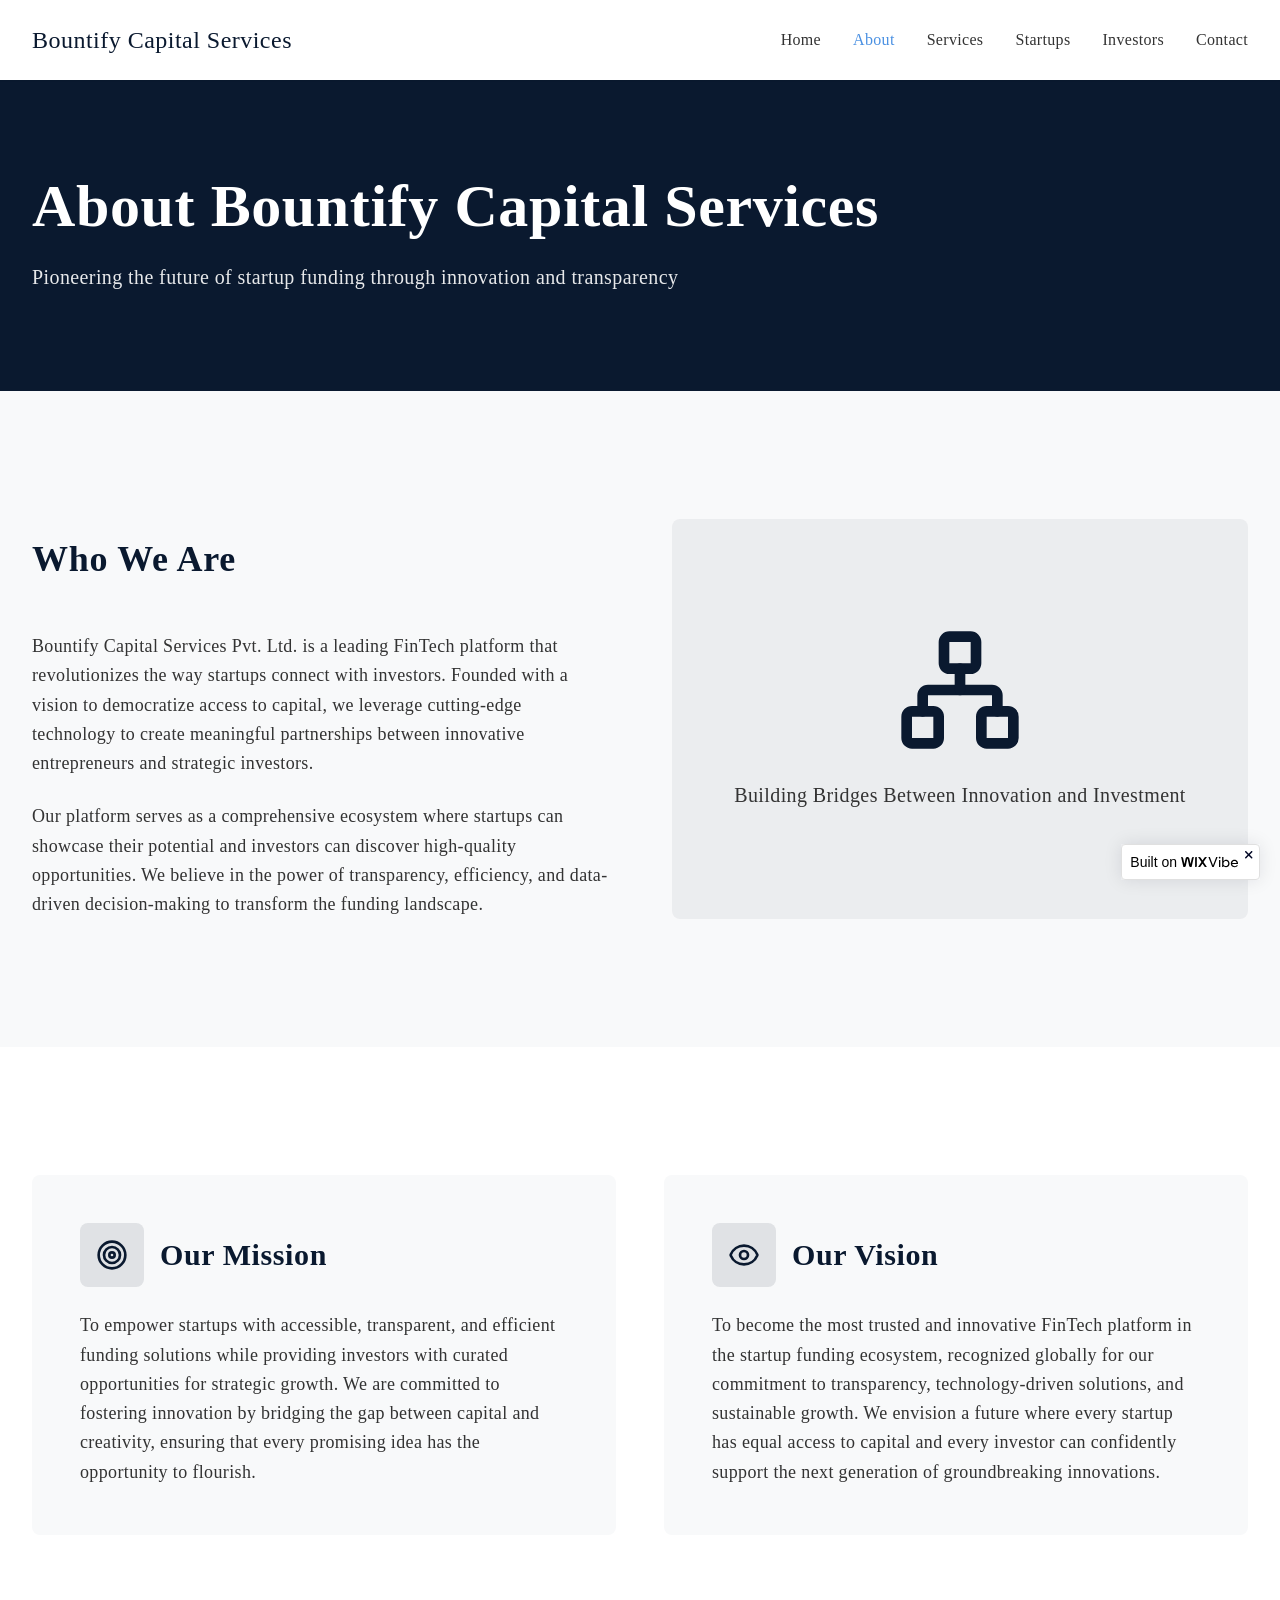
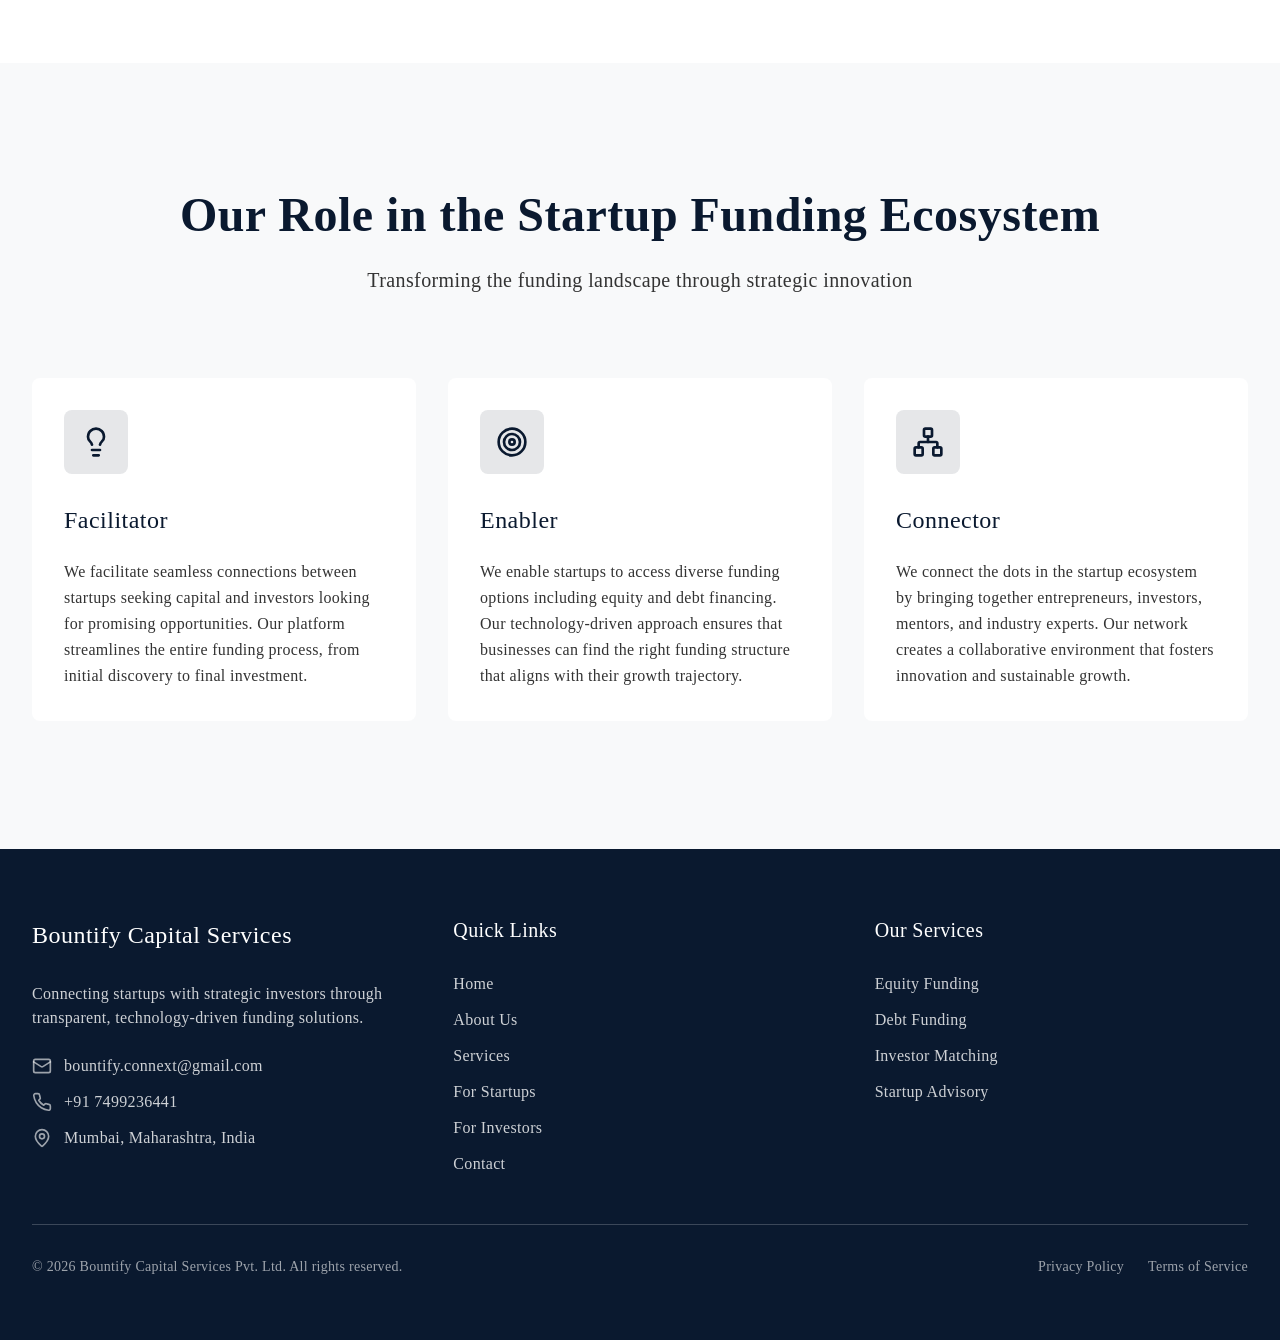
==== commit 46cda4a1: "Update about.html" ====
--- a/about.html
+++ b/about.html
@@ -107,7 +107,7 @@
         event.stopPropagation(); // Prevent banner click when close button is clicked
         document.getElementById('wixvibe-banner-container').style.display = 'none';
         return false;
-      };</script></div> <div id="root" class="w-full h-full"> <style>astro-island,astro-slot,astro-static-slot{display:contents}</style><script>(()=>{var e=async t=>{await(await t())()};(self.Astro||(self.Astro={})).only=e;window.dispatchEvent(new Event("astro:only"));})();</script><script>(()=>{var A=Object.defineProperty;var g=(i,o,a)=>o in i?A(i,o,{enumerable:!0,configurable:!0,writable:!0,value:a}):i[o]=a;var d=(i,o,a)=>g(i,typeof o!="symbol"?o+"":o,a);{let i={0:t=>m(t),1:t=>a(t),2:t=>new RegExp(t),3:t=>new Date(t),4:t=>new Map(a(t)),5:t=>new Set(a(t)),6:t=>BigInt(t),7:t=>new URL(t),8:t=>new Uint8Array(t),9:t=>new Uint16Array(t),10:t=>new Uint32Array(t),11:t=>1/0*t},o=t=>{let[l,e]=t;return l in i?i[l](e):void 0},a=t=>t.map(o),m=t=>typeof t!="object"||t===null?t:Object.fromEntries(Object.entries(t).map(([l,e])=>[l,o(e)]));class y extends HTMLElement{constructor(){super(...arguments);d(this,"Component");d(this,"hydrator");d(this,"hydrate",async()=>{var b;if(!this.hydrator||!this.isConnected)return;let e=(b=this.parentElement)==null?void 0:b.closest("astro-island[ssr]");if(e){e.addEventListener("astro:hydrate",this.hydrate,{once:!0});return}let c=this.querySelectorAll("astro-slot"),n={},h=this.querySelectorAll("template[data-astro-template]");for(let r of h){let s=r.closest(this.tagName);s!=null&&s.isSameNode(this)&&(n[r.getAttribute("data-astro-template")||"default"]=r.innerHTML,r.remove())}for(let r of c){let s=r.closest(this.tagName);s!=null&&s.isSameNode(this)&&(n[r.getAttribute("name")||"default"]=r.innerHTML)}let p;try{p=this.hasAttribute("props")?m(JSON.parse(this.getAttribute("props"))):{}}catch(r){let s=this.getAttribute("component-url")||"<unknown>",v=this.getAttribute("component-export");throw v&&(s+=` (export ${v})`),console.error(`[hydrate] Error parsing props for component ${s}`,this.getAttribute("props"),r),r}let u;await this.hydrator(this)(this.Component,p,n,{client:this.getAttribute("client")}),this.removeAttribute("ssr"),this.dispatchEvent(new CustomEvent("astro:hydrate"))});d(this,"unmount",()=>{this.isConnected||this.dispatchEvent(new CustomEvent("astro:unmount"))})}disconnectedCallback(){document.removeEventListener("astro:after-swap",this.unmount),document.addEventListener("astro:after-swap",this.unmount,{once:!0})}connectedCallback(){if(!this.hasAttribute("await-children")||document.readyState==="interactive"||document.readyState==="complete")this.childrenConnectedCallback();else{let e=()=>{document.removeEventListener("DOMContentLoaded",e),c.disconnect(),this.childrenConnectedCallback()},c=new MutationObserver(()=>{var n;((n=this.lastChild)==null?void 0:n.nodeType)===Node.COMMENT_NODE&&this.lastChild.nodeValue==="astro:end"&&(this.lastChild.remove(),e())});c.observe(this,{childList:!0}),document.addEventListener("DOMContentLoaded",e)}}async childrenConnectedCallback(){let e=this.getAttribute("before-hydration-url");e&&await import(e),this.start()}async start(){let e=JSON.parse(this.getAttribute("opts")),c=this.getAttribute("client");if(Astro[c]===void 0){window.addEventListener(`astro:${c}`,()=>this.start(),{once:!0});return}try{await Astro[c](async()=>{let n=this.getAttribute("renderer-url"),[h,{default:p}]=await Promise.all([import(this.getAttribute("component-url")),n?import(n):()=>()=>{}]),u=this.getAttribute("component-export")||"default";if(!u.includes("."))this.Component=h[u];else{this.Component=h;for(let f of u.split("."))this.Component=this.Component[f]}return this.hydrator=p,this.hydrate},e,this)}catch(n){console.error(`[astro-island] Error hydrating ${this.getAttribute("component-url")}`,n)}}attributeChangedCallback(){this.hydrate()}}d(y,"observedAttributes",["props"]),customElements.get("astro-island")||customElements.define("astro-island",y)}})();</script><astro-island uid="2l5Y9i" component-url="/_astro/Router.C0lav9rm.js" component-export="default" renderer-url="/_astro/client.CWebG0_l.js" props="{}" client="only" before-hydration-url="/_astro/astro_scripts/before-hydration.js.B57Ifmy9.js" opts="{&quot;name&quot;:&quot;AppRouter&quot;,&quot;value&quot;:&quot;react&quot;}"><div class="min-h-screen bg-background"><header class="sticky top-0 z-50 bg-card-background shadow-sm"><div class="max-w-[100rem] mx-auto px-4 sm:px-6 md:px-8"><div class="flex items-center justify-between h-16 md:h-20"><a class="flex items-center" href="index.html" data-discover="true"><span class="font-heading text-lg sm:text-xl md:text-2xl text-primary font-semibold">Bountify Capital Services</span></a><nav class="hidden md:flex items-center gap-4 lg:gap-8"><a class="font-paragraph text-sm lg:text-base font-medium transition-colors duration-300 text-foreground hover:text-secondary" href="index.html" data-discover="true">Home</a><a class="font-paragraph text-sm lg:text-base font-medium transition-colors duration-300 text-secondary" href="about.html" data-discover="true">About</a><a class="font-paragraph text-sm lg:text-base font-medium transition-colors duration-300 text-foreground hover:text-secondary" href="https://my-site-jw3fjhhs-weginwarsohum.wix-vibe-site.com/services" data-discover="true">Services</a><a class="font-paragraph text-sm lg:text-base font-medium transition-colors duration-300 text-foreground hover:text-secondary" href="startup.html" data-discover="true">Startups</a><a class="font-paragraph text-sm lg:text-base font-medium transition-colors duration-300 text-foreground hover:text-secondary" href="investor.html" data-discover="true">Investors</a><a class="font-paragraph text-sm lg:text-base font-medium transition-colors duration-300 text-foreground hover:text-secondary" href="contact.html" data-discover="true">Contact</a></nav><button class="md:hidden p-2 text-primary" aria-label="Toggle menu"><svg xmlns="http://www.w3.org/2000/svg" width="24" height="24" viewBox="0 0 24 24" fill="none" stroke="currentColor" stroke-width="2" stroke-linecap="round" stroke-linejoin="round" class="lucide lucide-menu h-6 w-6"><line x1="4" x2="20" y1="12" y2="12"></line><line x1="4" x2="20" y1="6" y2="6"></line><line x1="4" x2="20" y1="18" y2="18"></line></svg></button></div></div></header><section class="w-full bg-primary py-16 md:py-24"><div class="max-w-[100rem] mx-auto px-4 sm:px-6 md:px-8"><h1 class="font-heading text-3xl md:text-4xl lg:text-5xl xl:text-6xl text-primary-foreground mb-4 md:mb-6" style="opacity: 1; transform: none;">About Bountify Capital Services</h1><p class="font-paragraph text-base md:text-lg lg:text-xl text-primary-foreground/90 max-w-3xl" style="opacity: 1; transform: none;">Pioneering the future of startup funding through innovation and transparency</p></div></section><section class="w-full py-16 md:py-32"><div class="max-w-[100rem] mx-auto px-4 sm:px-6 md:px-8"><div class="grid grid-cols-1 md:grid-cols-2 gap-8 md:gap-12 lg:gap-16 items-center"><div style="opacity: 1; transform: none;"><h2 class="font-heading text-2xl md:text-3xl lg:text-4xl text-primary mb-6 md:mb-8">Who We Are</h2><p class="font-paragraph text-base md:text-lg text-foreground mb-4 md:mb-6 leading-relaxed">Bountify Capital Services Pvt. Ltd. is a leading FinTech platform that revolutionizes the way startups connect with investors. Founded with a vision to democratize access to capital, we leverage cutting-edge technology to create meaningful partnerships between innovative entrepreneurs and strategic investors.</p><p class="font-paragraph text-base md:text-lg text-foreground leading-relaxed">Our platform serves as a comprehensive ecosystem where startups can showcase their potential and investors can discover high-quality opportunities. We believe in the power of transparency, efficiency, and data-driven decision-making to transform the funding landscape.</p></div><div class="bg-primary/5 rounded-lg p-12 flex items-center justify-center min-h-[400px]" style="opacity: 1; transform: none;"><div class="text-center"><svg xmlns="http://www.w3.org/2000/svg" width="24" height="24" viewBox="0 0 24 24" fill="none" stroke="currentColor" stroke-width="2" stroke-linecap="round" stroke-linejoin="round" class="lucide lucide-network h-32 w-32 text-primary mx-auto mb-6"><rect x="16" y="16" width="6" height="6" rx="1"></rect><rect x="2" y="16" width="6" height="6" rx="1"></rect><rect x="9" y="2" width="6" height="6" rx="1"></rect><path d="M5 16v-3a1 1 0 0 1 1-1h12a1 1 0 0 1 1 1v3"></path><path d="M12 12V8"></path></svg><p class="font-paragraph text-xl text-foreground">Building Bridges Between Innovation and Investment</p></div></div></div></div></section><section class="w-full py-32 bg-card-background"><div class="max-w-[100rem] mx-auto px-8"><div class="grid md:grid-cols-2 gap-12"><div class="bg-background rounded-lg p-12" style="opacity: 1; transform: none;"><div class="flex items-center gap-4 mb-6"><div class="w-16 h-16 bg-primary/10 rounded-lg flex items-center justify-center"><svg xmlns="http://www.w3.org/2000/svg" width="24" height="24" viewBox="0 0 24 24" fill="none" stroke="currentColor" stroke-width="2" stroke-linecap="round" stroke-linejoin="round" class="lucide lucide-target h-8 w-8 text-primary"><circle cx="12" cy="12" r="10"></circle><circle cx="12" cy="12" r="6"></circle><circle cx="12" cy="12" r="2"></circle></svg></div><h2 class="font-heading text-3xl text-primary">Our Mission</h2></div><p class="font-paragraph text-lg text-foreground leading-relaxed">To empower startups with accessible, transparent, and efficient funding solutions while providing investors with curated opportunities for strategic growth. We are committed to fostering innovation by bridging the gap between capital and creativity, ensuring that every promising idea has the opportunity to flourish.</p></div><div class="bg-background rounded-lg p-12" style="opacity: 1; transform: none;"><div class="flex items-center gap-4 mb-6"><div class="w-16 h-16 bg-primary/10 rounded-lg flex items-center justify-center"><svg xmlns="http://www.w3.org/2000/svg" width="24" height="24" viewBox="0 0 24 24" fill="none" stroke="currentColor" stroke-width="2" stroke-linecap="round" stroke-linejoin="round" class="lucide lucide-eye h-8 w-8 text-primary"><path d="M2.062 12.348a1 1 0 0 1 0-.696 10.75 10.75 0 0 1 19.876 0 1 1 0 0 1 0 .696 10.75 10.75 0 0 1-19.876 0"></path><circle cx="12" cy="12" r="3"></circle></svg></div><h2 class="font-heading text-3xl text-primary">Our Vision</h2></div><p class="font-paragraph text-lg text-foreground leading-relaxed">To become the most trusted and innovative FinTech platform in the startup funding ecosystem, recognized globally for our commitment to transparency, technology-driven solutions, and sustainable growth. We envision a future where every startup has equal access to capital and every investor can confidently support the next generation of groundbreaking innovations.</p></div></div></div></section><section class="w-full py-32"><div class="max-w-[100rem] mx-auto px-8"><div class="text-center mb-20"><h2 class="font-heading text-4xl md:text-5xl text-primary mb-6" style="opacity: 1; transform: none;">Our Role in the Startup Funding Ecosystem</h2><p class="font-paragraph text-xl text-foreground max-w-3xl mx-auto" style="opacity: 1; transform: none;">Transforming the funding landscape through strategic innovation</p></div><div class="grid md:grid-cols-3 gap-8"><div class="bg-card-background rounded-lg p-8" style="opacity: 1; transform: none;"><div class="w-16 h-16 bg-primary/10 rounded-lg flex items-center justify-center mb-6"><svg xmlns="http://www.w3.org/2000/svg" width="24" height="24" viewBox="0 0 24 24" fill="none" stroke="currentColor" stroke-width="2" stroke-linecap="round" stroke-linejoin="round" class="lucide lucide-lightbulb h-8 w-8 text-primary"><path d="M15 14c.2-1 .7-1.7 1.5-2.5 1-.9 1.5-2.2 1.5-3.5A6 6 0 0 0 6 8c0 1 .2 2.2 1.5 3.5.7.7 1.3 1.5 1.5 2.5"></path><path d="M9 18h6"></path><path d="M10 22h4"></path></svg></div><h3 class="font-heading text-2xl text-primary mb-4">Facilitator</h3><p class="font-paragraph text-base text-foreground leading-relaxed">We facilitate seamless connections between startups seeking capital and investors looking for promising opportunities. Our platform streamlines the entire funding process, from initial discovery to final investment.</p></div><div class="bg-card-background rounded-lg p-8" style="opacity: 1; transform: none;"><div class="w-16 h-16 bg-primary/10 rounded-lg flex items-center justify-center mb-6"><svg xmlns="http://www.w3.org/2000/svg" width="24" height="24" viewBox="0 0 24 24" fill="none" stroke="currentColor" stroke-width="2" stroke-linecap="round" stroke-linejoin="round" class="lucide lucide-target h-8 w-8 text-primary"><circle cx="12" cy="12" r="10"></circle><circle cx="12" cy="12" r="6"></circle><circle cx="12" cy="12" r="2"></circle></svg></div><h3 class="font-heading text-2xl text-primary mb-4">Enabler</h3><p class="font-paragraph text-base text-foreground leading-relaxed">We enable startups to access diverse funding options including equity and debt financing. Our technology-driven approach ensures that businesses can find the right funding structure that aligns with their growth trajectory.</p></div><div class="bg-card-background rounded-lg p-8" style="opacity: 1; transform: none;"><div class="w-16 h-16 bg-primary/10 rounded-lg flex items-center justify-center mb-6"><svg xmlns="http://www.w3.org/2000/svg" width="24" height="24" viewBox="0 0 24 24" fill="none" stroke="currentColor" stroke-width="2" stroke-linecap="round" stroke-linejoin="round" class="lucide lucide-network h-8 w-8 text-primary"><rect x="16" y="16" width="6" height="6" rx="1"></rect><rect x="2" y="16" width="6" height="6" rx="1"></rect><rect x="9" y="2" width="6" height="6" rx="1"></rect><path d="M5 16v-3a1 1 0 0 1 1-1h12a1 1 0 0 1 1 1v3"></path><path d="M12 12V8"></path></svg></div><h3 class="font-heading text-2xl text-primary mb-4">Connector</h3><p class="font-paragraph text-base text-foreground leading-relaxed">We connect the dots in the startup ecosystem by bringing together entrepreneurs, investors, mentors, and industry experts. Our network creates a collaborative environment that fosters innovation and sustainable growth.</p></div></div></div></section><footer class="w-full bg-primary text-primary-foreground"><div class="max-w-[100rem] mx-auto px-4 sm:px-6 md:px-8 py-12 md:py-16"><div class="grid grid-cols-1 sm:grid-cols-2 md:grid-cols-3 gap-8 md:gap-12 mb-12"><div><h3 class="font-heading text-xl md:text-2xl mb-6">Bountify Capital Services</h3><p class="font-paragraph text-sm md:text-base text-primary-foreground/80 leading-relaxed mb-6">Connecting startups with strategic investors through transparent, technology-driven funding solutions.</p><div class="flex flex-col gap-3"><div class="flex items-center gap-3"><svg xmlns="http://www.w3.org/2000/svg" width="24" height="24" viewBox="0 0 24 24" fill="none" stroke="currentColor" stroke-width="2" stroke-linecap="round" stroke-linejoin="round" class="lucide lucide-mail h-4 w-4 md:h-5 md:w-5 text-primary-foreground/60 flex-shrink-0"><rect width="20" height="16" x="2" y="4" rx="2"></rect><path d="m22 7-8.97 5.7a1.94 1.94 0 0 1-2.06 0L2 7"></path></svg><span class="font-paragraph text-sm md:text-base text-primary-foreground/80">info@bountifycapital.com</span></div><div class="flex items-center gap-3"><svg xmlns="http://www.w3.org/2000/svg" width="24" height="24" viewBox="0 0 24 24" fill="none" stroke="currentColor" stroke-width="2" stroke-linecap="round" stroke-linejoin="round" class="lucide lucide-phone h-4 w-4 md:h-5 md:w-5 text-primary-foreground/60 flex-shrink-0"><path d="M22 16.92v3a2 2 0 0 1-2.18 2 19.79 19.79 0 0 1-8.63-3.07 19.5 19.5 0 0 1-6-6 19.79 19.79 0 0 1-3.07-8.67A2 2 0 0 1 4.11 2h3a2 2 0 0 1 2 1.72 12.84 12.84 0 0 0 .7 2.81 2 2 0 0 1-.45 2.11L8.09 9.91a16 16 0 0 0 6 6l1.27-1.27a2 2 0 0 1 2.11-.45 12.84 12.84 0 0 0 2.81.7A2 2 0 0 1 22 16.92z"></path></svg><span class="font-paragraph text-sm md:text-base text-primary-foreground/80">+91 (123) 456-7890</span></div><div class="flex items-center gap-3"><svg xmlns="http://www.w3.org/2000/svg" width="24" height="24" viewBox="0 0 24 24" fill="none" stroke="currentColor" stroke-width="2" stroke-linecap="round" stroke-linejoin="round" class="lucide lucide-map-pin h-4 w-4 md:h-5 md:w-5 text-primary-foreground/60 flex-shrink-0"><path d="M20 10c0 4.993-5.539 10.193-7.399 11.799a1 1 0 0 1-1.202 0C9.539 20.193 4 14.993 4 10a8 8 0 0 1 16 0"></path><circle cx="12" cy="10" r="3"></circle></svg><span class="font-paragraph text-sm md:text-base text-primary-foreground/80">Mumbai, Maharashtra, India</span></div></div></div><div><h3 class="font-heading text-lg md:text-xl mb-6">Quick Links</h3><nav class="flex flex-col gap-3"><a class="font-paragraph text-sm md:text-base text-primary-foreground/80 hover:text-primary-foreground transition-colors duration-300" href="index.html" data-discover="true">Home</a><a class="font-paragraph text-sm md:text-base text-primary-foreground/80 hover:text-primary-foreground transition-colors duration-300" href="about.html" data-discover="true">About Us</a><a class="font-paragraph text-sm md:text-base text-primary-foreground/80 hover:text-primary-foreground transition-colors duration-300" href="https://my-site-jw3fjhhs-weginwarsohum.wix-vibe-site.com/services" data-discover="true">Services</a><a class="font-paragraph text-sm md:text-base text-primary-foreground/80 hover:text-primary-foreground transition-colors duration-300" href="startup.html" data-discover="true">For Startups</a><a class="font-paragraph text-sm md:text-base text-primary-foreground/80 hover:text-primary-foreground transition-colors duration-300" href="investor.html" data-discover="true">For Investors</a><a class="font-paragraph text-sm md:text-base text-primary-foreground/80 hover:text-primary-foreground transition-colors duration-300" href="contact.html" data-discover="true">Contact</a></nav></div><div><h3 class="font-heading text-lg md:text-xl mb-6">Our Services</h3><div class="flex flex-col gap-3"><p class="font-paragraph text-sm md:text-base text-primary-foreground/80">Equity Funding</p><p class="font-paragraph text-sm md:text-base text-primary-foreground/80">Debt Funding</p><p class="font-paragraph text-sm md:text-base text-primary-foreground/80">Investor Matching</p><p class="font-paragraph text-sm md:text-base text-primary-foreground/80">Startup Advisory</p></div></div></div><div class="pt-8 border-t border-primary-foreground/20"><div class="flex flex-col md:flex-row justify-between items-center gap-4"><p class="font-paragraph text-xs md:text-sm text-primary-foreground/60 text-center md:text-left">© 2026 Bountify Capital Services Pvt. Ltd. All rights reserved.</p><div class="flex gap-6"><a class="font-paragraph text-xs md:text-sm text-primary-foreground/60 hover:text-primary-foreground transition-colors duration-300" href="https://my-site-jw3fjhhs-weginwarsohum.wix-vibe-site.com/privacy" data-discover="true">Privacy Policy</a><a class="font-paragraph text-xs md:text-sm text-primary-foreground/60 hover:text-primary-foreground transition-colors duration-300" href="https://my-site-jw3fjhhs-weginwarsohum.wix-vibe-site.com/terms" data-discover="true">Terms of Service</a></div></div></div></div></footer></div></astro-island> </div> <script src="./about_files/site-bi.umd.min.js.download" defer="defer"></script>
+      };</script></div> <div id="root" class="w-full h-full"> <style>astro-island,astro-slot,astro-static-slot{display:contents}</style><script>(()=>{var e=async t=>{await(await t())()};(self.Astro||(self.Astro={})).only=e;window.dispatchEvent(new Event("astro:only"));})();</script><script>(()=>{var A=Object.defineProperty;var g=(i,o,a)=>o in i?A(i,o,{enumerable:!0,configurable:!0,writable:!0,value:a}):i[o]=a;var d=(i,o,a)=>g(i,typeof o!="symbol"?o+"":o,a);{let i={0:t=>m(t),1:t=>a(t),2:t=>new RegExp(t),3:t=>new Date(t),4:t=>new Map(a(t)),5:t=>new Set(a(t)),6:t=>BigInt(t),7:t=>new URL(t),8:t=>new Uint8Array(t),9:t=>new Uint16Array(t),10:t=>new Uint32Array(t),11:t=>1/0*t},o=t=>{let[l,e]=t;return l in i?i[l](e):void 0},a=t=>t.map(o),m=t=>typeof t!="object"||t===null?t:Object.fromEntries(Object.entries(t).map(([l,e])=>[l,o(e)]));class y extends HTMLElement{constructor(){super(...arguments);d(this,"Component");d(this,"hydrator");d(this,"hydrate",async()=>{var b;if(!this.hydrator||!this.isConnected)return;let e=(b=this.parentElement)==null?void 0:b.closest("astro-island[ssr]");if(e){e.addEventListener("astro:hydrate",this.hydrate,{once:!0});return}let c=this.querySelectorAll("astro-slot"),n={},h=this.querySelectorAll("template[data-astro-template]");for(let r of h){let s=r.closest(this.tagName);s!=null&&s.isSameNode(this)&&(n[r.getAttribute("data-astro-template")||"default"]=r.innerHTML,r.remove())}for(let r of c){let s=r.closest(this.tagName);s!=null&&s.isSameNode(this)&&(n[r.getAttribute("name")||"default"]=r.innerHTML)}let p;try{p=this.hasAttribute("props")?m(JSON.parse(this.getAttribute("props"))):{}}catch(r){let s=this.getAttribute("component-url")||"<unknown>",v=this.getAttribute("component-export");throw v&&(s+=` (export ${v})`),console.error(`[hydrate] Error parsing props for component ${s}`,this.getAttribute("props"),r),r}let u;await this.hydrator(this)(this.Component,p,n,{client:this.getAttribute("client")}),this.removeAttribute("ssr"),this.dispatchEvent(new CustomEvent("astro:hydrate"))});d(this,"unmount",()=>{this.isConnected||this.dispatchEvent(new CustomEvent("astro:unmount"))})}disconnectedCallback(){document.removeEventListener("astro:after-swap",this.unmount),document.addEventListener("astro:after-swap",this.unmount,{once:!0})}connectedCallback(){if(!this.hasAttribute("await-children")||document.readyState==="interactive"||document.readyState==="complete")this.childrenConnectedCallback();else{let e=()=>{document.removeEventListener("DOMContentLoaded",e),c.disconnect(),this.childrenConnectedCallback()},c=new MutationObserver(()=>{var n;((n=this.lastChild)==null?void 0:n.nodeType)===Node.COMMENT_NODE&&this.lastChild.nodeValue==="astro:end"&&(this.lastChild.remove(),e())});c.observe(this,{childList:!0}),document.addEventListener("DOMContentLoaded",e)}}async childrenConnectedCallback(){let e=this.getAttribute("before-hydration-url");e&&await import(e),this.start()}async start(){let e=JSON.parse(this.getAttribute("opts")),c=this.getAttribute("client");if(Astro[c]===void 0){window.addEventListener(`astro:${c}`,()=>this.start(),{once:!0});return}try{await Astro[c](async()=>{let n=this.getAttribute("renderer-url"),[h,{default:p}]=await Promise.all([import(this.getAttribute("component-url")),n?import(n):()=>()=>{}]),u=this.getAttribute("component-export")||"default";if(!u.includes("."))this.Component=h[u];else{this.Component=h;for(let f of u.split("."))this.Component=this.Component[f]}return this.hydrator=p,this.hydrate},e,this)}catch(n){console.error(`[astro-island] Error hydrating ${this.getAttribute("component-url")}`,n)}}attributeChangedCallback(){this.hydrate()}}d(y,"observedAttributes",["props"]),customElements.get("astro-island")||customElements.define("astro-island",y)}})();</script><astro-island uid="2l5Y9i" component-url="/_astro/Router.C0lav9rm.js" component-export="default" renderer-url="/_astro/client.CWebG0_l.js" props="{}" client="only" before-hydration-url="/_astro/astro_scripts/before-hydration.js.B57Ifmy9.js" opts="{&quot;name&quot;:&quot;AppRouter&quot;,&quot;value&quot;:&quot;react&quot;}"><div class="min-h-screen bg-background"><header class="sticky top-0 z-50 bg-card-background shadow-sm"><div class="max-w-[100rem] mx-auto px-4 sm:px-6 md:px-8"><div class="flex items-center justify-between h-16 md:h-20"><a class="flex items-center" href="index.html" data-discover="true"><span class="font-heading text-lg sm:text-xl md:text-2xl text-primary font-semibold">Bountify Capital Services</span></a><nav class="hidden md:flex items-center gap-4 lg:gap-8"><a class="font-paragraph text-sm lg:text-base font-medium transition-colors duration-300 text-foreground hover:text-secondary" href="index.html" data-discover="true">Home</a><a class="font-paragraph text-sm lg:text-base font-medium transition-colors duration-300 text-secondary" href="about.html" data-discover="true">About</a><a class="font-paragraph text-sm lg:text-base font-medium transition-colors duration-300 text-foreground hover:text-secondary" href="services.html" data-discover="true">Services</a><a class="font-paragraph text-sm lg:text-base font-medium transition-colors duration-300 text-foreground hover:text-secondary" href="startup.html" data-discover="true">Startups</a><a class="font-paragraph text-sm lg:text-base font-medium transition-colors duration-300 text-foreground hover:text-secondary" href="investor.html" data-discover="true">Investors</a><a class="font-paragraph text-sm lg:text-base font-medium transition-colors duration-300 text-foreground hover:text-secondary" href="contact.html" data-discover="true">Contact</a></nav><button class="md:hidden p-2 text-primary" aria-label="Toggle menu"><svg xmlns="http://www.w3.org/2000/svg" width="24" height="24" viewBox="0 0 24 24" fill="none" stroke="currentColor" stroke-width="2" stroke-linecap="round" stroke-linejoin="round" class="lucide lucide-menu h-6 w-6"><line x1="4" x2="20" y1="12" y2="12"></line><line x1="4" x2="20" y1="6" y2="6"></line><line x1="4" x2="20" y1="18" y2="18"></line></svg></button></div></div></header><section class="w-full bg-primary py-16 md:py-24"><div class="max-w-[100rem] mx-auto px-4 sm:px-6 md:px-8"><h1 class="font-heading text-3xl md:text-4xl lg:text-5xl xl:text-6xl text-primary-foreground mb-4 md:mb-6" style="opacity: 1; transform: none;">About Bountify Capital Services</h1><p class="font-paragraph text-base md:text-lg lg:text-xl text-primary-foreground/90 max-w-3xl" style="opacity: 1; transform: none;">Pioneering the future of startup funding through innovation and transparency</p></div></section><section class="w-full py-16 md:py-32"><div class="max-w-[100rem] mx-auto px-4 sm:px-6 md:px-8"><div class="grid grid-cols-1 md:grid-cols-2 gap-8 md:gap-12 lg:gap-16 items-center"><div style="opacity: 1; transform: none;"><h2 class="font-heading text-2xl md:text-3xl lg:text-4xl text-primary mb-6 md:mb-8">Who We Are</h2><p class="font-paragraph text-base md:text-lg text-foreground mb-4 md:mb-6 leading-relaxed">Bountify Capital Services Pvt. Ltd. is a leading FinTech platform that revolutionizes the way startups connect with investors. Founded with a vision to democratize access to capital, we leverage cutting-edge technology to create meaningful partnerships between innovative entrepreneurs and strategic investors.</p><p class="font-paragraph text-base md:text-lg text-foreground leading-relaxed">Our platform serves as a comprehensive ecosystem where startups can showcase their potential and investors can discover high-quality opportunities. We believe in the power of transparency, efficiency, and data-driven decision-making to transform the funding landscape.</p></div><div class="bg-primary/5 rounded-lg p-12 flex items-center justify-center min-h-[400px]" style="opacity: 1; transform: none;"><div class="text-center"><svg xmlns="http://www.w3.org/2000/svg" width="24" height="24" viewBox="0 0 24 24" fill="none" stroke="currentColor" stroke-width="2" stroke-linecap="round" stroke-linejoin="round" class="lucide lucide-network h-32 w-32 text-primary mx-auto mb-6"><rect x="16" y="16" width="6" height="6" rx="1"></rect><rect x="2" y="16" width="6" height="6" rx="1"></rect><rect x="9" y="2" width="6" height="6" rx="1"></rect><path d="M5 16v-3a1 1 0 0 1 1-1h12a1 1 0 0 1 1 1v3"></path><path d="M12 12V8"></path></svg><p class="font-paragraph text-xl text-foreground">Building Bridges Between Innovation and Investment</p></div></div></div></div></section><section class="w-full py-32 bg-card-background"><div class="max-w-[100rem] mx-auto px-8"><div class="grid md:grid-cols-2 gap-12"><div class="bg-background rounded-lg p-12" style="opacity: 1; transform: none;"><div class="flex items-center gap-4 mb-6"><div class="w-16 h-16 bg-primary/10 rounded-lg flex items-center justify-center"><svg xmlns="http://www.w3.org/2000/svg" width="24" height="24" viewBox="0 0 24 24" fill="none" stroke="currentColor" stroke-width="2" stroke-linecap="round" stroke-linejoin="round" class="lucide lucide-target h-8 w-8 text-primary"><circle cx="12" cy="12" r="10"></circle><circle cx="12" cy="12" r="6"></circle><circle cx="12" cy="12" r="2"></circle></svg></div><h2 class="font-heading text-3xl text-primary">Our Mission</h2></div><p class="font-paragraph text-lg text-foreground leading-relaxed">To empower startups with accessible, transparent, and efficient funding solutions while providing investors with curated opportunities for strategic growth. We are committed to fostering innovation by bridging the gap between capital and creativity, ensuring that every promising idea has the opportunity to flourish.</p></div><div class="bg-background rounded-lg p-12" style="opacity: 1; transform: none;"><div class="flex items-center gap-4 mb-6"><div class="w-16 h-16 bg-primary/10 rounded-lg flex items-center justify-center"><svg xmlns="http://www.w3.org/2000/svg" width="24" height="24" viewBox="0 0 24 24" fill="none" stroke="currentColor" stroke-width="2" stroke-linecap="round" stroke-linejoin="round" class="lucide lucide-eye h-8 w-8 text-primary"><path d="M2.062 12.348a1 1 0 0 1 0-.696 10.75 10.75 0 0 1 19.876 0 1 1 0 0 1 0 .696 10.75 10.75 0 0 1-19.876 0"></path><circle cx="12" cy="12" r="3"></circle></svg></div><h2 class="font-heading text-3xl text-primary">Our Vision</h2></div><p class="font-paragraph text-lg text-foreground leading-relaxed">To become the most trusted and innovative FinTech platform in the startup funding ecosystem, recognized globally for our commitment to transparency, technology-driven solutions, and sustainable growth. We envision a future where every startup has equal access to capital and every investor can confidently support the next generation of groundbreaking innovations.</p></div></div></div></section><section class="w-full py-32"><div class="max-w-[100rem] mx-auto px-8"><div class="text-center mb-20"><h2 class="font-heading text-4xl md:text-5xl text-primary mb-6" style="opacity: 1; transform: none;">Our Role in the Startup Funding Ecosystem</h2><p class="font-paragraph text-xl text-foreground max-w-3xl mx-auto" style="opacity: 1; transform: none;">Transforming the funding landscape through strategic innovation</p></div><div class="grid md:grid-cols-3 gap-8"><div class="bg-card-background rounded-lg p-8" style="opacity: 1; transform: none;"><div class="w-16 h-16 bg-primary/10 rounded-lg flex items-center justify-center mb-6"><svg xmlns="http://www.w3.org/2000/svg" width="24" height="24" viewBox="0 0 24 24" fill="none" stroke="currentColor" stroke-width="2" stroke-linecap="round" stroke-linejoin="round" class="lucide lucide-lightbulb h-8 w-8 text-primary"><path d="M15 14c.2-1 .7-1.7 1.5-2.5 1-.9 1.5-2.2 1.5-3.5A6 6 0 0 0 6 8c0 1 .2 2.2 1.5 3.5.7.7 1.3 1.5 1.5 2.5"></path><path d="M9 18h6"></path><path d="M10 22h4"></path></svg></div><h3 class="font-heading text-2xl text-primary mb-4">Facilitator</h3><p class="font-paragraph text-base text-foreground leading-relaxed">We facilitate seamless connections between startups seeking capital and investors looking for promising opportunities. Our platform streamlines the entire funding process, from initial discovery to final investment.</p></div><div class="bg-card-background rounded-lg p-8" style="opacity: 1; transform: none;"><div class="w-16 h-16 bg-primary/10 rounded-lg flex items-center justify-center mb-6"><svg xmlns="http://www.w3.org/2000/svg" width="24" height="24" viewBox="0 0 24 24" fill="none" stroke="currentColor" stroke-width="2" stroke-linecap="round" stroke-linejoin="round" class="lucide lucide-target h-8 w-8 text-primary"><circle cx="12" cy="12" r="10"></circle><circle cx="12" cy="12" r="6"></circle><circle cx="12" cy="12" r="2"></circle></svg></div><h3 class="font-heading text-2xl text-primary mb-4">Enabler</h3><p class="font-paragraph text-base text-foreground leading-relaxed">We enable startups to access diverse funding options including equity and debt financing. Our technology-driven approach ensures that businesses can find the right funding structure that aligns with their growth trajectory.</p></div><div class="bg-card-background rounded-lg p-8" style="opacity: 1; transform: none;"><div class="w-16 h-16 bg-primary/10 rounded-lg flex items-center justify-center mb-6"><svg xmlns="http://www.w3.org/2000/svg" width="24" height="24" viewBox="0 0 24 24" fill="none" stroke="currentColor" stroke-width="2" stroke-linecap="round" stroke-linejoin="round" class="lucide lucide-network h-8 w-8 text-primary"><rect x="16" y="16" width="6" height="6" rx="1"></rect><rect x="2" y="16" width="6" height="6" rx="1"></rect><rect x="9" y="2" width="6" height="6" rx="1"></rect><path d="M5 16v-3a1 1 0 0 1 1-1h12a1 1 0 0 1 1 1v3"></path><path d="M12 12V8"></path></svg></div><h3 class="font-heading text-2xl text-primary mb-4">Connector</h3><p class="font-paragraph text-base text-foreground leading-relaxed">We connect the dots in the startup ecosystem by bringing together entrepreneurs, investors, mentors, and industry experts. Our network creates a collaborative environment that fosters innovation and sustainable growth.</p></div></div></div></section><footer class="w-full bg-primary text-primary-foreground"><div class="max-w-[100rem] mx-auto px-4 sm:px-6 md:px-8 py-12 md:py-16"><div class="grid grid-cols-1 sm:grid-cols-2 md:grid-cols-3 gap-8 md:gap-12 mb-12"><div><h3 class="font-heading text-xl md:text-2xl mb-6">Bountify Capital Services</h3><p class="font-paragraph text-sm md:text-base text-primary-foreground/80 leading-relaxed mb-6">Connecting startups with strategic investors through transparent, technology-driven funding solutions.</p><div class="flex flex-col gap-3"><div class="flex items-center gap-3"><svg xmlns="http://www.w3.org/2000/svg" width="24" height="24" viewBox="0 0 24 24" fill="none" stroke="currentColor" stroke-width="2" stroke-linecap="round" stroke-linejoin="round" class="lucide lucide-mail h-4 w-4 md:h-5 md:w-5 text-primary-foreground/60 flex-shrink-0"><rect width="20" height="16" x="2" y="4" rx="2"></rect><path d="m22 7-8.97 5.7a1.94 1.94 0 0 1-2.06 0L2 7"></path></svg><span class="font-paragraph text-sm md:text-base text-primary-foreground/80">bountify.connext@gmail.com</span></div><div class="flex items-center gap-3"><svg xmlns="http://www.w3.org/2000/svg" width="24" height="24" viewBox="0 0 24 24" fill="none" stroke="currentColor" stroke-width="2" stroke-linecap="round" stroke-linejoin="round" class="lucide lucide-phone h-4 w-4 md:h-5 md:w-5 text-primary-foreground/60 flex-shrink-0"><path d="M22 16.92v3a2 2 0 0 1-2.18 2 19.79 19.79 0 0 1-8.63-3.07 19.5 19.5 0 0 1-6-6 19.79 19.79 0 0 1-3.07-8.67A2 2 0 0 1 4.11 2h3a2 2 0 0 1 2 1.72 12.84 12.84 0 0 0 .7 2.81 2 2 0 0 1-.45 2.11L8.09 9.91a16 16 0 0 0 6 6l1.27-1.27a2 2 0 0 1 2.11-.45 12.84 12.84 0 0 0 2.81.7A2 2 0 0 1 22 16.92z"></path></svg><span class="font-paragraph text-sm md:text-base text-primary-foreground/80">+91 7499236441</span></div><div class="flex items-center gap-3"><svg xmlns="http://www.w3.org/2000/svg" width="24" height="24" viewBox="0 0 24 24" fill="none" stroke="currentColor" stroke-width="2" stroke-linecap="round" stroke-linejoin="round" class="lucide lucide-map-pin h-4 w-4 md:h-5 md:w-5 text-primary-foreground/60 flex-shrink-0"><path d="M20 10c0 4.993-5.539 10.193-7.399 11.799a1 1 0 0 1-1.202 0C9.539 20.193 4 14.993 4 10a8 8 0 0 1 16 0"></path><circle cx="12" cy="10" r="3"></circle></svg><span class="font-paragraph text-sm md:text-base text-primary-foreground/80">Mumbai, Maharashtra, India</span></div></div></div><div><h3 class="font-heading text-lg md:text-xl mb-6">Quick Links</h3><nav class="flex flex-col gap-3"><a class="font-paragraph text-sm md:text-base text-primary-foreground/80 hover:text-primary-foreground transition-colors duration-300" href="index.html" data-discover="true">Home</a><a class="font-paragraph text-sm md:text-base text-primary-foreground/80 hover:text-primary-foreground transition-colors duration-300" href="about.html" data-discover="true">About Us</a><a class="font-paragraph text-sm md:text-base text-primary-foreground/80 hover:text-primary-foreground transition-colors duration-300" href="services.html" data-discover="true">Services</a><a class="font-paragraph text-sm md:text-base text-primary-foreground/80 hover:text-primary-foreground transition-colors duration-300" href="startup.html" data-discover="true">For Startups</a><a class="font-paragraph text-sm md:text-base text-primary-foreground/80 hover:text-primary-foreground transition-colors duration-300" href="investor.html" data-discover="true">For Investors</a><a class="font-paragraph text-sm md:text-base text-primary-foreground/80 hover:text-primary-foreground transition-colors duration-300" href="contact.html" data-discover="true">Contact</a></nav></div><div><h3 class="font-heading text-lg md:text-xl mb-6">Our Services</h3><div class="flex flex-col gap-3"><p class="font-paragraph text-sm md:text-base text-primary-foreground/80">Equity Funding</p><p class="font-paragraph text-sm md:text-base text-primary-foreground/80">Debt Funding</p><p class="font-paragraph text-sm md:text-base text-primary-foreground/80">Investor Matching</p><p class="font-paragraph text-sm md:text-base text-primary-foreground/80">Startup Advisory</p></div></div></div><div class="pt-8 border-t border-primary-foreground/20"><div class="flex flex-col md:flex-row justify-between items-center gap-4"><p class="font-paragraph text-xs md:text-sm text-primary-foreground/60 text-center md:text-left">© 2026 Bountify Capital Services Pvt. Ltd. All rights reserved.</p><div class="flex gap-6"><a class="font-paragraph text-xs md:text-sm text-primary-foreground/60 hover:text-primary-foreground transition-colors duration-300" href="https://my-site-jw3fjhhs-weginwarsohum.wix-vibe-site.com/privacy" data-discover="true">Privacy Policy</a><a class="font-paragraph text-xs md:text-sm text-primary-foreground/60 hover:text-primary-foreground transition-colors duration-300" href="https://my-site-jw3fjhhs-weginwarsohum.wix-vibe-site.com/terms" data-discover="true">Terms of Service</a></div></div></div></div></footer></div></astro-island> </div> <script src="./about_files/site-bi.umd.min.js.download" defer="defer"></script>
 <script src="./about_files/site-analytics.umd.min.js.download" defer="defer"></script>
 <script src="./about_files/siteTags.bundle.min.js.download" defer="defer"></script>
 <script>document.addEventListener("DOMContentLoaded", function() {
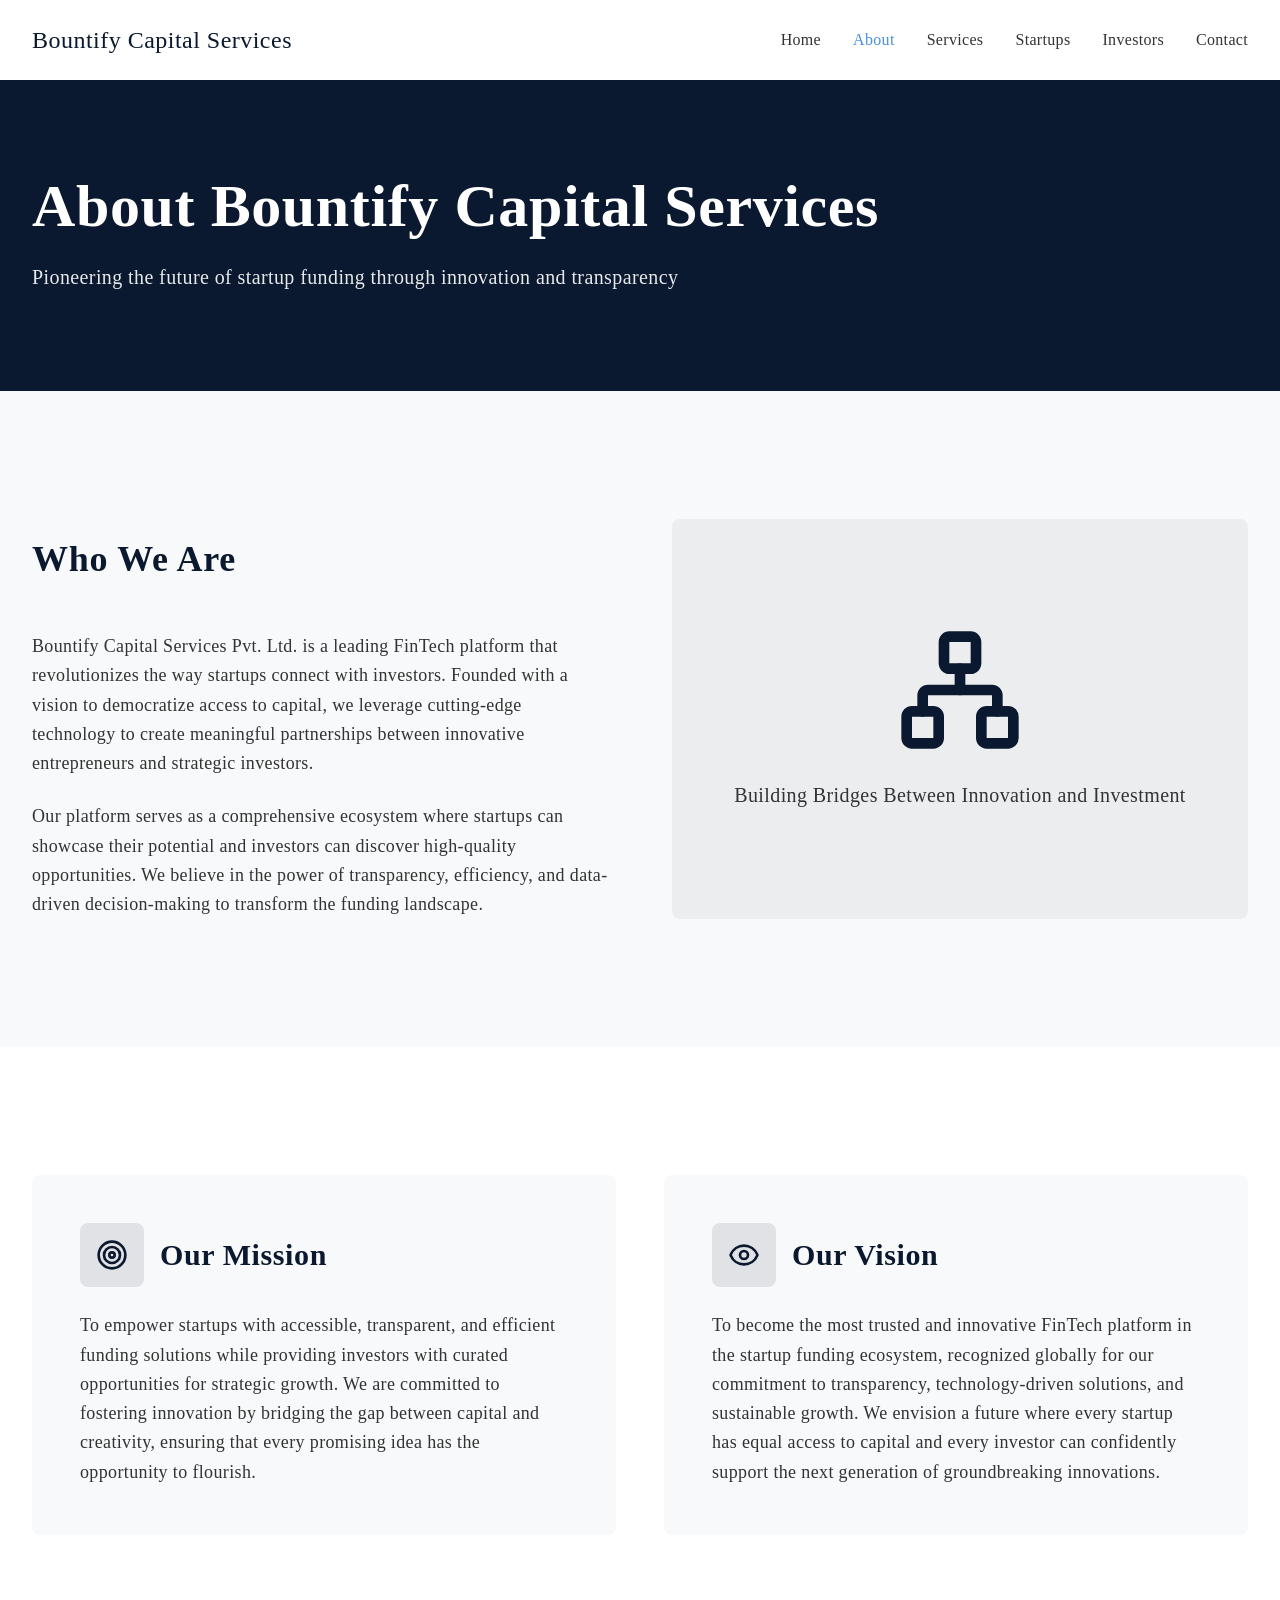
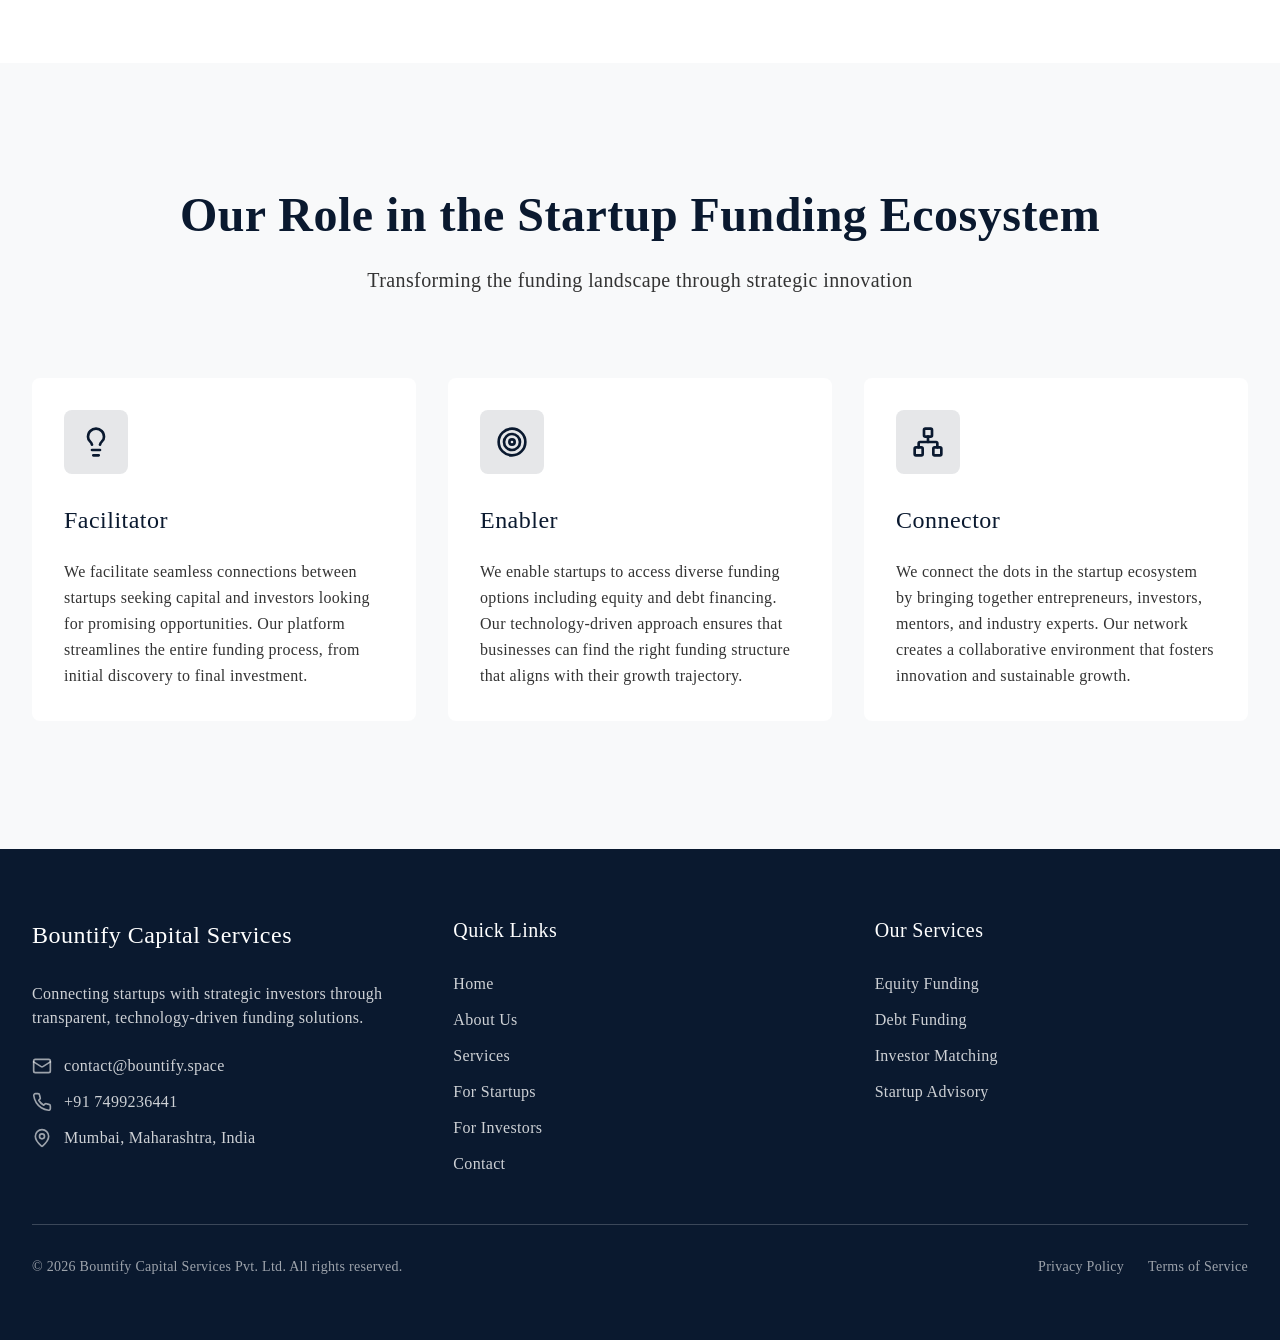
==== commit cdb007b5: "Update about.html" ====
--- a/about.html
+++ b/about.html
@@ -102,12 +102,7 @@
        margin-top: -14px;
        margin-right: 2px;
        padding-left: 2px;
-      }</style><a id="wixvibe-banner" href="https://vibe.wix.com/?origin=site_banner" target="_blank"><span>Built on</span> <svg width="58" height="18" viewBox="0 0 58 18" fill="none" xmlns="http://www.w3.org/2000/svg"><g clip-path="url(#clip0_9809_68503)"><path d="M25.9145 4H24.4877C24.092 4 23.722 4.19599 23.4997 4.52375L21.5917 7.33848C21.5409 7.41312 21.4308 7.41312 21.3799 7.33848L19.4719 4.52375C19.25 4.19599 18.8796 4 18.4839 4H17.0571L20.4561 9.01397L17.0759 14H18.5026C18.8984 14 19.2683 13.804 19.4906 13.4763L21.3799 10.6895C21.4308 10.6148 21.5409 10.6148 21.5917 10.6895L23.481 13.4763C23.7029 13.804 24.0732 14 24.469 14H25.8957L22.5155 9.01397L25.9145 4Z" fill="#000000"></path><path d="M14.1216 5.02289V14H14.8035C15.3686 14 15.8265 13.5421 15.8265 12.9771V4H15.1446C14.5795 4 14.1216 4.45786 14.1216 5.02289Z" fill="#000000"></path><path d="M12.871 4H12.2642C11.5961 4 11.0172 4.46203 10.8692 5.11338L9.51166 11.081L8.32348 5.51036C8.10369 4.4808 7.0473 3.7865 5.9663 4.08507C5.27775 4.27522 4.76728 4.85693 4.61839 5.5554L3.4423 11.0735L2.0873 5.1138C1.93883 4.46245 1.35996 4 0.691843 4H0.0854492L2.35963 13.9996H3.22126C4.00324 13.9996 4.67886 13.4529 4.84193 12.6881L6.29577 5.86564C6.31371 5.78099 6.38961 5.71969 6.47594 5.71969C6.56227 5.71969 6.63817 5.78099 6.65611 5.86564L8.1112 12.6885C8.27427 13.4533 8.94989 13.9996 9.73187 13.9996H10.5964L12.871 4Z" fill="#000000"></path></g><path d="M32.7106 14H31.2966L27.3906 3.99H28.8466L32.2626 13.118H31.7866L35.2166 3.99H36.6166L32.7106 14ZM39.3124 14H38.0104V7.056H39.3124V14ZM38.6684 5.418C38.4258 5.418 38.2158 5.33867 38.0384 5.18C37.8704 5.012 37.7864 4.80667 37.7864 4.564C37.7864 4.32133 37.8704 4.116 38.0384 3.948C38.2158 3.78 38.4258 3.696 38.6684 3.696C38.9111 3.696 39.1164 3.78 39.2844 3.948C39.4524 4.116 39.5364 4.32133 39.5364 4.564C39.5364 4.80667 39.4524 5.012 39.2844 5.18C39.1164 5.33867 38.9111 5.418 38.6684 5.418ZM42.443 14H41.155V3.92H42.457V9.184H42.135C42.2096 8.72667 42.3823 8.32067 42.653 7.966C42.933 7.61133 43.2783 7.336 43.689 7.14C44.109 6.93467 44.571 6.832 45.075 6.832C45.747 6.832 46.3443 6.99533 46.867 7.322C47.3896 7.63933 47.8003 8.078 48.099 8.638C48.3976 9.18867 48.547 9.81867 48.547 10.528C48.547 11.2467 48.393 11.886 48.085 12.446C47.7863 12.9967 47.3663 13.4307 46.825 13.748C46.293 14.0653 45.6863 14.224 45.005 14.224C44.3796 14.224 43.8383 14.098 43.381 13.846C42.9236 13.5847 42.5783 13.2347 42.345 12.796C42.1116 12.348 42.0183 11.8487 42.065 11.298L42.331 11.032C42.3683 11.4333 42.499 11.7927 42.723 12.11C42.9563 12.4273 43.2503 12.6747 43.605 12.852C43.969 13.02 44.361 13.104 44.781 13.104C45.2663 13.104 45.6863 12.9967 46.041 12.782C46.3956 12.558 46.6756 12.25 46.881 11.858C47.0863 11.466 47.189 11.0227 47.189 10.528C47.189 10.0333 47.091 9.59467 46.895 9.212C46.7083 8.82 46.4376 8.512 46.083 8.288C45.7376 8.064 45.3316 7.952 44.865 7.952C44.3983 7.952 43.983 8.06867 43.619 8.302C43.2643 8.526 42.9796 8.84333 42.765 9.254C42.5596 9.66467 42.457 10.1407 42.457 10.682V12.152L42.443 12.194V14ZM56.0044 11.956L56.8164 12.796C56.4524 13.244 56.0044 13.594 55.4724 13.846C54.9497 14.098 54.357 14.224 53.6944 14.224C52.9384 14.224 52.2664 14.0653 51.6784 13.748C51.0904 13.4307 50.6284 12.9967 50.2924 12.446C49.9657 11.886 49.8024 11.2467 49.8024 10.528C49.8024 9.80933 49.961 9.17467 50.2784 8.624C50.5957 8.064 51.0344 7.62533 51.5944 7.308C52.1544 6.99067 52.7844 6.832 53.4844 6.832C54.1657 6.832 54.7677 6.99067 55.2904 7.308C55.8224 7.616 56.2377 8.04533 56.5364 8.596C56.8444 9.13733 56.9984 9.76733 56.9984 10.486V10.57H55.6824V10.444C55.6824 9.94 55.589 9.50133 55.4024 9.128C55.2157 8.74533 54.9544 8.45133 54.6184 8.246C54.2917 8.03133 53.9137 7.924 53.4844 7.924C53.027 7.924 52.621 8.03133 52.2664 8.246C51.9117 8.46067 51.6364 8.764 51.4404 9.156C51.2444 9.53867 51.1464 9.99133 51.1464 10.514C51.1464 11.0367 51.2537 11.4987 51.4684 11.9C51.6924 12.292 52.0004 12.5953 52.3924 12.81C52.7844 13.0247 53.2324 13.132 53.7364 13.132C54.6604 13.132 55.4164 12.74 56.0044 11.956ZM56.9984 10.962H50.7684V9.996H56.7744L56.9984 10.486V10.962Z" fill="#000000"></path><defs><clippath id="clip0_9809_68503"><rect width="25.8289" height="10" fill="white" transform="translate(0.0854492 4)"></rect></clippath></defs></svg> <button id="wixvibe-banner-close" aria-label="Close banner"><svg xmlns="http://www.w3.org/2000/svg" width="8" height="8" viewBox="0 0 8 8" fill="none"><path fill-rule="evenodd" clip-rule="evenodd" d="M2.65901 3.71967L0.21967 1.28033C-0.0732233 0.987437 -0.0732233 0.512563 0.21967 0.21967C0.512563 -0.0732233 0.987437 -0.0732233 1.28033 0.21967L3.71967 2.65901L6.15901 0.21967C6.4519 -0.0732233 6.92678 -0.0732233 7.21967 0.21967C7.51256 0.512563 7.51256 0.987437 7.21967 1.28033L4.78033 3.71967L7.21967 6.15901C7.51256 6.4519 7.51256 6.92678 7.21967 7.21967C6.92678 7.51256 6.4519 7.51256 6.15901 7.21967L3.71967 4.78033L1.28033 7.21967C0.987437 7.51256 0.512563 7.51256 0.21967 7.21967C-0.0732233 6.92678 -0.0732233 6.4519 0.21967 6.15901L2.65901 3.71967Z" fill="#000624"></path></svg></button></a><script>// Close button functionality
-      document.getElementById('wixvibe-banner-close').onclick = function(event) {
-        event.stopPropagation(); // Prevent banner click when close button is clicked
-        document.getElementById('wixvibe-banner-container').style.display = 'none';
-        return false;
-      };</script></div> <div id="root" class="w-full h-full"> <style>astro-island,astro-slot,astro-static-slot{display:contents}</style><script>(()=>{var e=async t=>{await(await t())()};(self.Astro||(self.Astro={})).only=e;window.dispatchEvent(new Event("astro:only"));})();</script><script>(()=>{var A=Object.defineProperty;var g=(i,o,a)=>o in i?A(i,o,{enumerable:!0,configurable:!0,writable:!0,value:a}):i[o]=a;var d=(i,o,a)=>g(i,typeof o!="symbol"?o+"":o,a);{let i={0:t=>m(t),1:t=>a(t),2:t=>new RegExp(t),3:t=>new Date(t),4:t=>new Map(a(t)),5:t=>new Set(a(t)),6:t=>BigInt(t),7:t=>new URL(t),8:t=>new Uint8Array(t),9:t=>new Uint16Array(t),10:t=>new Uint32Array(t),11:t=>1/0*t},o=t=>{let[l,e]=t;return l in i?i[l](e):void 0},a=t=>t.map(o),m=t=>typeof t!="object"||t===null?t:Object.fromEntries(Object.entries(t).map(([l,e])=>[l,o(e)]));class y extends HTMLElement{constructor(){super(...arguments);d(this,"Component");d(this,"hydrator");d(this,"hydrate",async()=>{var b;if(!this.hydrator||!this.isConnected)return;let e=(b=this.parentElement)==null?void 0:b.closest("astro-island[ssr]");if(e){e.addEventListener("astro:hydrate",this.hydrate,{once:!0});return}let c=this.querySelectorAll("astro-slot"),n={},h=this.querySelectorAll("template[data-astro-template]");for(let r of h){let s=r.closest(this.tagName);s!=null&&s.isSameNode(this)&&(n[r.getAttribute("data-astro-template")||"default"]=r.innerHTML,r.remove())}for(let r of c){let s=r.closest(this.tagName);s!=null&&s.isSameNode(this)&&(n[r.getAttribute("name")||"default"]=r.innerHTML)}let p;try{p=this.hasAttribute("props")?m(JSON.parse(this.getAttribute("props"))):{}}catch(r){let s=this.getAttribute("component-url")||"<unknown>",v=this.getAttribute("component-export");throw v&&(s+=` (export ${v})`),console.error(`[hydrate] Error parsing props for component ${s}`,this.getAttribute("props"),r),r}let u;await this.hydrator(this)(this.Component,p,n,{client:this.getAttribute("client")}),this.removeAttribute("ssr"),this.dispatchEvent(new CustomEvent("astro:hydrate"))});d(this,"unmount",()=>{this.isConnected||this.dispatchEvent(new CustomEvent("astro:unmount"))})}disconnectedCallback(){document.removeEventListener("astro:after-swap",this.unmount),document.addEventListener("astro:after-swap",this.unmount,{once:!0})}connectedCallback(){if(!this.hasAttribute("await-children")||document.readyState==="interactive"||document.readyState==="complete")this.childrenConnectedCallback();else{let e=()=>{document.removeEventListener("DOMContentLoaded",e),c.disconnect(),this.childrenConnectedCallback()},c=new MutationObserver(()=>{var n;((n=this.lastChild)==null?void 0:n.nodeType)===Node.COMMENT_NODE&&this.lastChild.nodeValue==="astro:end"&&(this.lastChild.remove(),e())});c.observe(this,{childList:!0}),document.addEventListener("DOMContentLoaded",e)}}async childrenConnectedCallback(){let e=this.getAttribute("before-hydration-url");e&&await import(e),this.start()}async start(){let e=JSON.parse(this.getAttribute("opts")),c=this.getAttribute("client");if(Astro[c]===void 0){window.addEventListener(`astro:${c}`,()=>this.start(),{once:!0});return}try{await Astro[c](async()=>{let n=this.getAttribute("renderer-url"),[h,{default:p}]=await Promise.all([import(this.getAttribute("component-url")),n?import(n):()=>()=>{}]),u=this.getAttribute("component-export")||"default";if(!u.includes("."))this.Component=h[u];else{this.Component=h;for(let f of u.split("."))this.Component=this.Component[f]}return this.hydrator=p,this.hydrate},e,this)}catch(n){console.error(`[astro-island] Error hydrating ${this.getAttribute("component-url")}`,n)}}attributeChangedCallback(){this.hydrate()}}d(y,"observedAttributes",["props"]),customElements.get("astro-island")||customElements.define("astro-island",y)}})();</script><astro-island uid="2l5Y9i" component-url="/_astro/Router.C0lav9rm.js" component-export="default" renderer-url="/_astro/client.CWebG0_l.js" props="{}" client="only" before-hydration-url="/_astro/astro_scripts/before-hydration.js.B57Ifmy9.js" opts="{&quot;name&quot;:&quot;AppRouter&quot;,&quot;value&quot;:&quot;react&quot;}"><div class="min-h-screen bg-background"><header class="sticky top-0 z-50 bg-card-background shadow-sm"><div class="max-w-[100rem] mx-auto px-4 sm:px-6 md:px-8"><div class="flex items-center justify-between h-16 md:h-20"><a class="flex items-center" href="index.html" data-discover="true"><span class="font-heading text-lg sm:text-xl md:text-2xl text-primary font-semibold">Bountify Capital Services</span></a><nav class="hidden md:flex items-center gap-4 lg:gap-8"><a class="font-paragraph text-sm lg:text-base font-medium transition-colors duration-300 text-foreground hover:text-secondary" href="index.html" data-discover="true">Home</a><a class="font-paragraph text-sm lg:text-base font-medium transition-colors duration-300 text-secondary" href="about.html" data-discover="true">About</a><a class="font-paragraph text-sm lg:text-base font-medium transition-colors duration-300 text-foreground hover:text-secondary" href="services.html" data-discover="true">Services</a><a class="font-paragraph text-sm lg:text-base font-medium transition-colors duration-300 text-foreground hover:text-secondary" href="startup.html" data-discover="true">Startups</a><a class="font-paragraph text-sm lg:text-base font-medium transition-colors duration-300 text-foreground hover:text-secondary" href="investor.html" data-discover="true">Investors</a><a class="font-paragraph text-sm lg:text-base font-medium transition-colors duration-300 text-foreground hover:text-secondary" href="contact.html" data-discover="true">Contact</a></nav><button class="md:hidden p-2 text-primary" aria-label="Toggle menu"><svg xmlns="http://www.w3.org/2000/svg" width="24" height="24" viewBox="0 0 24 24" fill="none" stroke="currentColor" stroke-width="2" stroke-linecap="round" stroke-linejoin="round" class="lucide lucide-menu h-6 w-6"><line x1="4" x2="20" y1="12" y2="12"></line><line x1="4" x2="20" y1="6" y2="6"></line><line x1="4" x2="20" y1="18" y2="18"></line></svg></button></div></div></header><section class="w-full bg-primary py-16 md:py-24"><div class="max-w-[100rem] mx-auto px-4 sm:px-6 md:px-8"><h1 class="font-heading text-3xl md:text-4xl lg:text-5xl xl:text-6xl text-primary-foreground mb-4 md:mb-6" style="opacity: 1; transform: none;">About Bountify Capital Services</h1><p class="font-paragraph text-base md:text-lg lg:text-xl text-primary-foreground/90 max-w-3xl" style="opacity: 1; transform: none;">Pioneering the future of startup funding through innovation and transparency</p></div></section><section class="w-full py-16 md:py-32"><div class="max-w-[100rem] mx-auto px-4 sm:px-6 md:px-8"><div class="grid grid-cols-1 md:grid-cols-2 gap-8 md:gap-12 lg:gap-16 items-center"><div style="opacity: 1; transform: none;"><h2 class="font-heading text-2xl md:text-3xl lg:text-4xl text-primary mb-6 md:mb-8">Who We Are</h2><p class="font-paragraph text-base md:text-lg text-foreground mb-4 md:mb-6 leading-relaxed">Bountify Capital Services Pvt. Ltd. is a leading FinTech platform that revolutionizes the way startups connect with investors. Founded with a vision to democratize access to capital, we leverage cutting-edge technology to create meaningful partnerships between innovative entrepreneurs and strategic investors.</p><p class="font-paragraph text-base md:text-lg text-foreground leading-relaxed">Our platform serves as a comprehensive ecosystem where startups can showcase their potential and investors can discover high-quality opportunities. We believe in the power of transparency, efficiency, and data-driven decision-making to transform the funding landscape.</p></div><div class="bg-primary/5 rounded-lg p-12 flex items-center justify-center min-h-[400px]" style="opacity: 1; transform: none;"><div class="text-center"><svg xmlns="http://www.w3.org/2000/svg" width="24" height="24" viewBox="0 0 24 24" fill="none" stroke="currentColor" stroke-width="2" stroke-linecap="round" stroke-linejoin="round" class="lucide lucide-network h-32 w-32 text-primary mx-auto mb-6"><rect x="16" y="16" width="6" height="6" rx="1"></rect><rect x="2" y="16" width="6" height="6" rx="1"></rect><rect x="9" y="2" width="6" height="6" rx="1"></rect><path d="M5 16v-3a1 1 0 0 1 1-1h12a1 1 0 0 1 1 1v3"></path><path d="M12 12V8"></path></svg><p class="font-paragraph text-xl text-foreground">Building Bridges Between Innovation and Investment</p></div></div></div></div></section><section class="w-full py-32 bg-card-background"><div class="max-w-[100rem] mx-auto px-8"><div class="grid md:grid-cols-2 gap-12"><div class="bg-background rounded-lg p-12" style="opacity: 1; transform: none;"><div class="flex items-center gap-4 mb-6"><div class="w-16 h-16 bg-primary/10 rounded-lg flex items-center justify-center"><svg xmlns="http://www.w3.org/2000/svg" width="24" height="24" viewBox="0 0 24 24" fill="none" stroke="currentColor" stroke-width="2" stroke-linecap="round" stroke-linejoin="round" class="lucide lucide-target h-8 w-8 text-primary"><circle cx="12" cy="12" r="10"></circle><circle cx="12" cy="12" r="6"></circle><circle cx="12" cy="12" r="2"></circle></svg></div><h2 class="font-heading text-3xl text-primary">Our Mission</h2></div><p class="font-paragraph text-lg text-foreground leading-relaxed">To empower startups with accessible, transparent, and efficient funding solutions while providing investors with curated opportunities for strategic growth. We are committed to fostering innovation by bridging the gap between capital and creativity, ensuring that every promising idea has the opportunity to flourish.</p></div><div class="bg-background rounded-lg p-12" style="opacity: 1; transform: none;"><div class="flex items-center gap-4 mb-6"><div class="w-16 h-16 bg-primary/10 rounded-lg flex items-center justify-center"><svg xmlns="http://www.w3.org/2000/svg" width="24" height="24" viewBox="0 0 24 24" fill="none" stroke="currentColor" stroke-width="2" stroke-linecap="round" stroke-linejoin="round" class="lucide lucide-eye h-8 w-8 text-primary"><path d="M2.062 12.348a1 1 0 0 1 0-.696 10.75 10.75 0 0 1 19.876 0 1 1 0 0 1 0 .696 10.75 10.75 0 0 1-19.876 0"></path><circle cx="12" cy="12" r="3"></circle></svg></div><h2 class="font-heading text-3xl text-primary">Our Vision</h2></div><p class="font-paragraph text-lg text-foreground leading-relaxed">To become the most trusted and innovative FinTech platform in the startup funding ecosystem, recognized globally for our commitment to transparency, technology-driven solutions, and sustainable growth. We envision a future where every startup has equal access to capital and every investor can confidently support the next generation of groundbreaking innovations.</p></div></div></div></section><section class="w-full py-32"><div class="max-w-[100rem] mx-auto px-8"><div class="text-center mb-20"><h2 class="font-heading text-4xl md:text-5xl text-primary mb-6" style="opacity: 1; transform: none;">Our Role in the Startup Funding Ecosystem</h2><p class="font-paragraph text-xl text-foreground max-w-3xl mx-auto" style="opacity: 1; transform: none;">Transforming the funding landscape through strategic innovation</p></div><div class="grid md:grid-cols-3 gap-8"><div class="bg-card-background rounded-lg p-8" style="opacity: 1; transform: none;"><div class="w-16 h-16 bg-primary/10 rounded-lg flex items-center justify-center mb-6"><svg xmlns="http://www.w3.org/2000/svg" width="24" height="24" viewBox="0 0 24 24" fill="none" stroke="currentColor" stroke-width="2" stroke-linecap="round" stroke-linejoin="round" class="lucide lucide-lightbulb h-8 w-8 text-primary"><path d="M15 14c.2-1 .7-1.7 1.5-2.5 1-.9 1.5-2.2 1.5-3.5A6 6 0 0 0 6 8c0 1 .2 2.2 1.5 3.5.7.7 1.3 1.5 1.5 2.5"></path><path d="M9 18h6"></path><path d="M10 22h4"></path></svg></div><h3 class="font-heading text-2xl text-primary mb-4">Facilitator</h3><p class="font-paragraph text-base text-foreground leading-relaxed">We facilitate seamless connections between startups seeking capital and investors looking for promising opportunities. Our platform streamlines the entire funding process, from initial discovery to final investment.</p></div><div class="bg-card-background rounded-lg p-8" style="opacity: 1; transform: none;"><div class="w-16 h-16 bg-primary/10 rounded-lg flex items-center justify-center mb-6"><svg xmlns="http://www.w3.org/2000/svg" width="24" height="24" viewBox="0 0 24 24" fill="none" stroke="currentColor" stroke-width="2" stroke-linecap="round" stroke-linejoin="round" class="lucide lucide-target h-8 w-8 text-primary"><circle cx="12" cy="12" r="10"></circle><circle cx="12" cy="12" r="6"></circle><circle cx="12" cy="12" r="2"></circle></svg></div><h3 class="font-heading text-2xl text-primary mb-4">Enabler</h3><p class="font-paragraph text-base text-foreground leading-relaxed">We enable startups to access diverse funding options including equity and debt financing. Our technology-driven approach ensures that businesses can find the right funding structure that aligns with their growth trajectory.</p></div><div class="bg-card-background rounded-lg p-8" style="opacity: 1; transform: none;"><div class="w-16 h-16 bg-primary/10 rounded-lg flex items-center justify-center mb-6"><svg xmlns="http://www.w3.org/2000/svg" width="24" height="24" viewBox="0 0 24 24" fill="none" stroke="currentColor" stroke-width="2" stroke-linecap="round" stroke-linejoin="round" class="lucide lucide-network h-8 w-8 text-primary"><rect x="16" y="16" width="6" height="6" rx="1"></rect><rect x="2" y="16" width="6" height="6" rx="1"></rect><rect x="9" y="2" width="6" height="6" rx="1"></rect><path d="M5 16v-3a1 1 0 0 1 1-1h12a1 1 0 0 1 1 1v3"></path><path d="M12 12V8"></path></svg></div><h3 class="font-heading text-2xl text-primary mb-4">Connector</h3><p class="font-paragraph text-base text-foreground leading-relaxed">We connect the dots in the startup ecosystem by bringing together entrepreneurs, investors, mentors, and industry experts. Our network creates a collaborative environment that fosters innovation and sustainable growth.</p></div></div></div></section><footer class="w-full bg-primary text-primary-foreground"><div class="max-w-[100rem] mx-auto px-4 sm:px-6 md:px-8 py-12 md:py-16"><div class="grid grid-cols-1 sm:grid-cols-2 md:grid-cols-3 gap-8 md:gap-12 mb-12"><div><h3 class="font-heading text-xl md:text-2xl mb-6">Bountify Capital Services</h3><p class="font-paragraph text-sm md:text-base text-primary-foreground/80 leading-relaxed mb-6">Connecting startups with strategic investors through transparent, technology-driven funding solutions.</p><div class="flex flex-col gap-3"><div class="flex items-center gap-3"><svg xmlns="http://www.w3.org/2000/svg" width="24" height="24" viewBox="0 0 24 24" fill="none" stroke="currentColor" stroke-width="2" stroke-linecap="round" stroke-linejoin="round" class="lucide lucide-mail h-4 w-4 md:h-5 md:w-5 text-primary-foreground/60 flex-shrink-0"><rect width="20" height="16" x="2" y="4" rx="2"></rect><path d="m22 7-8.97 5.7a1.94 1.94 0 0 1-2.06 0L2 7"></path></svg><span class="font-paragraph text-sm md:text-base text-primary-foreground/80">bountify.connext@gmail.com</span></div><div class="flex items-center gap-3"><svg xmlns="http://www.w3.org/2000/svg" width="24" height="24" viewBox="0 0 24 24" fill="none" stroke="currentColor" stroke-width="2" stroke-linecap="round" stroke-linejoin="round" class="lucide lucide-phone h-4 w-4 md:h-5 md:w-5 text-primary-foreground/60 flex-shrink-0"><path d="M22 16.92v3a2 2 0 0 1-2.18 2 19.79 19.79 0 0 1-8.63-3.07 19.5 19.5 0 0 1-6-6 19.79 19.79 0 0 1-3.07-8.67A2 2 0 0 1 4.11 2h3a2 2 0 0 1 2 1.72 12.84 12.84 0 0 0 .7 2.81 2 2 0 0 1-.45 2.11L8.09 9.91a16 16 0 0 0 6 6l1.27-1.27a2 2 0 0 1 2.11-.45 12.84 12.84 0 0 0 2.81.7A2 2 0 0 1 22 16.92z"></path></svg><span class="font-paragraph text-sm md:text-base text-primary-foreground/80">+91 7499236441</span></div><div class="flex items-center gap-3"><svg xmlns="http://www.w3.org/2000/svg" width="24" height="24" viewBox="0 0 24 24" fill="none" stroke="currentColor" stroke-width="2" stroke-linecap="round" stroke-linejoin="round" class="lucide lucide-map-pin h-4 w-4 md:h-5 md:w-5 text-primary-foreground/60 flex-shrink-0"><path d="M20 10c0 4.993-5.539 10.193-7.399 11.799a1 1 0 0 1-1.202 0C9.539 20.193 4 14.993 4 10a8 8 0 0 1 16 0"></path><circle cx="12" cy="10" r="3"></circle></svg><span class="font-paragraph text-sm md:text-base text-primary-foreground/80">Mumbai, Maharashtra, India</span></div></div></div><div><h3 class="font-heading text-lg md:text-xl mb-6">Quick Links</h3><nav class="flex flex-col gap-3"><a class="font-paragraph text-sm md:text-base text-primary-foreground/80 hover:text-primary-foreground transition-colors duration-300" href="index.html" data-discover="true">Home</a><a class="font-paragraph text-sm md:text-base text-primary-foreground/80 hover:text-primary-foreground transition-colors duration-300" href="about.html" data-discover="true">About Us</a><a class="font-paragraph text-sm md:text-base text-primary-foreground/80 hover:text-primary-foreground transition-colors duration-300" href="services.html" data-discover="true">Services</a><a class="font-paragraph text-sm md:text-base text-primary-foreground/80 hover:text-primary-foreground transition-colors duration-300" href="startup.html" data-discover="true">For Startups</a><a class="font-paragraph text-sm md:text-base text-primary-foreground/80 hover:text-primary-foreground transition-colors duration-300" href="investor.html" data-discover="true">For Investors</a><a class="font-paragraph text-sm md:text-base text-primary-foreground/80 hover:text-primary-foreground transition-colors duration-300" href="contact.html" data-discover="true">Contact</a></nav></div><div><h3 class="font-heading text-lg md:text-xl mb-6">Our Services</h3><div class="flex flex-col gap-3"><p class="font-paragraph text-sm md:text-base text-primary-foreground/80">Equity Funding</p><p class="font-paragraph text-sm md:text-base text-primary-foreground/80">Debt Funding</p><p class="font-paragraph text-sm md:text-base text-primary-foreground/80">Investor Matching</p><p class="font-paragraph text-sm md:text-base text-primary-foreground/80">Startup Advisory</p></div></div></div><div class="pt-8 border-t border-primary-foreground/20"><div class="flex flex-col md:flex-row justify-between items-center gap-4"><p class="font-paragraph text-xs md:text-sm text-primary-foreground/60 text-center md:text-left">© 2026 Bountify Capital Services Pvt. Ltd. All rights reserved.</p><div class="flex gap-6"><a class="font-paragraph text-xs md:text-sm text-primary-foreground/60 hover:text-primary-foreground transition-colors duration-300" href="https://my-site-jw3fjhhs-weginwarsohum.wix-vibe-site.com/privacy" data-discover="true">Privacy Policy</a><a class="font-paragraph text-xs md:text-sm text-primary-foreground/60 hover:text-primary-foreground transition-colors duration-300" href="https://my-site-jw3fjhhs-weginwarsohum.wix-vibe-site.com/terms" data-discover="true">Terms of Service</a></div></div></div></div></footer></div></astro-island> </div> <script src="./about_files/site-bi.umd.min.js.download" defer="defer"></script>
+      }</style></div> <div id="root" class="w-full h-full"> <style>astro-island,astro-slot,astro-static-slot{display:contents}</style><script>(()=>{var e=async t=>{await(await t())()};(self.Astro||(self.Astro={})).only=e;window.dispatchEvent(new Event("astro:only"));})();</script><script>(()=>{var A=Object.defineProperty;var g=(i,o,a)=>o in i?A(i,o,{enumerable:!0,configurable:!0,writable:!0,value:a}):i[o]=a;var d=(i,o,a)=>g(i,typeof o!="symbol"?o+"":o,a);{let i={0:t=>m(t),1:t=>a(t),2:t=>new RegExp(t),3:t=>new Date(t),4:t=>new Map(a(t)),5:t=>new Set(a(t)),6:t=>BigInt(t),7:t=>new URL(t),8:t=>new Uint8Array(t),9:t=>new Uint16Array(t),10:t=>new Uint32Array(t),11:t=>1/0*t},o=t=>{let[l,e]=t;return l in i?i[l](e):void 0},a=t=>t.map(o),m=t=>typeof t!="object"||t===null?t:Object.fromEntries(Object.entries(t).map(([l,e])=>[l,o(e)]));class y extends HTMLElement{constructor(){super(...arguments);d(this,"Component");d(this,"hydrator");d(this,"hydrate",async()=>{var b;if(!this.hydrator||!this.isConnected)return;let e=(b=this.parentElement)==null?void 0:b.closest("astro-island[ssr]");if(e){e.addEventListener("astro:hydrate",this.hydrate,{once:!0});return}let c=this.querySelectorAll("astro-slot"),n={},h=this.querySelectorAll("template[data-astro-template]");for(let r of h){let s=r.closest(this.tagName);s!=null&&s.isSameNode(this)&&(n[r.getAttribute("data-astro-template")||"default"]=r.innerHTML,r.remove())}for(let r of c){let s=r.closest(this.tagName);s!=null&&s.isSameNode(this)&&(n[r.getAttribute("name")||"default"]=r.innerHTML)}let p;try{p=this.hasAttribute("props")?m(JSON.parse(this.getAttribute("props"))):{}}catch(r){let s=this.getAttribute("component-url")||"<unknown>",v=this.getAttribute("component-export");throw v&&(s+=` (export ${v})`),console.error(`[hydrate] Error parsing props for component ${s}`,this.getAttribute("props"),r),r}let u;await this.hydrator(this)(this.Component,p,n,{client:this.getAttribute("client")}),this.removeAttribute("ssr"),this.dispatchEvent(new CustomEvent("astro:hydrate"))});d(this,"unmount",()=>{this.isConnected||this.dispatchEvent(new CustomEvent("astro:unmount"))})}disconnectedCallback(){document.removeEventListener("astro:after-swap",this.unmount),document.addEventListener("astro:after-swap",this.unmount,{once:!0})}connectedCallback(){if(!this.hasAttribute("await-children")||document.readyState==="interactive"||document.readyState==="complete")this.childrenConnectedCallback();else{let e=()=>{document.removeEventListener("DOMContentLoaded",e),c.disconnect(),this.childrenConnectedCallback()},c=new MutationObserver(()=>{var n;((n=this.lastChild)==null?void 0:n.nodeType)===Node.COMMENT_NODE&&this.lastChild.nodeValue==="astro:end"&&(this.lastChild.remove(),e())});c.observe(this,{childList:!0}),document.addEventListener("DOMContentLoaded",e)}}async childrenConnectedCallback(){let e=this.getAttribute("before-hydration-url");e&&await import(e),this.start()}async start(){let e=JSON.parse(this.getAttribute("opts")),c=this.getAttribute("client");if(Astro[c]===void 0){window.addEventListener(`astro:${c}`,()=>this.start(),{once:!0});return}try{await Astro[c](async()=>{let n=this.getAttribute("renderer-url"),[h,{default:p}]=await Promise.all([import(this.getAttribute("component-url")),n?import(n):()=>()=>{}]),u=this.getAttribute("component-export")||"default";if(!u.includes("."))this.Component=h[u];else{this.Component=h;for(let f of u.split("."))this.Component=this.Component[f]}return this.hydrator=p,this.hydrate},e,this)}catch(n){console.error(`[astro-island] Error hydrating ${this.getAttribute("component-url")}`,n)}}attributeChangedCallback(){this.hydrate()}}d(y,"observedAttributes",["props"]),customElements.get("astro-island")||customElements.define("astro-island",y)}})();</script><astro-island uid="2l5Y9i" component-url="/_astro/Router.C0lav9rm.js" component-export="default" renderer-url="/_astro/client.CWebG0_l.js" props="{}" client="only" before-hydration-url="/_astro/astro_scripts/before-hydration.js.B57Ifmy9.js" opts="{&quot;name&quot;:&quot;AppRouter&quot;,&quot;value&quot;:&quot;react&quot;}"><div class="min-h-screen bg-background"><header class="sticky top-0 z-50 bg-card-background shadow-sm"><div class="max-w-[100rem] mx-auto px-4 sm:px-6 md:px-8"><div class="flex items-center justify-between h-16 md:h-20"><a class="flex items-center" href="index.html" data-discover="true"><span class="font-heading text-lg sm:text-xl md:text-2xl text-primary font-semibold">Bountify Capital Services</span></a><nav class="hidden md:flex items-center gap-4 lg:gap-8"><a class="font-paragraph text-sm lg:text-base font-medium transition-colors duration-300 text-foreground hover:text-secondary" href="index.html" data-discover="true">Home</a><a class="font-paragraph text-sm lg:text-base font-medium transition-colors duration-300 text-secondary" href="about.html" data-discover="true">About</a><a class="font-paragraph text-sm lg:text-base font-medium transition-colors duration-300 text-foreground hover:text-secondary" href="services.html" data-discover="true">Services</a><a class="font-paragraph text-sm lg:text-base font-medium transition-colors duration-300 text-foreground hover:text-secondary" href="startup.html" data-discover="true">Startups</a><a class="font-paragraph text-sm lg:text-base font-medium transition-colors duration-300 text-foreground hover:text-secondary" href="investor.html" data-discover="true">Investors</a><a class="font-paragraph text-sm lg:text-base font-medium transition-colors duration-300 text-foreground hover:text-secondary" href="contact.html" data-discover="true">Contact</a></nav><button class="md:hidden p-2 text-primary" aria-label="Toggle menu"><svg xmlns="http://www.w3.org/2000/svg" width="24" height="24" viewBox="0 0 24 24" fill="none" stroke="currentColor" stroke-width="2" stroke-linecap="round" stroke-linejoin="round" class="lucide lucide-menu h-6 w-6"><line x1="4" x2="20" y1="12" y2="12"></line><line x1="4" x2="20" y1="6" y2="6"></line><line x1="4" x2="20" y1="18" y2="18"></line></svg></button></div></div></header><section class="w-full bg-primary py-16 md:py-24"><div class="max-w-[100rem] mx-auto px-4 sm:px-6 md:px-8"><h1 class="font-heading text-3xl md:text-4xl lg:text-5xl xl:text-6xl text-primary-foreground mb-4 md:mb-6" style="opacity: 1; transform: none;">About Bountify Capital Services</h1><p class="font-paragraph text-base md:text-lg lg:text-xl text-primary-foreground/90 max-w-3xl" style="opacity: 1; transform: none;">Pioneering the future of startup funding through innovation and transparency</p></div></section><section class="w-full py-16 md:py-32"><div class="max-w-[100rem] mx-auto px-4 sm:px-6 md:px-8"><div class="grid grid-cols-1 md:grid-cols-2 gap-8 md:gap-12 lg:gap-16 items-center"><div style="opacity: 1; transform: none;"><h2 class="font-heading text-2xl md:text-3xl lg:text-4xl text-primary mb-6 md:mb-8">Who We Are</h2><p class="font-paragraph text-base md:text-lg text-foreground mb-4 md:mb-6 leading-relaxed">Bountify Capital Services Pvt. Ltd. is a leading FinTech platform that revolutionizes the way startups connect with investors. Founded with a vision to democratize access to capital, we leverage cutting-edge technology to create meaningful partnerships between innovative entrepreneurs and strategic investors.</p><p class="font-paragraph text-base md:text-lg text-foreground leading-relaxed">Our platform serves as a comprehensive ecosystem where startups can showcase their potential and investors can discover high-quality opportunities. We believe in the power of transparency, efficiency, and data-driven decision-making to transform the funding landscape.</p></div><div class="bg-primary/5 rounded-lg p-12 flex items-center justify-center min-h-[400px]" style="opacity: 1; transform: none;"><div class="text-center"><svg xmlns="http://www.w3.org/2000/svg" width="24" height="24" viewBox="0 0 24 24" fill="none" stroke="currentColor" stroke-width="2" stroke-linecap="round" stroke-linejoin="round" class="lucide lucide-network h-32 w-32 text-primary mx-auto mb-6"><rect x="16" y="16" width="6" height="6" rx="1"></rect><rect x="2" y="16" width="6" height="6" rx="1"></rect><rect x="9" y="2" width="6" height="6" rx="1"></rect><path d="M5 16v-3a1 1 0 0 1 1-1h12a1 1 0 0 1 1 1v3"></path><path d="M12 12V8"></path></svg><p class="font-paragraph text-xl text-foreground">Building Bridges Between Innovation and Investment</p></div></div></div></div></section><section class="w-full py-32 bg-card-background"><div class="max-w-[100rem] mx-auto px-8"><div class="grid md:grid-cols-2 gap-12"><div class="bg-background rounded-lg p-12" style="opacity: 1; transform: none;"><div class="flex items-center gap-4 mb-6"><div class="w-16 h-16 bg-primary/10 rounded-lg flex items-center justify-center"><svg xmlns="http://www.w3.org/2000/svg" width="24" height="24" viewBox="0 0 24 24" fill="none" stroke="currentColor" stroke-width="2" stroke-linecap="round" stroke-linejoin="round" class="lucide lucide-target h-8 w-8 text-primary"><circle cx="12" cy="12" r="10"></circle><circle cx="12" cy="12" r="6"></circle><circle cx="12" cy="12" r="2"></circle></svg></div><h2 class="font-heading text-3xl text-primary">Our Mission</h2></div><p class="font-paragraph text-lg text-foreground leading-relaxed">To empower startups with accessible, transparent, and efficient funding solutions while providing investors with curated opportunities for strategic growth. We are committed to fostering innovation by bridging the gap between capital and creativity, ensuring that every promising idea has the opportunity to flourish.</p></div><div class="bg-background rounded-lg p-12" style="opacity: 1; transform: none;"><div class="flex items-center gap-4 mb-6"><div class="w-16 h-16 bg-primary/10 rounded-lg flex items-center justify-center"><svg xmlns="http://www.w3.org/2000/svg" width="24" height="24" viewBox="0 0 24 24" fill="none" stroke="currentColor" stroke-width="2" stroke-linecap="round" stroke-linejoin="round" class="lucide lucide-eye h-8 w-8 text-primary"><path d="M2.062 12.348a1 1 0 0 1 0-.696 10.75 10.75 0 0 1 19.876 0 1 1 0 0 1 0 .696 10.75 10.75 0 0 1-19.876 0"></path><circle cx="12" cy="12" r="3"></circle></svg></div><h2 class="font-heading text-3xl text-primary">Our Vision</h2></div><p class="font-paragraph text-lg text-foreground leading-relaxed">To become the most trusted and innovative FinTech platform in the startup funding ecosystem, recognized globally for our commitment to transparency, technology-driven solutions, and sustainable growth. We envision a future where every startup has equal access to capital and every investor can confidently support the next generation of groundbreaking innovations.</p></div></div></div></section><section class="w-full py-32"><div class="max-w-[100rem] mx-auto px-8"><div class="text-center mb-20"><h2 class="font-heading text-4xl md:text-5xl text-primary mb-6" style="opacity: 1; transform: none;">Our Role in the Startup Funding Ecosystem</h2><p class="font-paragraph text-xl text-foreground max-w-3xl mx-auto" style="opacity: 1; transform: none;">Transforming the funding landscape through strategic innovation</p></div><div class="grid md:grid-cols-3 gap-8"><div class="bg-card-background rounded-lg p-8" style="opacity: 1; transform: none;"><div class="w-16 h-16 bg-primary/10 rounded-lg flex items-center justify-center mb-6"><svg xmlns="http://www.w3.org/2000/svg" width="24" height="24" viewBox="0 0 24 24" fill="none" stroke="currentColor" stroke-width="2" stroke-linecap="round" stroke-linejoin="round" class="lucide lucide-lightbulb h-8 w-8 text-primary"><path d="M15 14c.2-1 .7-1.7 1.5-2.5 1-.9 1.5-2.2 1.5-3.5A6 6 0 0 0 6 8c0 1 .2 2.2 1.5 3.5.7.7 1.3 1.5 1.5 2.5"></path><path d="M9 18h6"></path><path d="M10 22h4"></path></svg></div><h3 class="font-heading text-2xl text-primary mb-4">Facilitator</h3><p class="font-paragraph text-base text-foreground leading-relaxed">We facilitate seamless connections between startups seeking capital and investors looking for promising opportunities. Our platform streamlines the entire funding process, from initial discovery to final investment.</p></div><div class="bg-card-background rounded-lg p-8" style="opacity: 1; transform: none;"><div class="w-16 h-16 bg-primary/10 rounded-lg flex items-center justify-center mb-6"><svg xmlns="http://www.w3.org/2000/svg" width="24" height="24" viewBox="0 0 24 24" fill="none" stroke="currentColor" stroke-width="2" stroke-linecap="round" stroke-linejoin="round" class="lucide lucide-target h-8 w-8 text-primary"><circle cx="12" cy="12" r="10"></circle><circle cx="12" cy="12" r="6"></circle><circle cx="12" cy="12" r="2"></circle></svg></div><h3 class="font-heading text-2xl text-primary mb-4">Enabler</h3><p class="font-paragraph text-base text-foreground leading-relaxed">We enable startups to access diverse funding options including equity and debt financing. Our technology-driven approach ensures that businesses can find the right funding structure that aligns with their growth trajectory.</p></div><div class="bg-card-background rounded-lg p-8" style="opacity: 1; transform: none;"><div class="w-16 h-16 bg-primary/10 rounded-lg flex items-center justify-center mb-6"><svg xmlns="http://www.w3.org/2000/svg" width="24" height="24" viewBox="0 0 24 24" fill="none" stroke="currentColor" stroke-width="2" stroke-linecap="round" stroke-linejoin="round" class="lucide lucide-network h-8 w-8 text-primary"><rect x="16" y="16" width="6" height="6" rx="1"></rect><rect x="2" y="16" width="6" height="6" rx="1"></rect><rect x="9" y="2" width="6" height="6" rx="1"></rect><path d="M5 16v-3a1 1 0 0 1 1-1h12a1 1 0 0 1 1 1v3"></path><path d="M12 12V8"></path></svg></div><h3 class="font-heading text-2xl text-primary mb-4">Connector</h3><p class="font-paragraph text-base text-foreground leading-relaxed">We connect the dots in the startup ecosystem by bringing together entrepreneurs, investors, mentors, and industry experts. Our network creates a collaborative environment that fosters innovation and sustainable growth.</p></div></div></div></section><footer class="w-full bg-primary text-primary-foreground"><div class="max-w-[100rem] mx-auto px-4 sm:px-6 md:px-8 py-12 md:py-16"><div class="grid grid-cols-1 sm:grid-cols-2 md:grid-cols-3 gap-8 md:gap-12 mb-12"><div><h3 class="font-heading text-xl md:text-2xl mb-6">Bountify Capital Services</h3><p class="font-paragraph text-sm md:text-base text-primary-foreground/80 leading-relaxed mb-6">Connecting startups with strategic investors through transparent, technology-driven funding solutions.</p><div class="flex flex-col gap-3"><div class="flex items-center gap-3"><svg xmlns="http://www.w3.org/2000/svg" width="24" height="24" viewBox="0 0 24 24" fill="none" stroke="currentColor" stroke-width="2" stroke-linecap="round" stroke-linejoin="round" class="lucide lucide-mail h-4 w-4 md:h-5 md:w-5 text-primary-foreground/60 flex-shrink-0"><rect width="20" height="16" x="2" y="4" rx="2"></rect><path d="m22 7-8.97 5.7a1.94 1.94 0 0 1-2.06 0L2 7"></path></svg><span class="font-paragraph text-sm md:text-base text-primary-foreground/80">contact@bountify.space</span></div><div class="flex items-center gap-3"><svg xmlns="http://www.w3.org/2000/svg" width="24" height="24" viewBox="0 0 24 24" fill="none" stroke="currentColor" stroke-width="2" stroke-linecap="round" stroke-linejoin="round" class="lucide lucide-phone h-4 w-4 md:h-5 md:w-5 text-primary-foreground/60 flex-shrink-0"><path d="M22 16.92v3a2 2 0 0 1-2.18 2 19.79 19.79 0 0 1-8.63-3.07 19.5 19.5 0 0 1-6-6 19.79 19.79 0 0 1-3.07-8.67A2 2 0 0 1 4.11 2h3a2 2 0 0 1 2 1.72 12.84 12.84 0 0 0 .7 2.81 2 2 0 0 1-.45 2.11L8.09 9.91a16 16 0 0 0 6 6l1.27-1.27a2 2 0 0 1 2.11-.45 12.84 12.84 0 0 0 2.81.7A2 2 0 0 1 22 16.92z"></path></svg><span class="font-paragraph text-sm md:text-base text-primary-foreground/80">+91 7499236441</span></div><div class="flex items-center gap-3"><svg xmlns="http://www.w3.org/2000/svg" width="24" height="24" viewBox="0 0 24 24" fill="none" stroke="currentColor" stroke-width="2" stroke-linecap="round" stroke-linejoin="round" class="lucide lucide-map-pin h-4 w-4 md:h-5 md:w-5 text-primary-foreground/60 flex-shrink-0"><path d="M20 10c0 4.993-5.539 10.193-7.399 11.799a1 1 0 0 1-1.202 0C9.539 20.193 4 14.993 4 10a8 8 0 0 1 16 0"></path><circle cx="12" cy="10" r="3"></circle></svg><span class="font-paragraph text-sm md:text-base text-primary-foreground/80">Mumbai, Maharashtra, India</span></div></div></div><div><h3 class="font-heading text-lg md:text-xl mb-6">Quick Links</h3><nav class="flex flex-col gap-3"><a class="font-paragraph text-sm md:text-base text-primary-foreground/80 hover:text-primary-foreground transition-colors duration-300" href="index.html" data-discover="true">Home</a><a class="font-paragraph text-sm md:text-base text-primary-foreground/80 hover:text-primary-foreground transition-colors duration-300" href="about.html" data-discover="true">About Us</a><a class="font-paragraph text-sm md:text-base text-primary-foreground/80 hover:text-primary-foreground transition-colors duration-300" href="services.html" data-discover="true">Services</a><a class="font-paragraph text-sm md:text-base text-primary-foreground/80 hover:text-primary-foreground transition-colors duration-300" href="startup.html" data-discover="true">For Startups</a><a class="font-paragraph text-sm md:text-base text-primary-foreground/80 hover:text-primary-foreground transition-colors duration-300" href="investor.html" data-discover="true">For Investors</a><a class="font-paragraph text-sm md:text-base text-primary-foreground/80 hover:text-primary-foreground transition-colors duration-300" href="contact.html" data-discover="true">Contact</a></nav></div><div><h3 class="font-heading text-lg md:text-xl mb-6">Our Services</h3><div class="flex flex-col gap-3"><p class="font-paragraph text-sm md:text-base text-primary-foreground/80">Equity Funding</p><p class="font-paragraph text-sm md:text-base text-primary-foreground/80">Debt Funding</p><p class="font-paragraph text-sm md:text-base text-primary-foreground/80">Investor Matching</p><p class="font-paragraph text-sm md:text-base text-primary-foreground/80">Startup Advisory</p></div></div></div><div class="pt-8 border-t border-primary-foreground/20"><div class="flex flex-col md:flex-row justify-between items-center gap-4"><p class="font-paragraph text-xs md:text-sm text-primary-foreground/60 text-center md:text-left">© 2026 Bountify Capital Services Pvt. Ltd. All rights reserved.</p><div class="flex gap-6"><a class="font-paragraph text-xs md:text-sm text-primary-foreground/60 hover:text-primary-foreground transition-colors duration-300" href="https://my-site-jw3fjhhs-weginwarsohum.wix-vibe-site.com/privacy" data-discover="true">Privacy Policy</a><a class="font-paragraph text-xs md:text-sm text-primary-foreground/60 hover:text-primary-foreground transition-colors duration-300" href="https://my-site-jw3fjhhs-weginwarsohum.wix-vibe-site.com/terms" data-discover="true">Terms of Service</a></div></div></div></div></footer></div></astro-island> </div> <script src="./about_files/site-bi.umd.min.js.download" defer="defer"></script>
 <script src="./about_files/site-analytics.umd.min.js.download" defer="defer"></script>
 <script src="./about_files/siteTags.bundle.min.js.download" defer="defer"></script>
 <script>document.addEventListener("DOMContentLoaded", function() {
